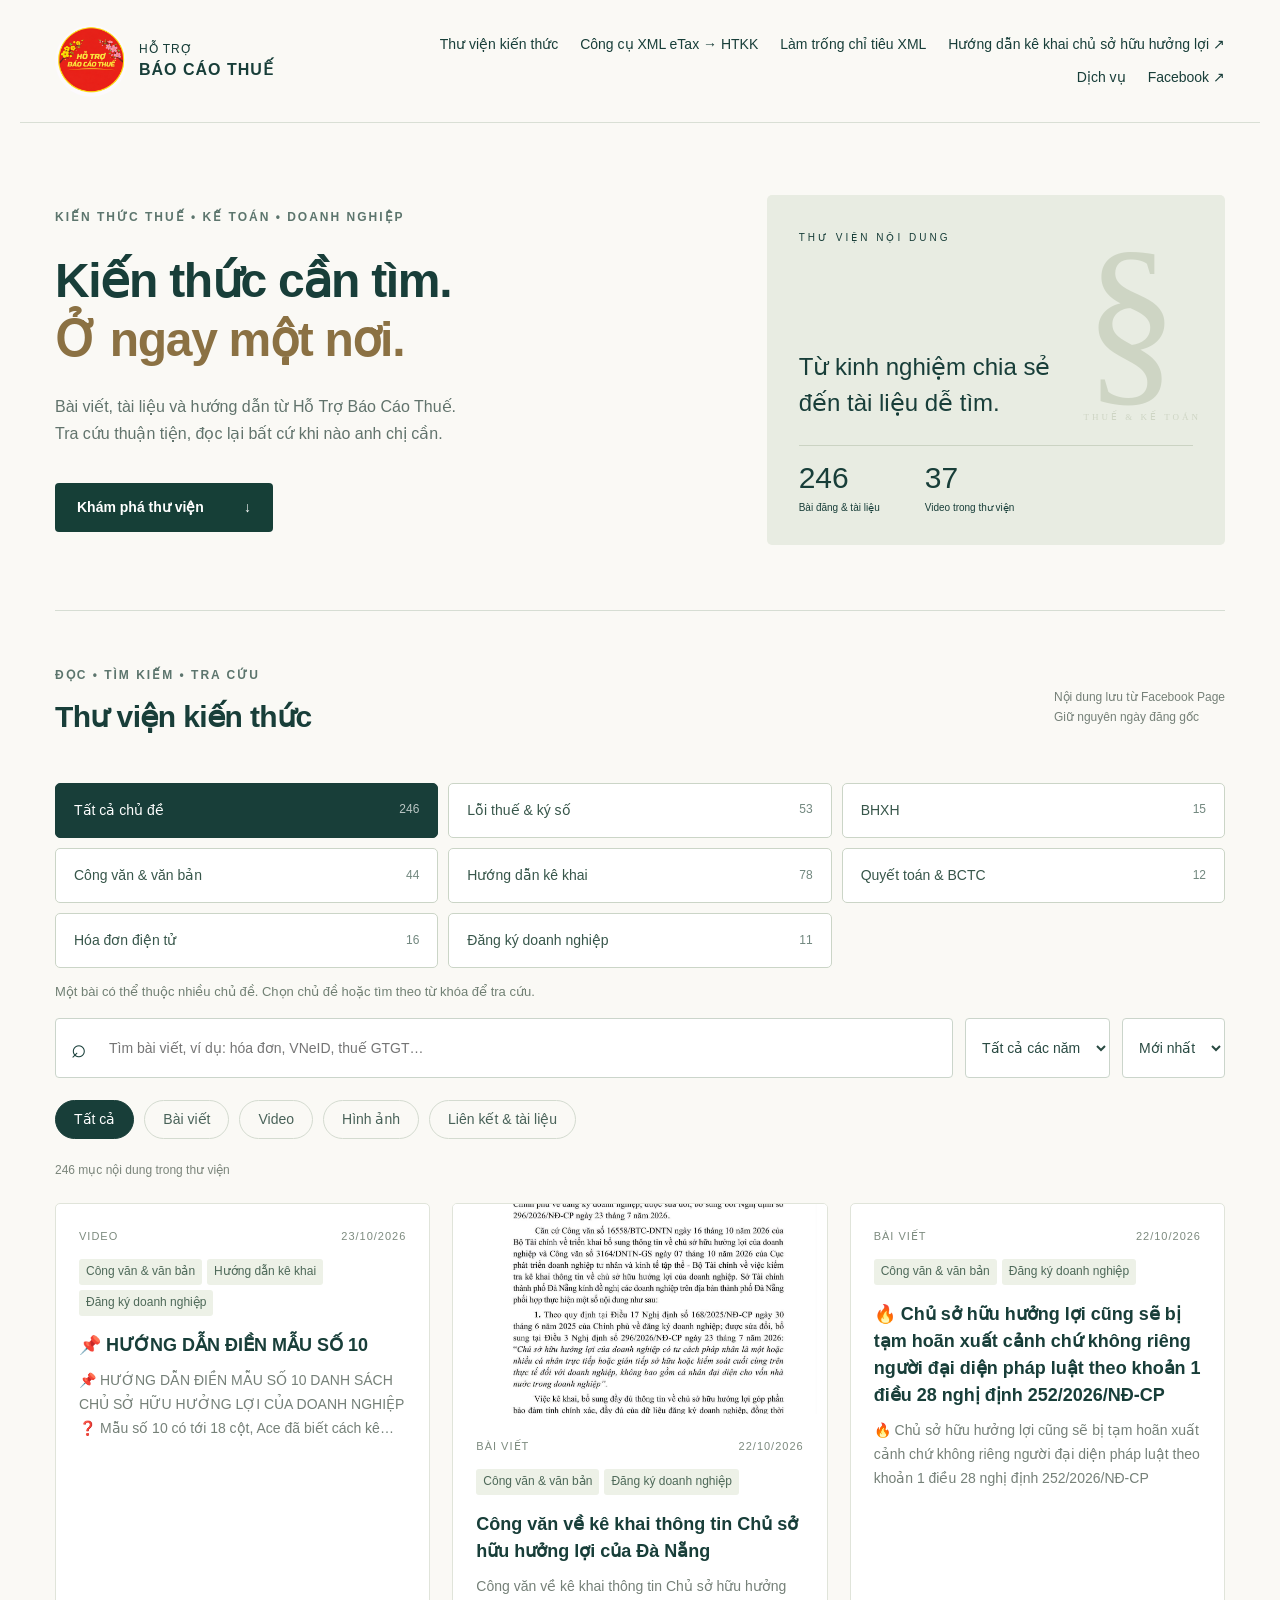
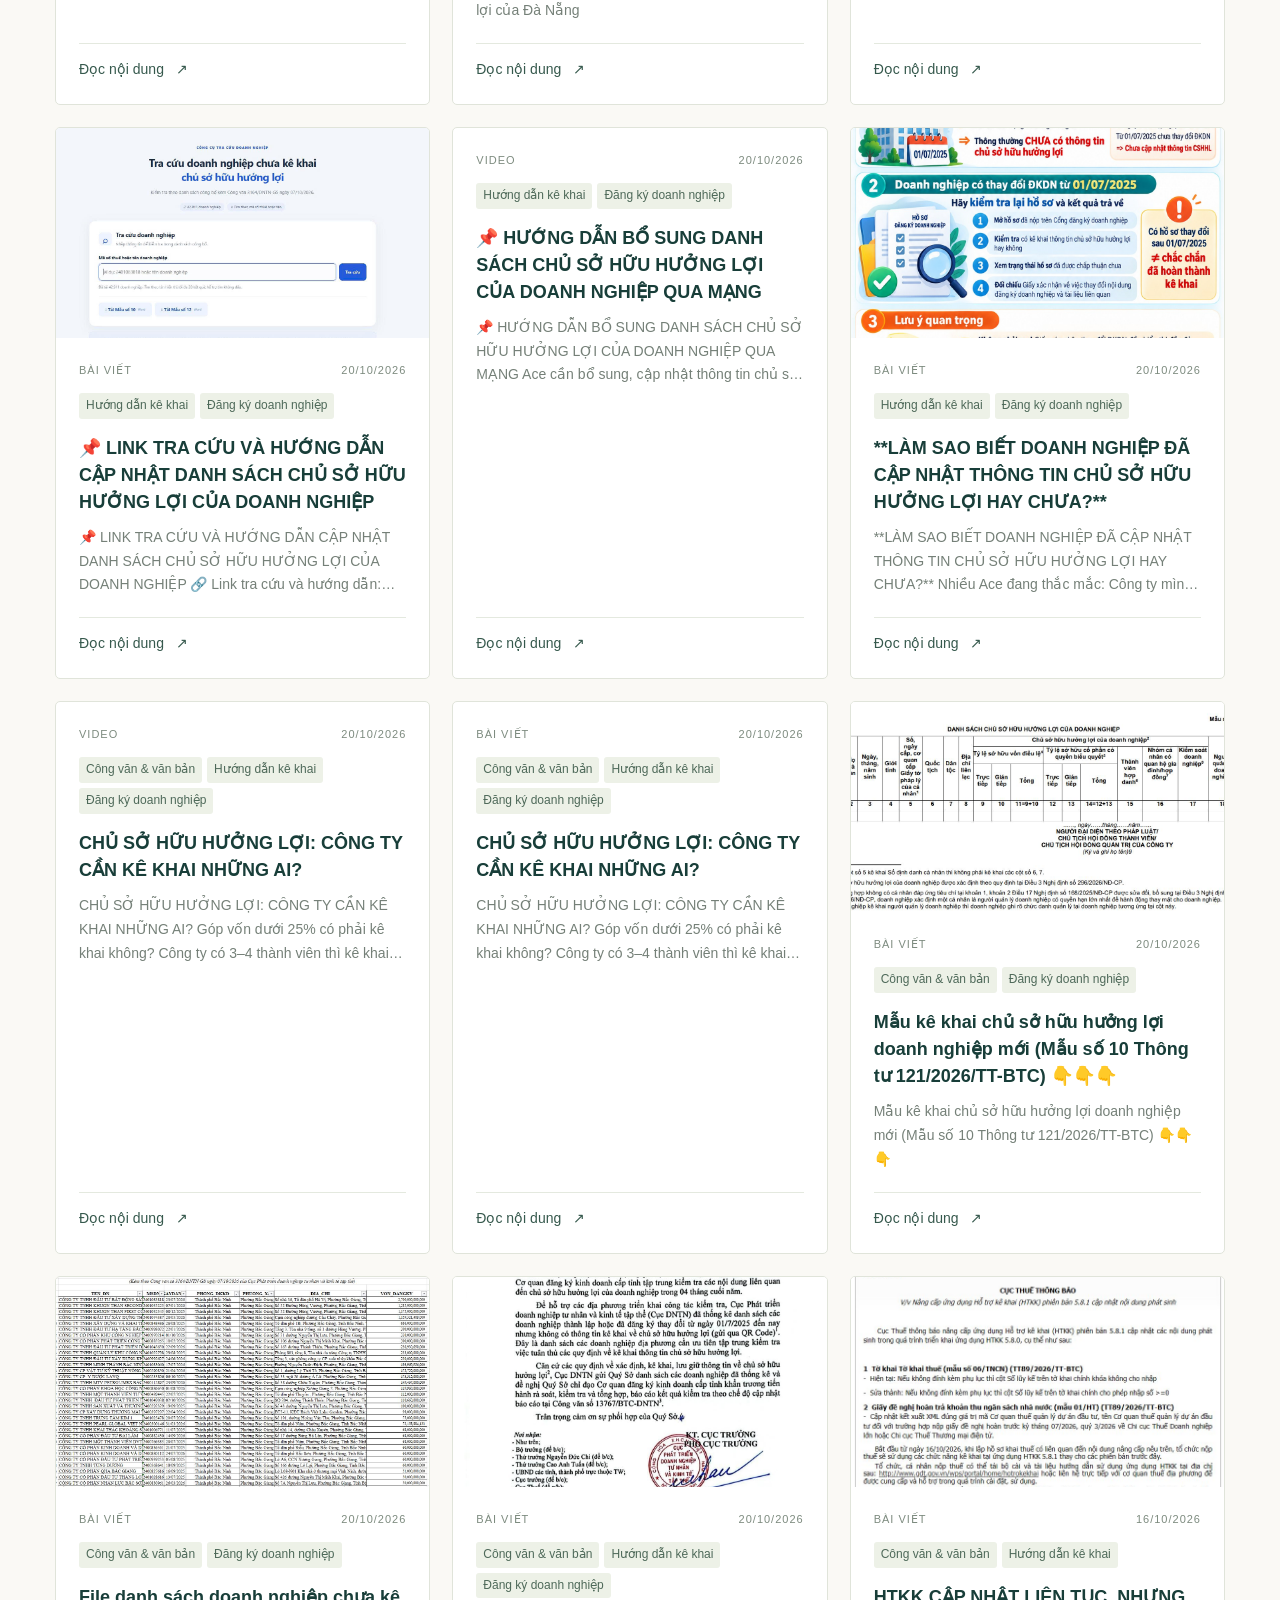
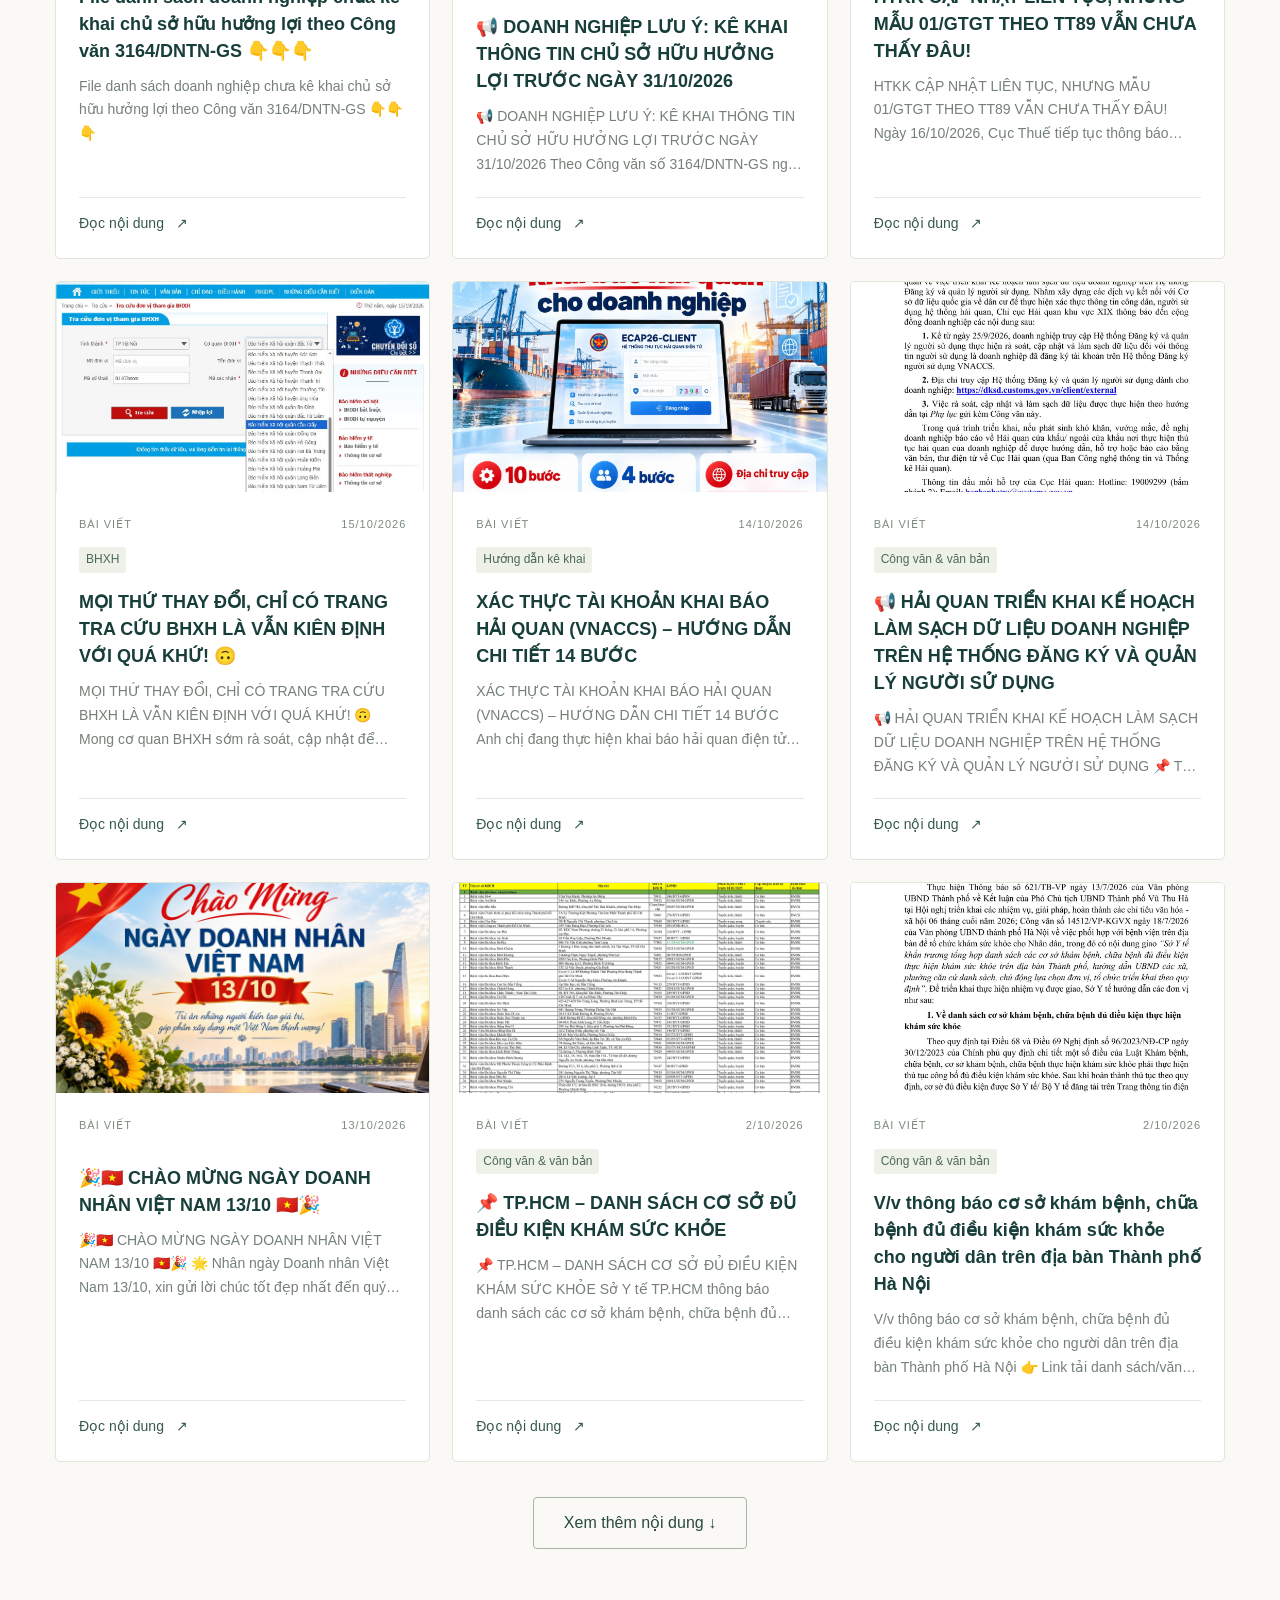
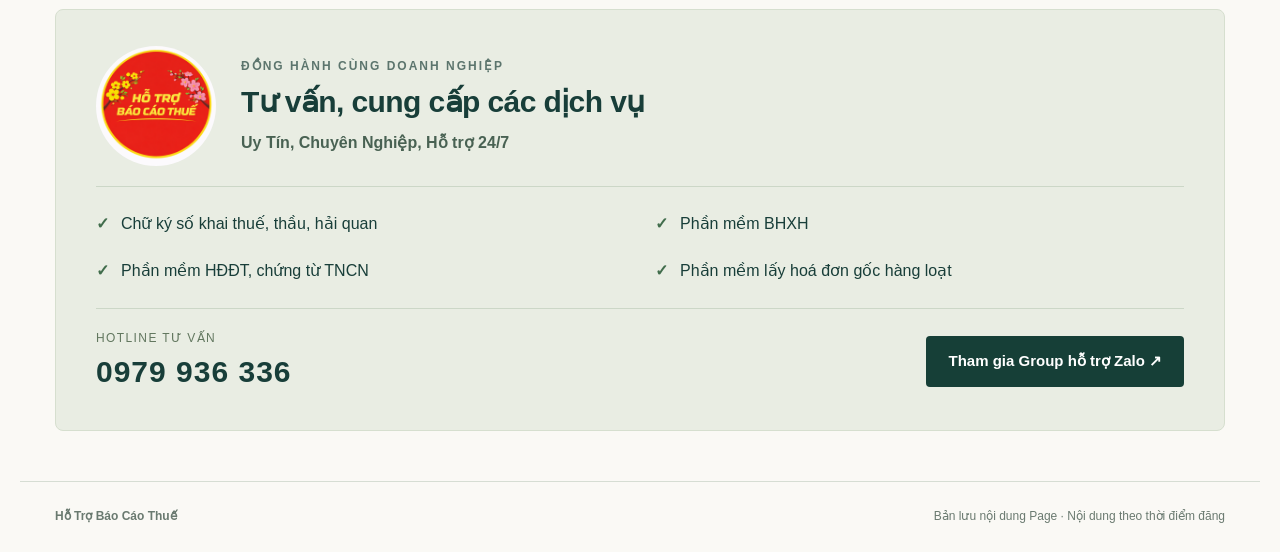
==== index.html @ df4336d3 "Link XML field clearing tool from the homepage" ====
<!doctype html><html lang="vi"><meta charset="utf-8"><meta name="viewport" content="width=device-width,initial-scale=1"><title>Hỗ Trợ Báo Cáo Thuế | Thư viện kiến thức</title><meta name="description" content="Tra cứu bài viết, tài liệu, hình ảnh và video từ Page Hỗ Trợ Báo Cáo Thuế."><link rel="stylesheet" href="style.css"><body>
<header><a class="brand" href="index.html"><img class="brand-logo" src="assets/logo.png" alt="Logo Hỗ Trợ Báo Cáo Thuế" width="72" height="72"><span>HỖ TRỢ<br><b>BÁO CÁO THUẾ</b></span></a><nav><a href="index.html#library">Thư viện kiến thức</a><a href="xml-etax-htkk.html">Công cụ XML eTax → HTKK</a><a href="lam-trong-chi-tieu-xml.html">Làm trống chỉ tiêu XML</a><a href="https://tra-cuu-cshhl-0979936336.mellow-duck-3403.chatgpt.site/" target="_blank" rel="noopener">Hướng dẫn kê khai chủ sở hữu hưởng lợi ↗</a><a href="index.html#services">Dịch vụ</a><a href="https://www.facebook.com/hotrobaocaothue/" target="_blank" rel="noopener">Facebook ↗</a></nav></header>
<main><section class="hero"><div><p class="eyebrow">KIẾN THỨC THUẾ • KẾ TOÁN • DOANH NGHIỆP</p><h1>Kiến thức cần tìm.<br><em>Ở ngay một nơi.</em></h1><p class="intro">Bài viết, tài liệu và hướng dẫn từ Hỗ Trợ Báo Cáo Thuế.<br>Tra cứu thuận tiện, đọc lại bất cứ khi nào anh chị cần.</p><a class="cta" href="#library">Khám phá thư viện <span>↓</span></a></div><aside><span class="issue">THƯ VIỆN NỘI DUNG</span><div class="graphic">§<span>THUẾ & KẾ TOÁN</span></div><p>Từ kinh nghiệm chia sẻ<br>đến tài liệu dễ tìm.</p><div class="numbers"><span><b>246</b>Bài đăng & tài liệu</span><span><b>37</b>Video trong thư viện</span></div></aside></section><section id="library"><div class="section-head"><div><p class="eyebrow">ĐỌC • TÌM KIẾM • TRA CỨU</p><h2>Thư viện kiến thức</h2></div><p>Nội dung lưu từ Facebook Page<br>Giữ nguyên ngày đăng gốc</p></div><div id="topics" class="topic-grid" aria-label="Chọn chủ đề"></div><p class="topic-note">Một bài có thể thuộc nhiều chủ đề. Chọn chủ đề hoặc tìm theo từ khóa để tra cứu.</p><div class="tools"><label class="search"><span>⌕</span><input id="search" type="search" placeholder="Tìm bài viết, ví dụ: hóa đơn, VNeID, thuế GTGT…" aria-label="Tìm nội dung"></label><select id="year" aria-label="Năm đăng"><option value="">Tất cả các năm</option></select><select id="sort" aria-label="Sắp xếp"><option value="new">Mới nhất</option><option value="old">Cũ nhất</option></select></div><div class="filters" aria-label="Loại nội dung"><button class="active" data-type="all">Tất cả</button><button data-type="text">Bài viết</button><button data-type="video">Video</button><button data-type="photo">Hình ảnh</button><button data-type="link">Liên kết & tài liệu</button></div><p id="count" role="status"></p><div id="grid" class="grid"></div><button id="more" class="more">Xem thêm nội dung ↓</button></section>
<section id="services" class="services"><div class="service-heading"><img src="assets/logo.png" alt="Hỗ Trợ Báo Cáo Thuế" width="120" height="120"><div><p class="eyebrow">ĐỒNG HÀNH CÙNG DOANH NGHIỆP</p><h2>Tư vấn, cung cấp các dịch vụ</h2><p class="service-promise">Uy Tín, Chuyên Nghiệp, Hỗ trợ 24/7</p></div></div><ul class="service-list"><li><span aria-hidden="true">✓</span> Chữ ký số khai thuế, thầu, hải quan</li><li><span aria-hidden="true">✓</span> Phần mềm BHXH</li><li><span aria-hidden="true">✓</span> Phần mềm HĐĐT, chứng từ TNCN</li><li><span aria-hidden="true">✓</span> Phần mềm lấy hoá đơn gốc hàng loạt</li></ul><div class="service-contact"><a class="hotline" href="tel:0979936336"><span>HOTLINE TƯ VẤN</span><strong>0979 936 336</strong></a><a class="cta" href="https://zalo.me/g/uya1kcroeg3fdyks1zea" target="_blank" rel="noopener">Tham gia Group hỗ trợ Zalo ↗</a></div></section></main><footer><b>Hỗ Trợ Báo Cáo Thuế</b><span>Bản lưu nội dung Page · Nội dung theo thời điểm đăng</span></footer>
<dialog id="detail"><button id="close" aria-label="Đóng bài viết">✕</button><div id="article"></div></dialog><script src="data.js?v=20261024-no-blank"></script><script src="app.js"></script><style>header{gap:24px}header nav{flex-wrap:wrap;justify-content:flex-end;gap:12px 22px;max-width:800px}header nav a{font-size:14px;line-height:1.5}header nav a:hover{text-decoration:underline}header .brand{flex-shrink:0}@media(max-width:700px){header{flex-direction:column;align-items:flex-start}header nav{justify-content:flex-start;gap:10px 18px}header nav a:first-child{display:block}}</style></body></html>
---- style.css ----
*{box-sizing:border-box}html{scroll-behavior:smooth}body{margin:0;background:#faf9f5;color:#183e39;font:16px/1.65 'Segoe UI',Arial,sans-serif}a{color:inherit;text-decoration:none}header,main,footer{max-width:1240px;margin:auto}header{display:flex;justify-content:space-between;align-items:center;padding:25px 35px;border-bottom:1px solid #d9dfd5}.brand{display:flex;align-items:center;gap:12px;font-size:11px;line-height:1.5;letter-spacing:1px}.brand b{font-size:15px}.logo{display:grid;place-items:center;background:#163f37;color:#e3bf72;font:38px Georgia;width:48px;height:50px;border-radius:3px}nav{display:flex;gap:30px;font-size:14px}main{padding:0 35px}.hero{display:grid;grid-template-columns:1.4fr 1fr;gap:70px;padding:72px 0 65px}.eyebrow{font-size:11px;font-weight:700;letter-spacing:2px;color:#5c756d}h1{font:64px/1.12 Georgia,serif;letter-spacing:-2px;margin:25px 0}h1 em{color:#8b7143;font-weight:400}.intro{color:#61736c;font-size:16px}.cta{display:inline-flex;align-items:center;gap:40px;background:#163f37;color:white;padding:13px 22px;border-radius:4px;font-weight:600;font-size:14px;margin-top:20px}.hero aside{background:#e8ece2;border-radius:5px;padding:28px 32px;position:relative;overflow:hidden}.issue{font-size:10px;letter-spacing:3px}.graphic{position:absolute;right:24px;top:27px;color:#ced5c4;font:190px Georgia;line-height:1}.graphic span{display:block;font:9px 'Segoe UI';letter-spacing:3px;text-align:center}.hero aside>p{position:relative;margin-top:100px;font:27px/1.4 Georgia}.numbers{display:flex;gap:45px;border-top:1px solid #cbd3c3;padding-top:15px;font-size:10px}.numbers b{display:block;font:30px Georgia;margin-bottom:5px}#library{border-top:1px solid #d6ddd3;padding:42px 0 60px;scroll-margin-top:20px}.section-head{display:flex;justify-content:space-between;align-items:center}.section-head>p{color:#758078;font-size:12px}h2{font:36px/1.25 Georgia;margin:10px 0 25px}.tools{display:flex;gap:12px;margin:15px 0 22px}.search{display:flex;align-items:center;gap:15px;background:white;border:1px solid #cbd5cb;border-radius:4px;padding:8px 15px;flex:1}.search span{font-size:26px}input{border:0;width:100%;font:14px 'Segoe UI';padding:7px;outline:none}select{border:1px solid #cbd5cb;background:white;padding:0 12px;color:#294a42;border-radius:4px}.filters{display:flex;gap:10px;flex-wrap:wrap}button{font:inherit;cursor:pointer}.filters button{background:transparent;border:1px solid #d4dbd0;border-radius:24px;padding:7px 18px;font-size:13px;color:#496259}.filters button.active{background:#183e39;color:white;border-color:#183e39}#count{font-size:12px;color:#7b857b;margin:22px 0}.grid{display:grid;grid-template-columns:repeat(3,1fr);gap:22px}.card{background:white;border:1px solid #e0e4da;border-radius:5px;overflow:hidden;display:flex;flex-direction:column}.card img{width:100%;height:210px;object-fit:cover;background:#edf0e7}.card-body{padding:23px;display:flex;flex-direction:column;flex:1}.meta{font-size:10px;color:#7d8b7f;display:flex;justify-content:space-between;gap:12px;text-transform:uppercase;letter-spacing:1px}.card h3{font:22px/1.4 Georgia;margin:16px 0 10px;overflow-wrap:anywhere}.card p{font-size:13px;color:#758078;margin:0 0 20px;display:-webkit-box;-webkit-line-clamp:3;-webkit-box-orient:vertical;overflow:hidden}.read{border:0;border-top:1px solid #e4e9df;background:white;text-align:left;padding:14px 0 0;color:#36594d;font-size:12px;margin-top:auto}.more{display:block;margin:35px auto 0;padding:12px 30px;border:1px solid #a9b6a7;background:transparent;border-radius:4px;color:#294b40}.contact{display:flex;align-items:center;justify-content:space-between;background:#e9ede3;padding:35px;border-radius:5px;margin-bottom:50px;gap:20px}.contact h2{font-size:29px;margin-bottom:10px}.contact p{font-size:13px}.contact .cta{white-space:nowrap}footer{border-top:1px solid #d6ddd3;display:flex;justify-content:space-between;padding:25px 35px;color:#6a7a70;font-size:12px}dialog{border:0;border-radius:8px;max-width:850px;width:92%;max-height:90vh;padding:40px;color:#183e39}dialog::backdrop{background:#102b25b8}#close{position:sticky;top:0;float:right;border:0;background:#e9ede3;border-radius:50%;width:36px;height:36px}#article h2{font-size:28px;padding-right:30px;overflow-wrap:anywhere}#article .body{white-space:pre-wrap;overflow-wrap:anywhere}#article img,#article video{max-width:100%;display:block;margin:20px auto;max-height:65vh}#article a{display:block;color:#32684f;text-decoration:underline;overflow-wrap:anywhere;margin:12px 0}button:focus-visible,a:focus-visible,input:focus-visible,select:focus-visible{outline:3px solid #b49b60;outline-offset:3px}@media(max-width:800px){.hero{gap:25px}h1{font-size:46px}.grid{grid-template-columns:repeat(2,1fr)}nav{gap:15px}.contact{display:block}}@media(max-width:560px){header,main,footer{padding-left:20px;padding-right:20px}nav a:first-child{display:none}.hero{grid-template-columns:1fr;padding:40px 0;gap:20px}h1{font-size:44px}.hero aside{display:none}.section-head>p{display:none}.tools{flex-wrap:wrap}.search{flex-basis:100%}select{padding:10px;flex:1}.grid{grid-template-columns:1fr}.card img{height:240px}footer{display:block}footer span{display:block;margin-top:6px}h2{font-size:30px}dialog{padding:24px}}

.guide-section{border-top:1px solid #d6ddd3;padding:35px 0 45px;scroll-margin-top:20px}.guide-section .more{margin:0;font-size:13px}.guide-intro,.topic-note{color:#718074;font-size:13px}.guide-section ol{list-style:decimal-leading-zero;padding-left:38px;columns:2;column-gap:50px}.guide-section li{padding:14px 8px;break-inside:avoid;border-bottom:1px solid #dce2d5;font-size:14px}.guide-section li::marker{color:#8b7143;font-weight:600}.guide-section li a{display:flex;gap:20px;justify-content:space-between}.guide-section li a:hover span{text-decoration:underline}.topic-grid{display:grid;grid-template-columns:repeat(3,1fr);gap:10px;margin:20px 0 12px}.topic-grid button{display:flex;align-items:center;justify-content:space-between;gap:10px;text-align:left;border:1px solid #cbd5c7;background:#fff;padding:15px 18px;border-radius:5px;color:#37564a;font-size:14px}.topic-grid button b{font-weight:400;font-size:12px;opacity:.7}.topic-grid button.selected{background:#183e39;color:#fff;border-color:#183e39}.topic-tags{display:flex;flex-wrap:wrap;gap:5px;margin-top:14px}.topic-tags span{font-size:10px;background:#edf1e7;border-radius:3px;color:#4e6959;padding:3px 7px}#copy-status{font-size:13px;color:#36594d}#copy-status textarea{width:100%;height:220px}@media(max-width:700px){.guide-section ol{columns:1}.guide-section .section-head{display:block}.topic-grid{grid-template-columns:repeat(2,1fr)}.topic-grid button{padding:12px;font-size:12px}nav a:first-child{display:none}}

/* Shared typography and service information */
:root{--site-font:"Segoe UI",Arial,sans-serif}body,input,select,button{font-family:var(--site-font)}h1,h2,h3,h1 em,.hero aside>p,.numbers b,#article h2{font-family:var(--site-font);font-style:normal}h1{font-size:48px;line-height:1.22;font-weight:700;letter-spacing:-1.3px}h1 em{font-weight:700}h2{font-size:30px;line-height:1.35;font-weight:650;letter-spacing:-.6px}.card h3{font-family:var(--site-font);font-size:18px;line-height:1.5;font-weight:650;letter-spacing:0}.card p{font-size:14px;line-height:1.7}.hero aside>p{font-size:24px;line-height:1.5}.intro{font-size:16px}.brand-logo{width:72px;height:72px;object-fit:contain;border-radius:50%;flex-shrink:0}.brand{font-size:12px}.brand b{font-size:16px}.filters button,.topic-grid button,select,.read{font-size:14px}.meta{font-size:11px}.topic-tags span{font-size:12px}.eyebrow{font-size:12px;line-height:1.7}#article h2{font-size:26px;font-weight:650}#article .body{font-size:16px;line-height:1.8}.services{background:#e9ede3;border:1px solid #d6dfcf;padding:36px 40px;border-radius:8px;margin:0 0 50px;scroll-margin-top:24px}.service-heading{display:flex;align-items:center;gap:25px}.service-heading img{width:120px;height:120px;object-fit:contain;border-radius:50%;flex-shrink:0}.service-heading h2{margin:6px 0 8px}.service-promise{color:#496253;font-size:16px;font-weight:600;margin:0}.service-heading .eyebrow{margin:0}.service-list{list-style:none;padding:24px 0;margin:20px 0;display:grid;grid-template-columns:1fr 1fr;gap:20px 30px;border-top:1px solid #ccd7c7;border-bottom:1px solid #ccd7c7}.service-list li{display:flex;align-items:baseline;gap:12px;font-size:16px}.service-list li span{color:#416d4c;font-weight:700}.service-contact{display:flex;justify-content:space-between;align-items:center;gap:20px}.service-contact .cta{margin:0;font-size:15px}.hotline span{display:block;font-size:12px;letter-spacing:1.4px;color:#62775f}.hotline strong{font-size:30px;letter-spacing:1px;line-height:1.5}.hotline:hover strong{text-decoration:underline}@media(max-width:800px){h1{font-size:40px}.services{padding:28px}.service-heading{gap:18px}.service-heading img{width:90px;height:90px}}@media(max-width:560px){h1{font-size:36px}h2{font-size:26px}.card h3{font-size:18px}.brand-logo{width:60px;height:60px}.brand b{font-size:14px}.services{padding:24px 20px}.service-heading{align-items:flex-start}.service-heading img{width:64px;height:64px}.service-heading h2{font-size:23px}.service-promise{font-size:14px}.service-list{grid-template-columns:1fr;gap:14px}.service-contact{align-items:flex-start;flex-direction:column}.service-contact .cta{font-size:14px}.topic-grid button{font-size:14px}}
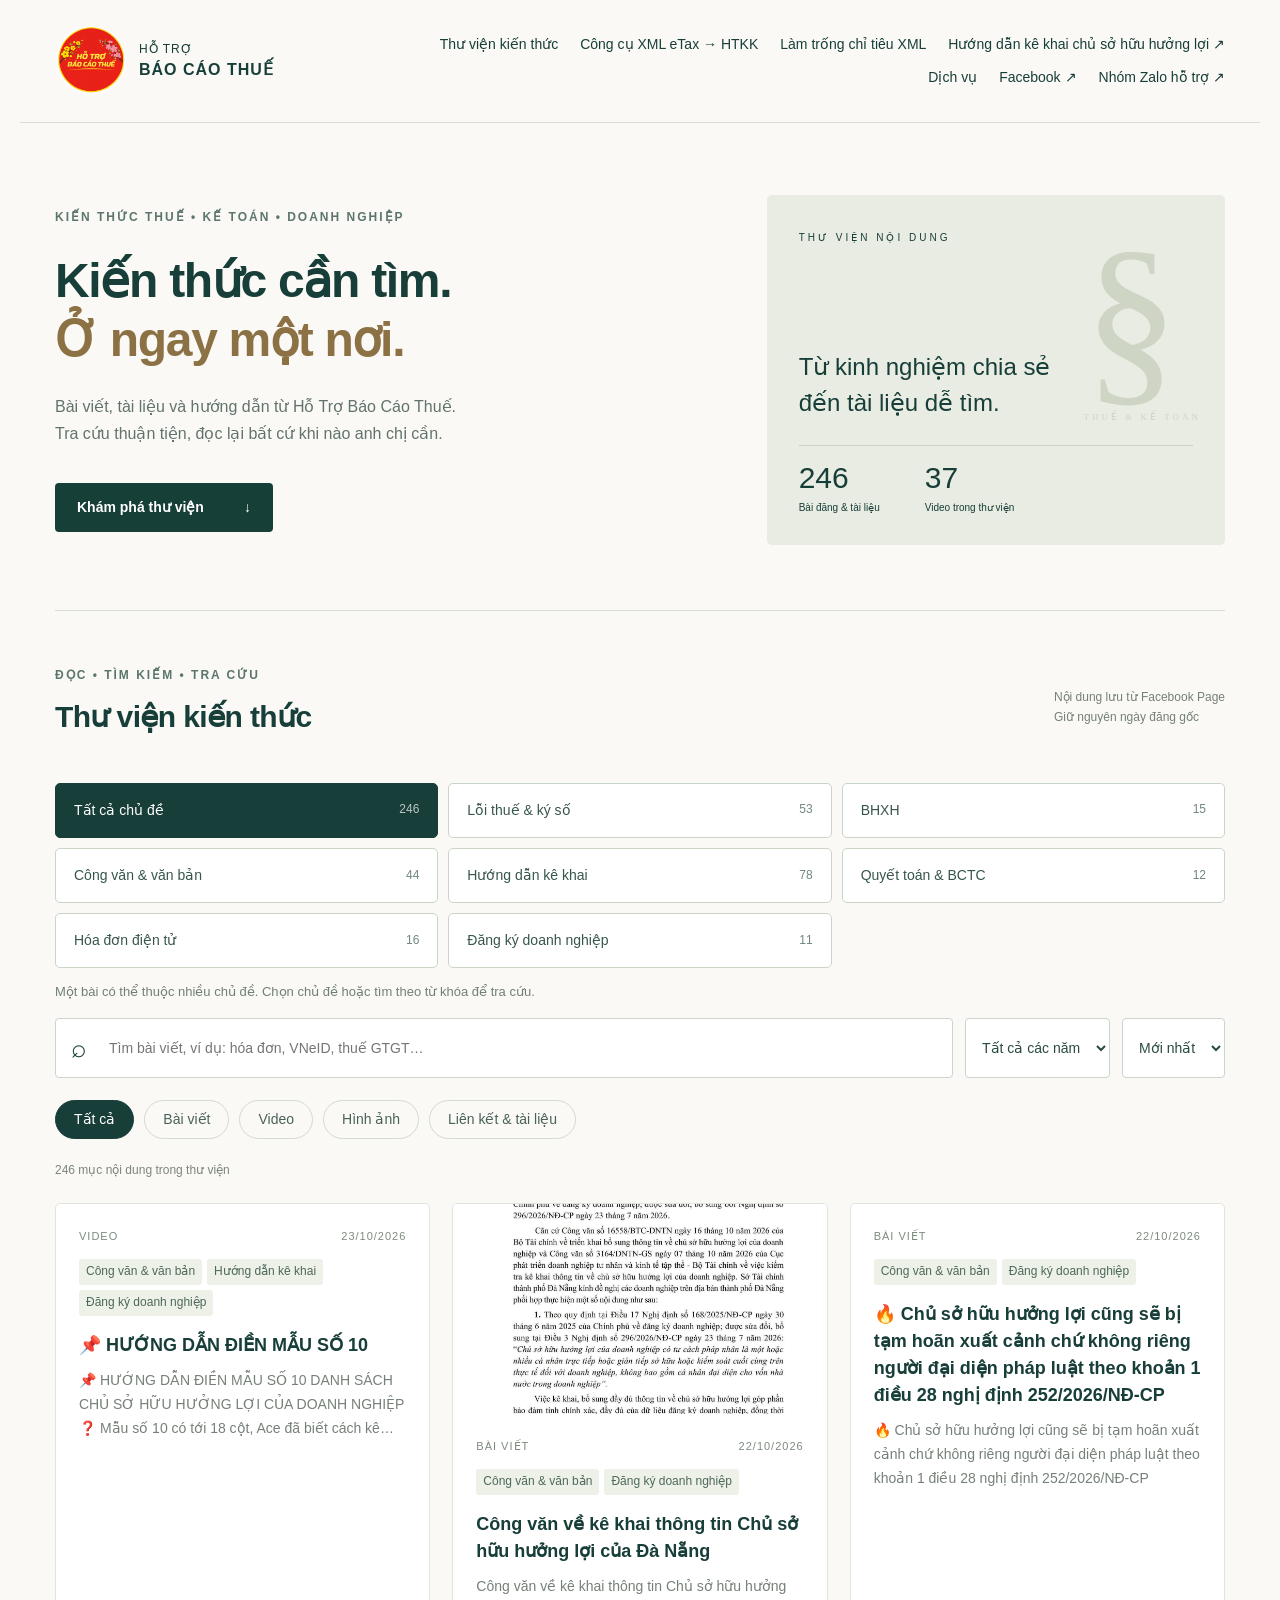
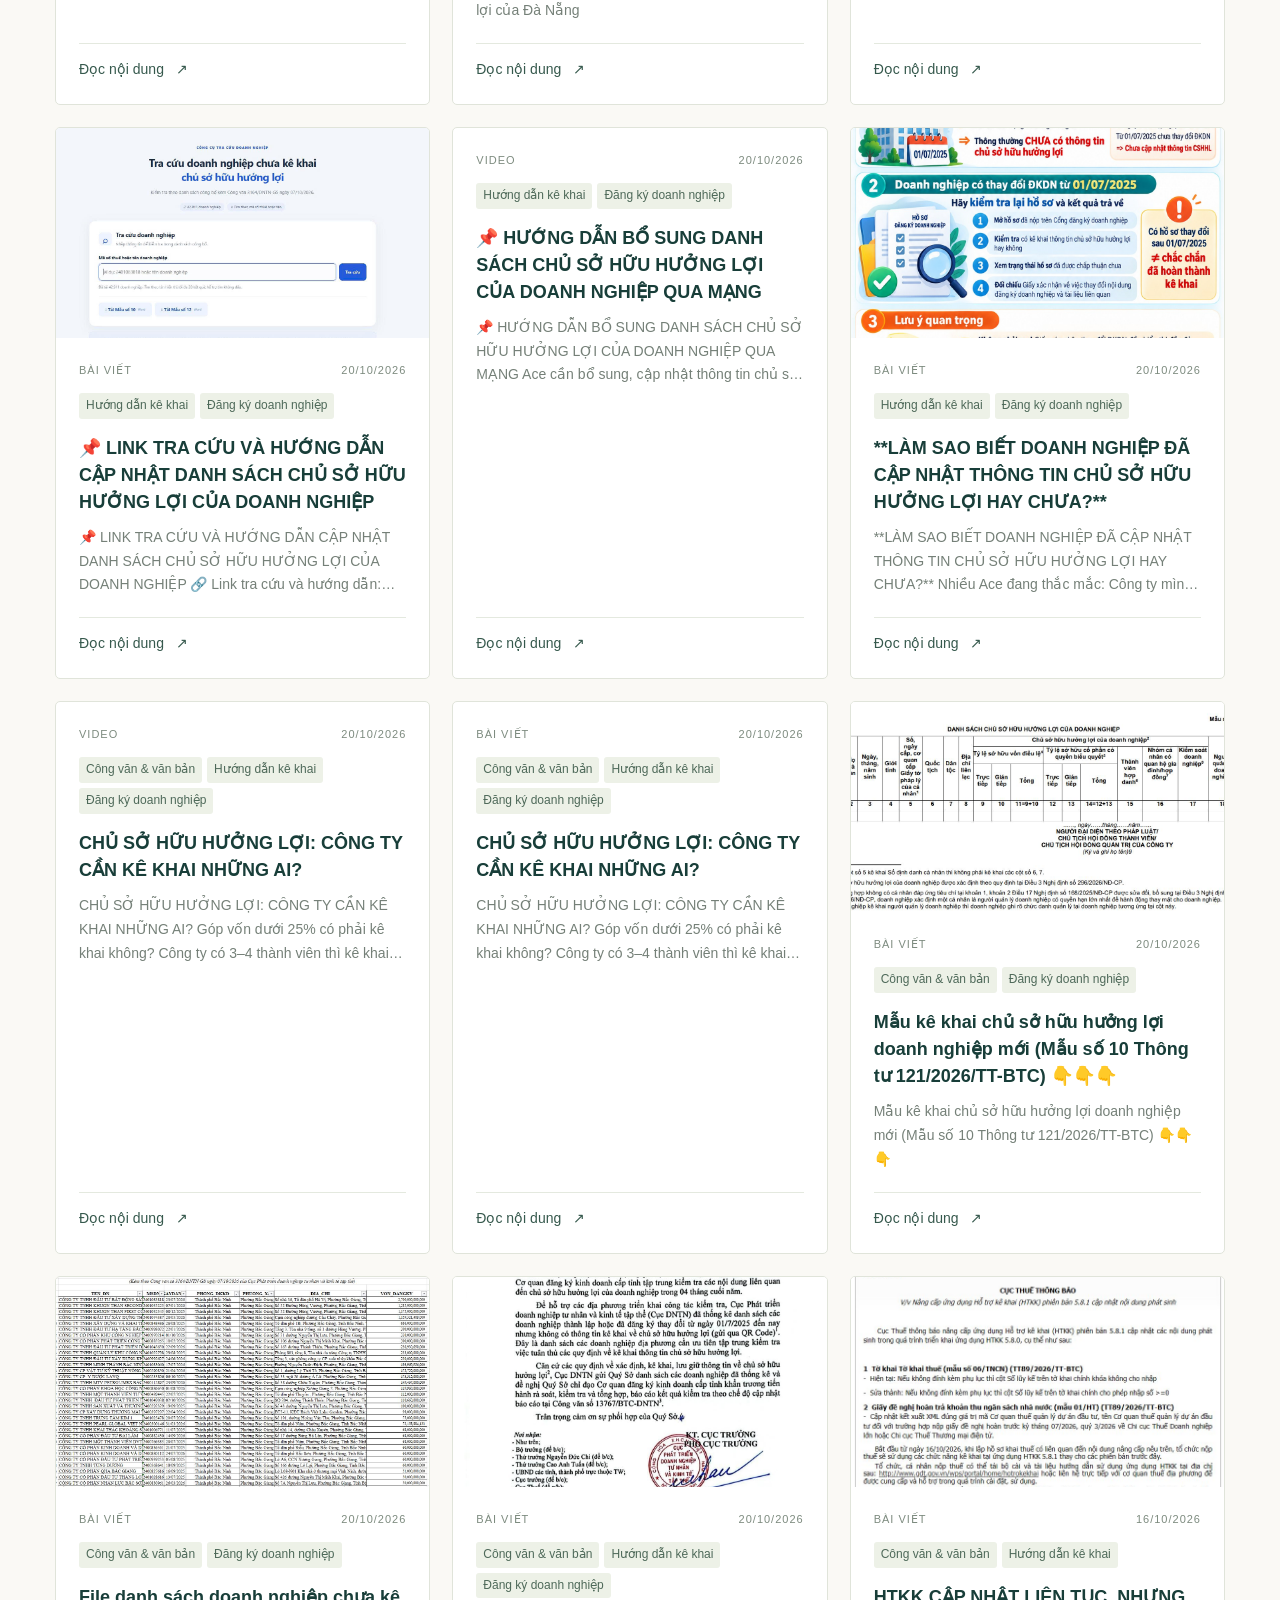
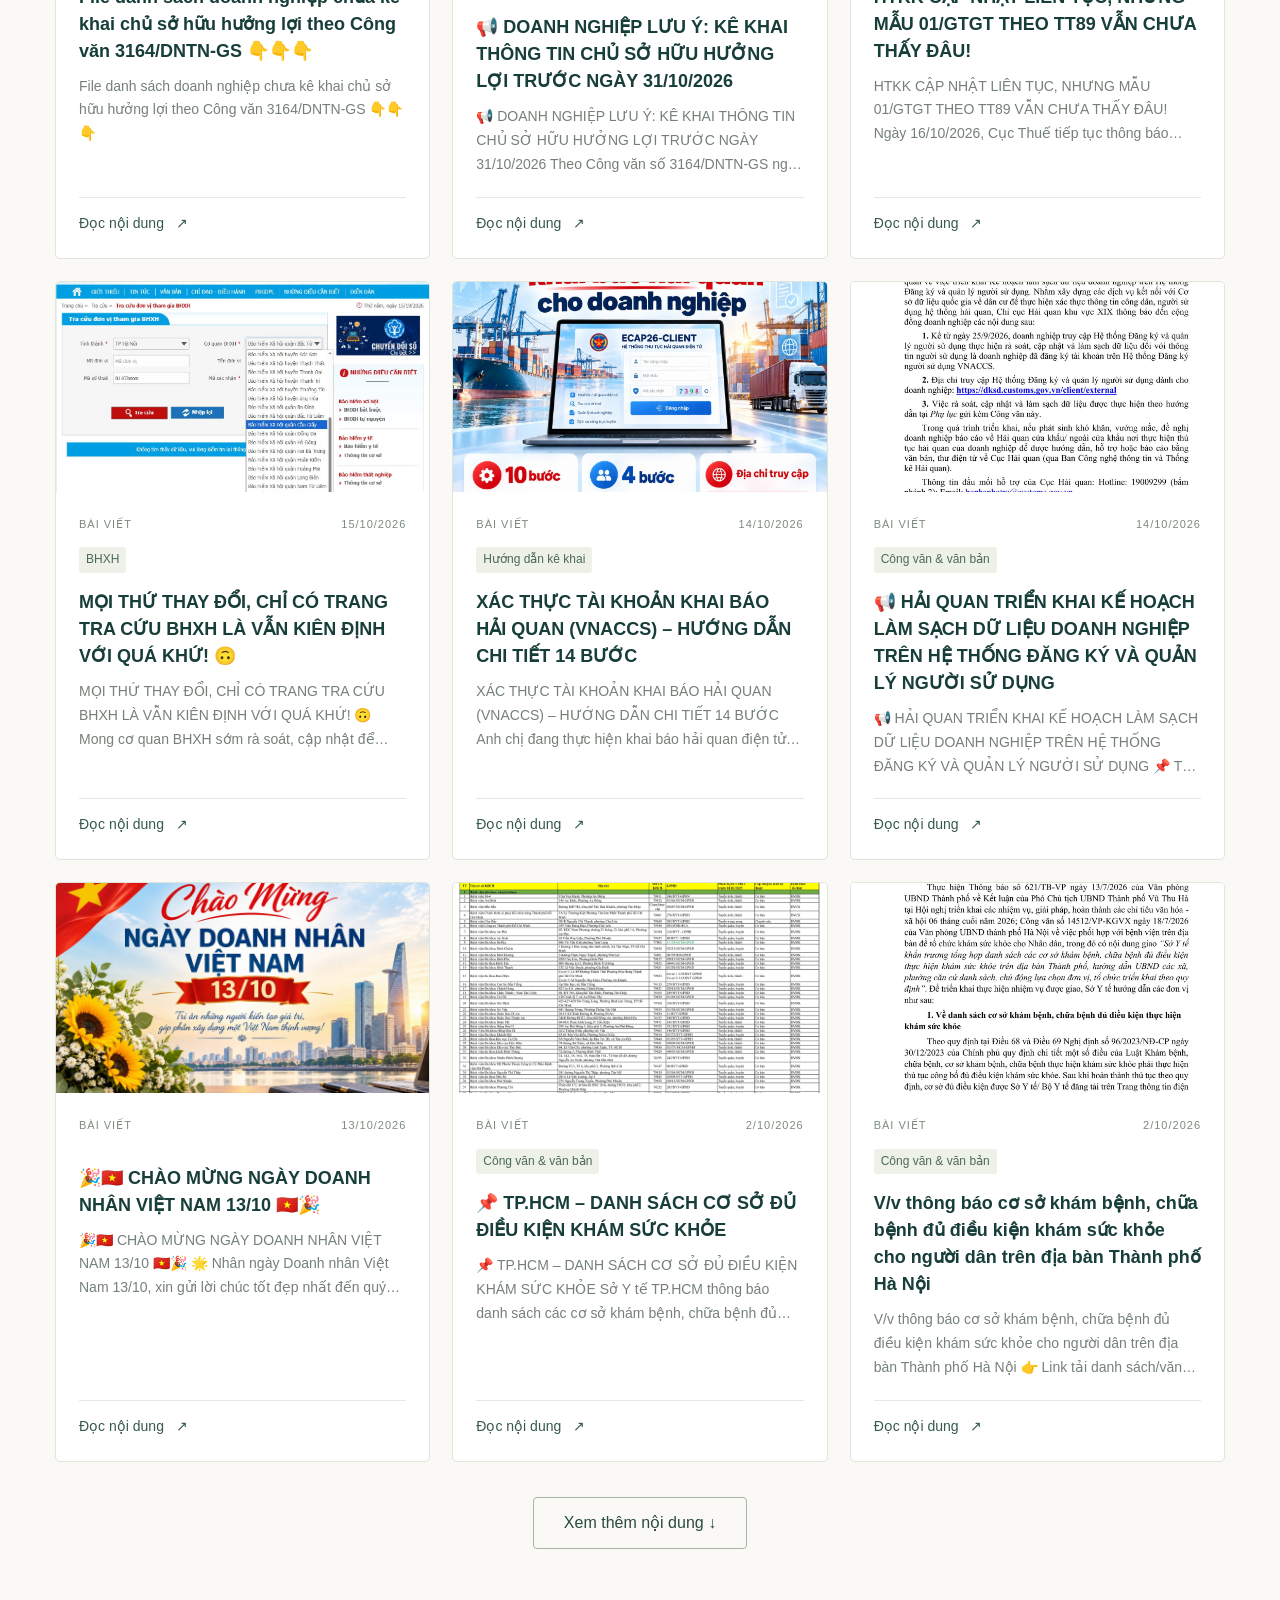
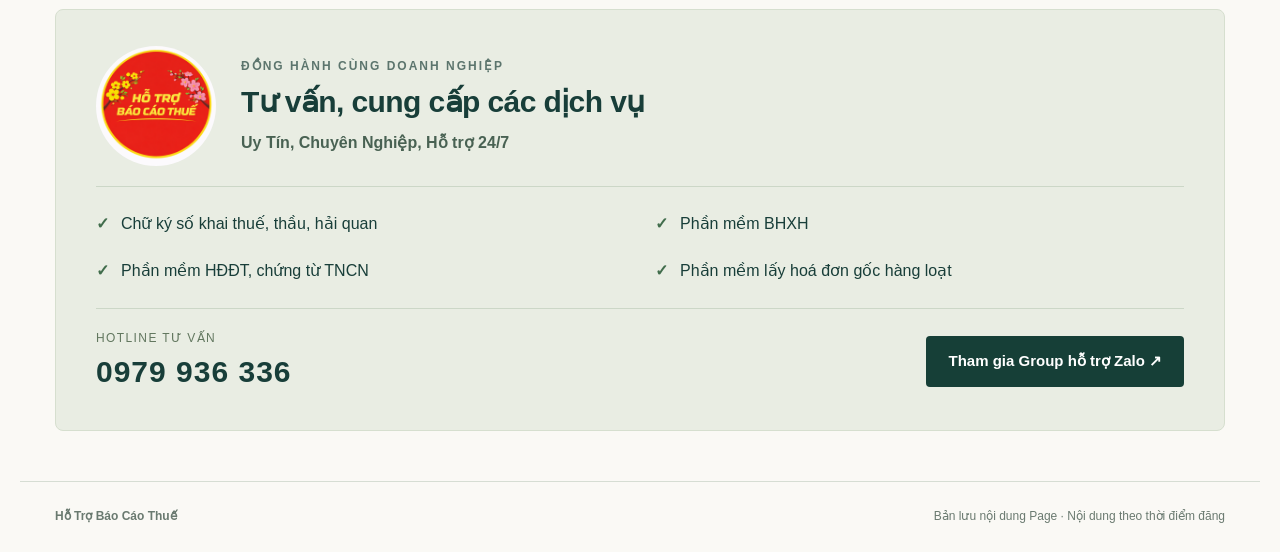
==== commit d02669ae: "Update the homepage Zalo support group link" ====
--- a/index.html
+++ b/index.html
@@ -1,5 +1,5 @@
 <!doctype html><html lang="vi"><meta charset="utf-8"><meta name="viewport" content="width=device-width,initial-scale=1"><title>Hỗ Trợ Báo Cáo Thuế | Thư viện kiến thức</title><meta name="description" content="Tra cứu bài viết, tài liệu, hình ảnh và video từ Page Hỗ Trợ Báo Cáo Thuế."><link rel="stylesheet" href="style.css"><body>
-<header><a class="brand" href="index.html"><img class="brand-logo" src="assets/logo.png" alt="Logo Hỗ Trợ Báo Cáo Thuế" width="72" height="72"><span>HỖ TRỢ<br><b>BÁO CÁO THUẾ</b></span></a><nav><a href="index.html#library">Thư viện kiến thức</a><a href="xml-etax-htkk.html">Công cụ XML eTax → HTKK</a><a href="lam-trong-chi-tieu-xml.html">Làm trống chỉ tiêu XML</a><a href="https://tra-cuu-cshhl-0979936336.mellow-duck-3403.chatgpt.site/" target="_blank" rel="noopener">Hướng dẫn kê khai chủ sở hữu hưởng lợi ↗</a><a href="index.html#services">Dịch vụ</a><a href="https://www.facebook.com/hotrobaocaothue/" target="_blank" rel="noopener">Facebook ↗</a></nav></header>
+<header><a class="brand" href="index.html"><img class="brand-logo" src="assets/logo.png" alt="Logo Hỗ Trợ Báo Cáo Thuế" width="72" height="72"><span>HỖ TRỢ<br><b>BÁO CÁO THUẾ</b></span></a><nav><a href="index.html#library">Thư viện kiến thức</a><a href="xml-etax-htkk.html">Công cụ XML eTax → HTKK</a><a href="lam-trong-chi-tieu-xml.html">Làm trống chỉ tiêu XML</a><a href="https://tra-cuu-cshhl-0979936336.mellow-duck-3403.chatgpt.site/" target="_blank" rel="noopener">Hướng dẫn kê khai chủ sở hữu hưởng lợi ↗</a><a href="index.html#services">Dịch vụ</a><a href="https://www.facebook.com/hotrobaocaothue/" target="_blank" rel="noopener">Facebook ↗</a><a href="https://zalo.me/g/i14chdfycnaoaeculynd" target="_blank" rel="noopener">Nhóm Zalo hỗ trợ ↗</a></nav></header>
 <main><section class="hero"><div><p class="eyebrow">KIẾN THỨC THUẾ • KẾ TOÁN • DOANH NGHIỆP</p><h1>Kiến thức cần tìm.<br><em>Ở ngay một nơi.</em></h1><p class="intro">Bài viết, tài liệu và hướng dẫn từ Hỗ Trợ Báo Cáo Thuế.<br>Tra cứu thuận tiện, đọc lại bất cứ khi nào anh chị cần.</p><a class="cta" href="#library">Khám phá thư viện <span>↓</span></a></div><aside><span class="issue">THƯ VIỆN NỘI DUNG</span><div class="graphic">§<span>THUẾ & KẾ TOÁN</span></div><p>Từ kinh nghiệm chia sẻ<br>đến tài liệu dễ tìm.</p><div class="numbers"><span><b>246</b>Bài đăng & tài liệu</span><span><b>37</b>Video trong thư viện</span></div></aside></section><section id="library"><div class="section-head"><div><p class="eyebrow">ĐỌC • TÌM KIẾM • TRA CỨU</p><h2>Thư viện kiến thức</h2></div><p>Nội dung lưu từ Facebook Page<br>Giữ nguyên ngày đăng gốc</p></div><div id="topics" class="topic-grid" aria-label="Chọn chủ đề"></div><p class="topic-note">Một bài có thể thuộc nhiều chủ đề. Chọn chủ đề hoặc tìm theo từ khóa để tra cứu.</p><div class="tools"><label class="search"><span>⌕</span><input id="search" type="search" placeholder="Tìm bài viết, ví dụ: hóa đơn, VNeID, thuế GTGT…" aria-label="Tìm nội dung"></label><select id="year" aria-label="Năm đăng"><option value="">Tất cả các năm</option></select><select id="sort" aria-label="Sắp xếp"><option value="new">Mới nhất</option><option value="old">Cũ nhất</option></select></div><div class="filters" aria-label="Loại nội dung"><button class="active" data-type="all">Tất cả</button><button data-type="text">Bài viết</button><button data-type="video">Video</button><button data-type="photo">Hình ảnh</button><button data-type="link">Liên kết & tài liệu</button></div><p id="count" role="status"></p><div id="grid" class="grid"></div><button id="more" class="more">Xem thêm nội dung ↓</button></section>
-<section id="services" class="services"><div class="service-heading"><img src="assets/logo.png" alt="Hỗ Trợ Báo Cáo Thuế" width="120" height="120"><div><p class="eyebrow">ĐỒNG HÀNH CÙNG DOANH NGHIỆP</p><h2>Tư vấn, cung cấp các dịch vụ</h2><p class="service-promise">Uy Tín, Chuyên Nghiệp, Hỗ trợ 24/7</p></div></div><ul class="service-list"><li><span aria-hidden="true">✓</span> Chữ ký số khai thuế, thầu, hải quan</li><li><span aria-hidden="true">✓</span> Phần mềm BHXH</li><li><span aria-hidden="true">✓</span> Phần mềm HĐĐT, chứng từ TNCN</li><li><span aria-hidden="true">✓</span> Phần mềm lấy hoá đơn gốc hàng loạt</li></ul><div class="service-contact"><a class="hotline" href="tel:0979936336"><span>HOTLINE TƯ VẤN</span><strong>0979 936 336</strong></a><a class="cta" href="https://zalo.me/g/uya1kcroeg3fdyks1zea" target="_blank" rel="noopener">Tham gia Group hỗ trợ Zalo ↗</a></div></section></main><footer><b>Hỗ Trợ Báo Cáo Thuế</b><span>Bản lưu nội dung Page · Nội dung theo thời điểm đăng</span></footer>
-<dialog id="detail"><button id="close" aria-label="Đóng bài viết">✕</button><div id="article"></div></dialog><script src="data.js?v=20261024-no-blank"></script><script src="app.js"></script><style>header{gap:24px}header nav{flex-wrap:wrap;justify-content:flex-end;gap:12px 22px;max-width:800px}header nav a{font-size:14px;line-height:1.5}header nav a:hover{text-decoration:underline}header .brand{flex-shrink:0}@media(max-width:700px){header{flex-direction:column;align-items:flex-start}header nav{justify-content:flex-start;gap:10px 18px}header nav a:first-child{display:block}}</style></body></html>
+<section id="services" class="services"><div class="service-heading"><img src="assets/logo.png" alt="Hỗ Trợ Báo Cáo Thuế" width="120" height="120"><div><p class="eyebrow">ĐỒNG HÀNH CÙNG DOANH NGHIỆP</p><h2>Tư vấn, cung cấp các dịch vụ</h2><p class="service-promise">Uy Tín, Chuyên Nghiệp, Hỗ trợ 24/7</p></div></div><ul class="service-list"><li><span aria-hidden="true">✓</span> Chữ ký số khai thuế, thầu, hải quan</li><li><span aria-hidden="true">✓</span> Phần mềm BHXH</li><li><span aria-hidden="true">✓</span> Phần mềm HĐĐT, chứng từ TNCN</li><li><span aria-hidden="true">✓</span> Phần mềm lấy hoá đơn gốc hàng loạt</li></ul><div class="service-contact"><a class="hotline" href="tel:0979936336"><span>HOTLINE TƯ VẤN</span><strong>0979 936 336</strong></a><a class="cta" href="https://zalo.me/g/i14chdfycnaoaeculynd" target="_blank" rel="noopener">Tham gia Group hỗ trợ Zalo ↗</a></div></section></main><footer><b>Hỗ Trợ Báo Cáo Thuế</b><span>Bản lưu nội dung Page · Nội dung theo thời điểm đăng</span></footer>
+<dialog id="detail"><button id="close" aria-label="Đóng bài viết">✕</button><div id="article"></div></dialog><script src="data.js?v=zalo-i14chd"></script><script src="app.js"></script><style>header{gap:24px}header nav{flex-wrap:wrap;justify-content:flex-end;gap:12px 22px;max-width:800px}header nav a{font-size:14px;line-height:1.5}header nav a:hover{text-decoration:underline}header .brand{flex-shrink:0}@media(max-width:700px){header{flex-direction:column;align-items:flex-start}header nav{justify-content:flex-start;gap:10px 18px}header nav a:first-child{display:block}}</style></body></html>
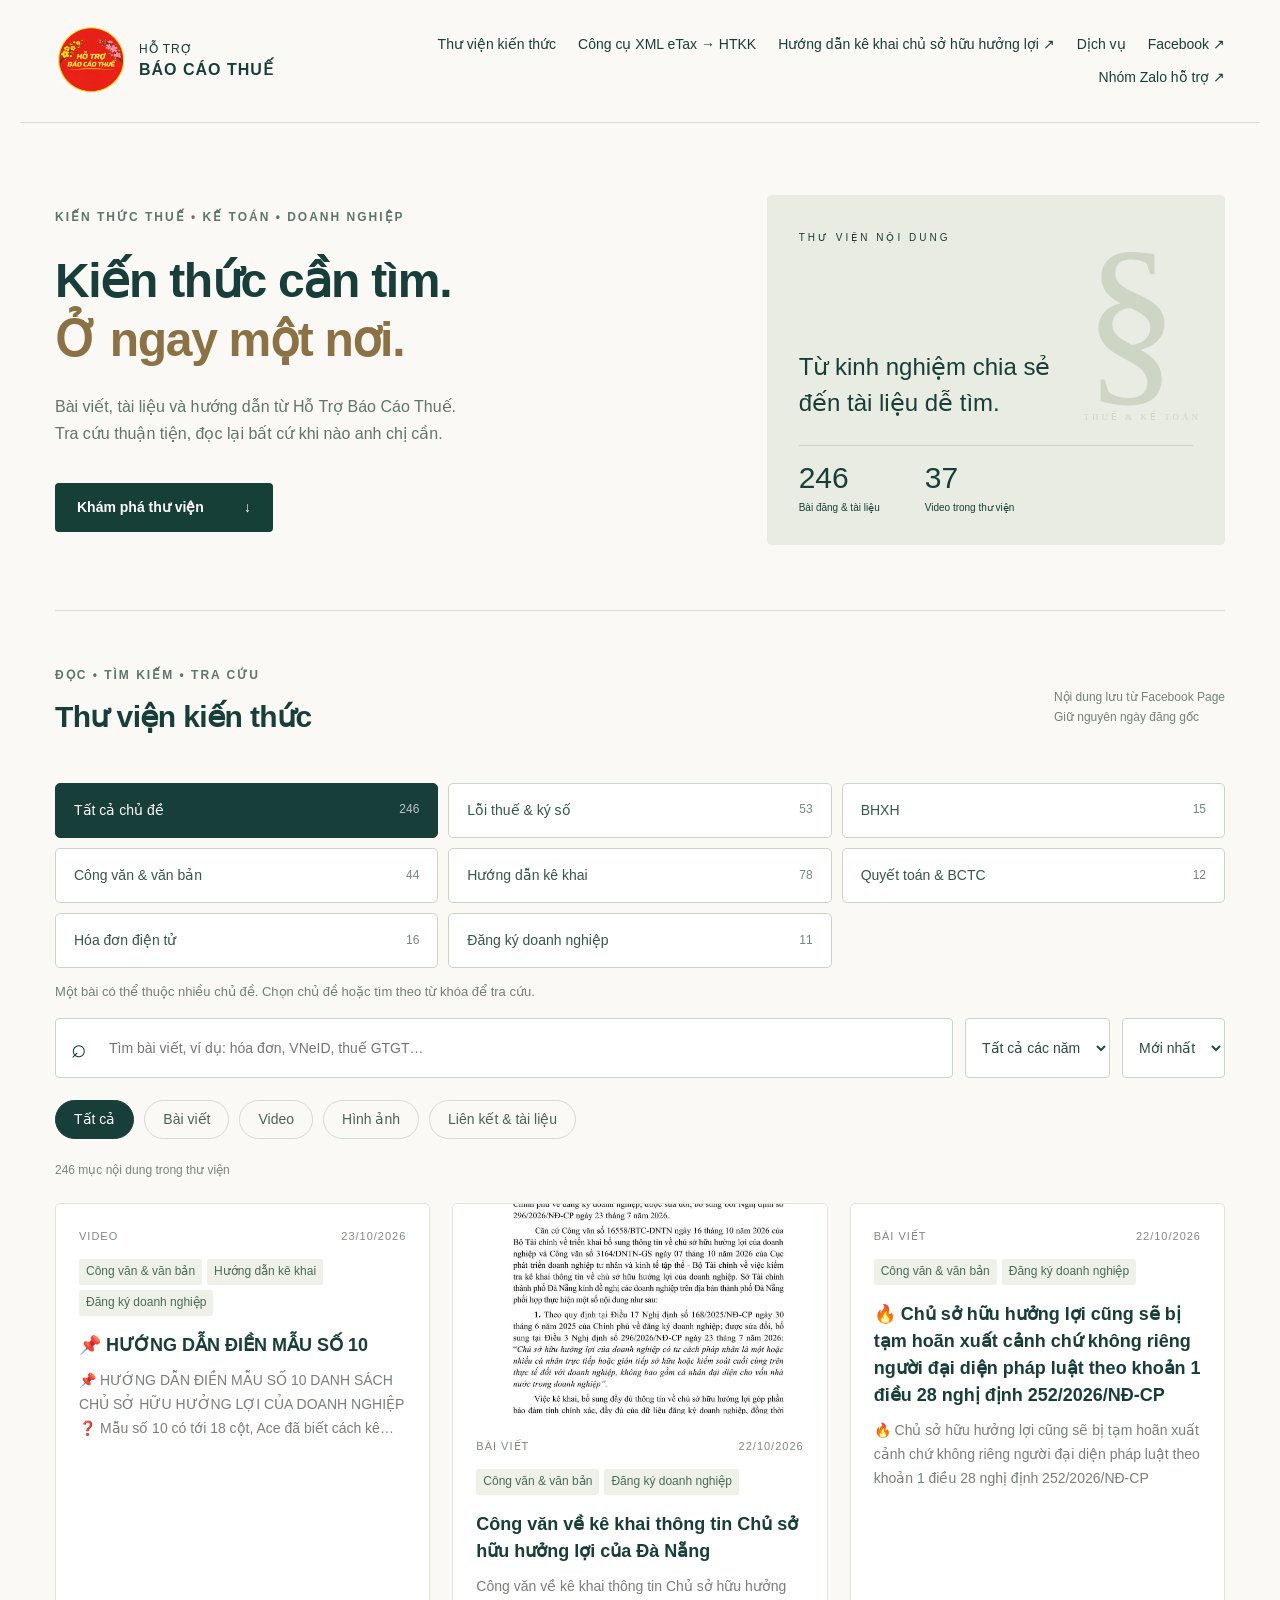
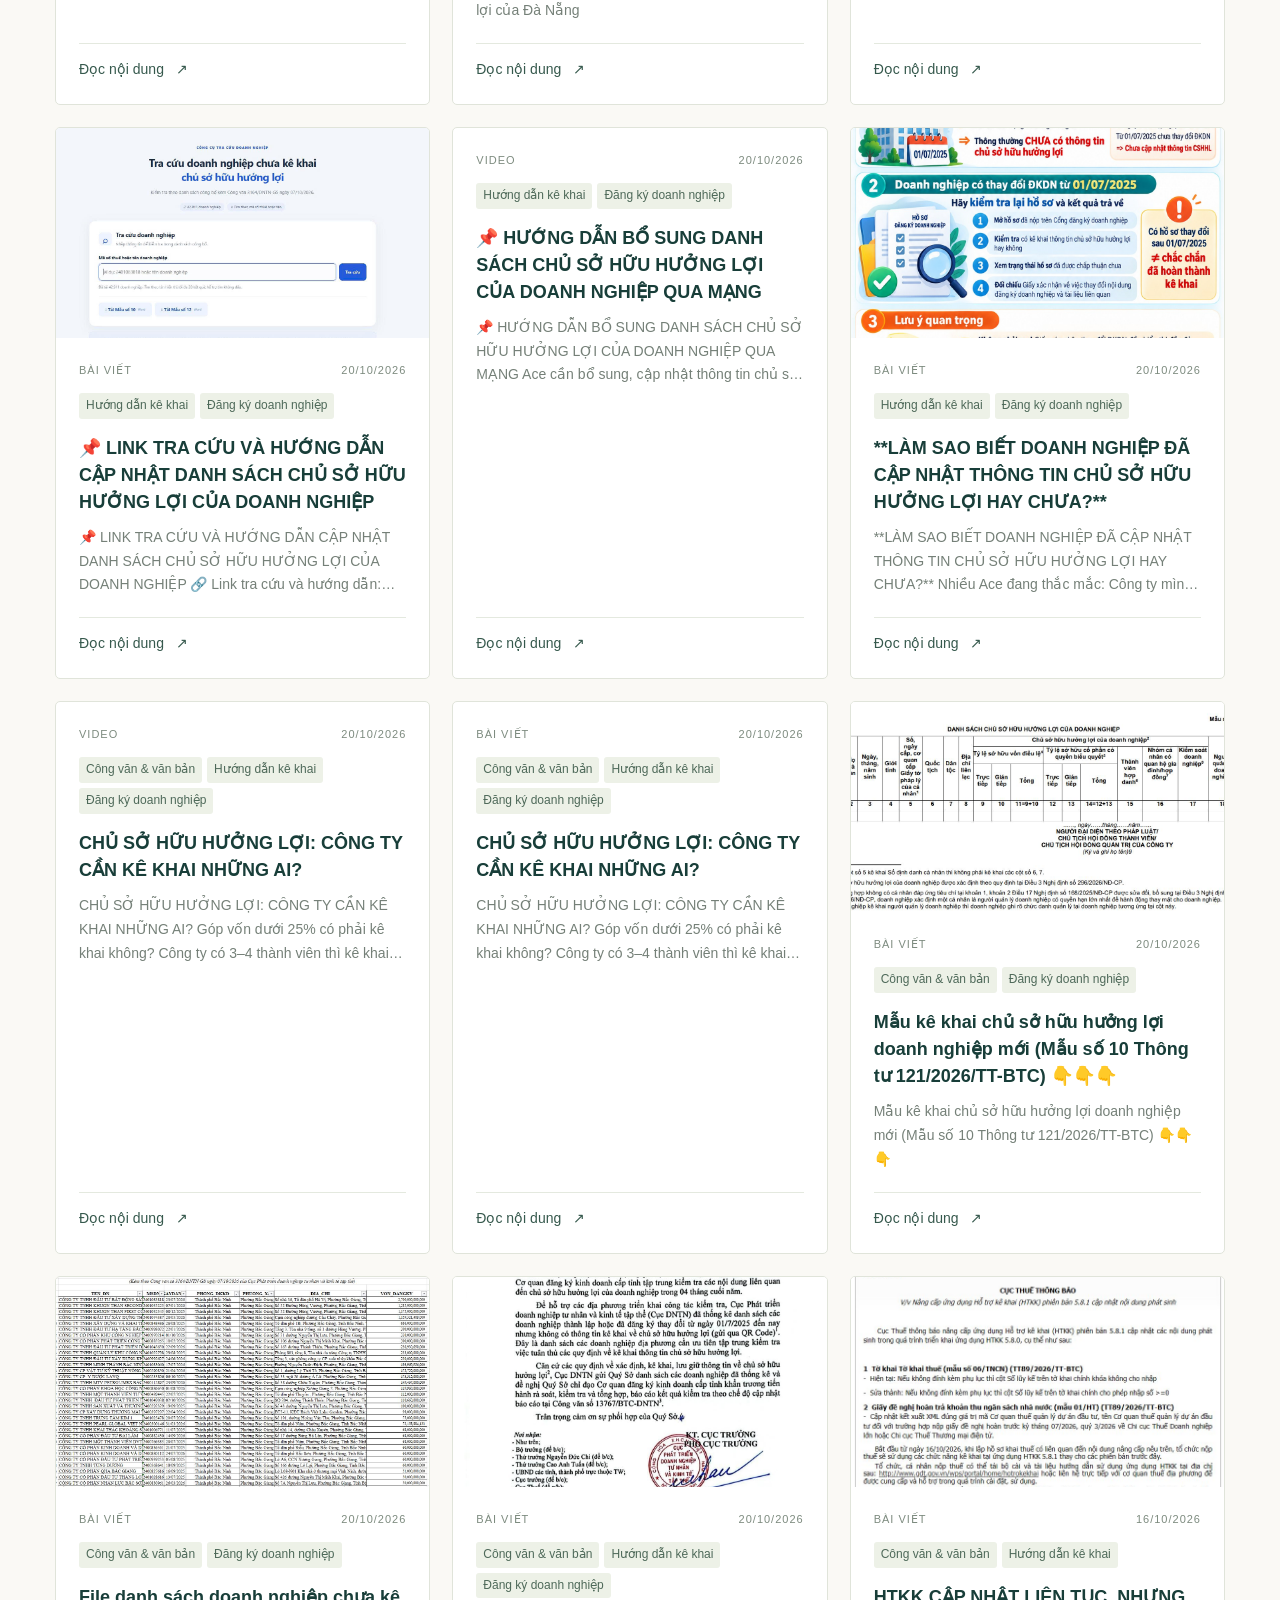
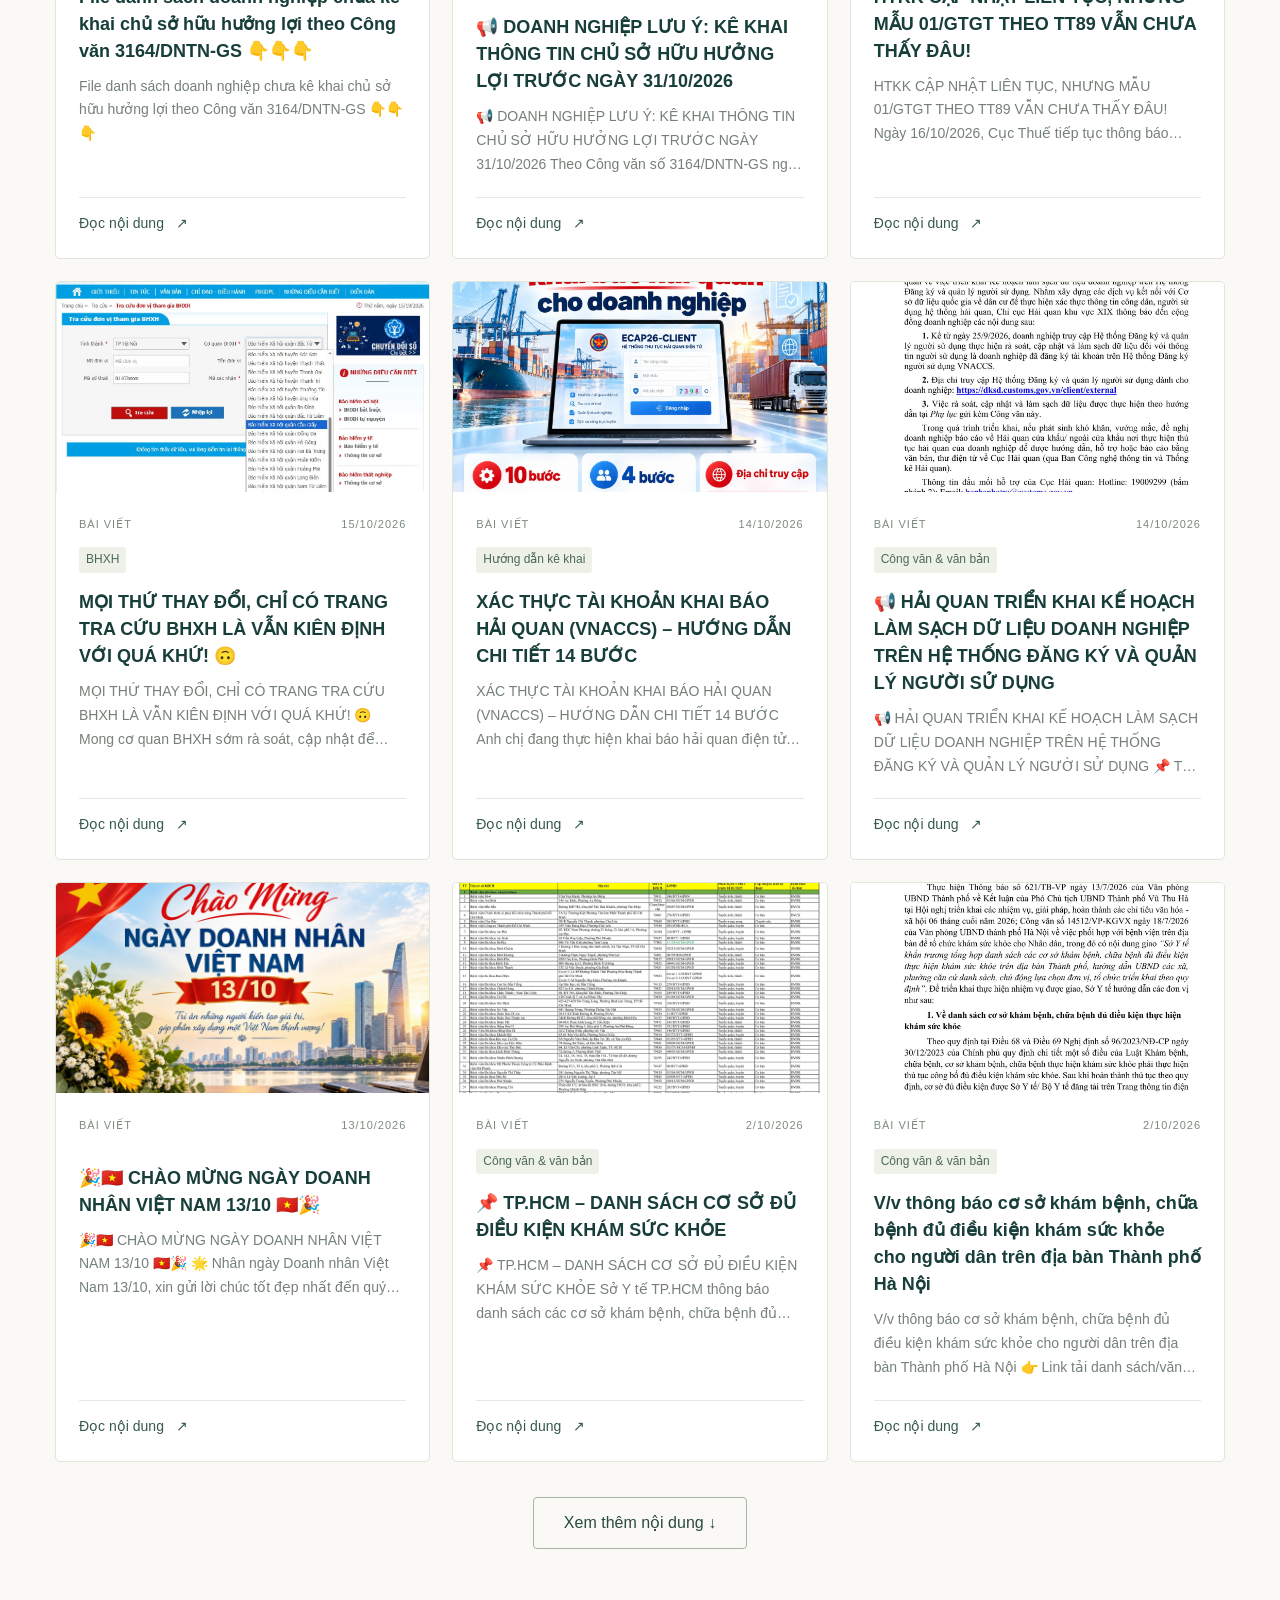
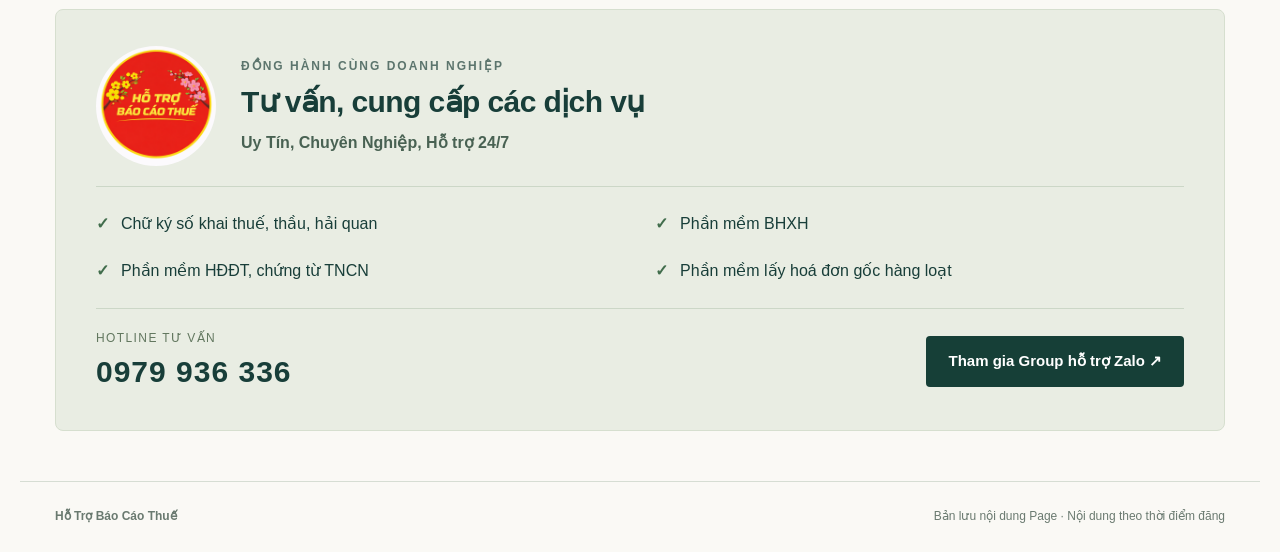
==== commit 2abf09e5: "Remove the XML field tool tab from the homepage" ====
--- a/index.html
+++ b/index.html
@@ -1,5 +1,5 @@
 <!doctype html><html lang="vi"><meta charset="utf-8"><meta name="viewport" content="width=device-width,initial-scale=1"><title>Hỗ Trợ Báo Cáo Thuế | Thư viện kiến thức</title><meta name="description" content="Tra cứu bài viết, tài liệu, hình ảnh và video từ Page Hỗ Trợ Báo Cáo Thuế."><link rel="stylesheet" href="style.css"><body>
-<header><a class="brand" href="index.html"><img class="brand-logo" src="assets/logo.png" alt="Logo Hỗ Trợ Báo Cáo Thuế" width="72" height="72"><span>HỖ TRỢ<br><b>BÁO CÁO THUẾ</b></span></a><nav><a href="index.html#library">Thư viện kiến thức</a><a href="xml-etax-htkk.html">Công cụ XML eTax → HTKK</a><a href="lam-trong-chi-tieu-xml.html">Làm trống chỉ tiêu XML</a><a href="https://tra-cuu-cshhl-0979936336.mellow-duck-3403.chatgpt.site/" target="_blank" rel="noopener">Hướng dẫn kê khai chủ sở hữu hưởng lợi ↗</a><a href="index.html#services">Dịch vụ</a><a href="https://www.facebook.com/hotrobaocaothue/" target="_blank" rel="noopener">Facebook ↗</a><a href="https://zalo.me/g/i14chdfycnaoaeculynd" target="_blank" rel="noopener">Nhóm Zalo hỗ trợ ↗</a></nav></header>
+<header><a class="brand" href="index.html"><img class="brand-logo" src="assets/logo.png" alt="Logo Hỗ Trợ Báo Cáo Thuế" width="72" height="72"><span>HỖ TRỢ<br><b>BÁO CÁO THUẾ</b></span></a><nav><a href="index.html#library">Thư viện kiến thức</a><a href="xml-etax-htkk.html">Công cụ XML eTax → HTKK</a><a href="https://tra-cuu-cshhl-0979936336.mellow-duck-3403.chatgpt.site/" target="_blank" rel="noopener">Hướng dẫn kê khai chủ sở hữu hưởng lợi ↗</a><a href="index.html#services">Dịch vụ</a><a href="https://www.facebook.com/hotrobaocaothue/" target="_blank" rel="noopener">Facebook ↗</a><a href="https://zalo.me/g/i14chdfycnaoaeculynd" target="_blank" rel="noopener">Nhóm Zalo hỗ trợ ↗</a></nav></header>
 <main><section class="hero"><div><p class="eyebrow">KIẾN THỨC THUẾ • KẾ TOÁN • DOANH NGHIỆP</p><h1>Kiến thức cần tìm.<br><em>Ở ngay một nơi.</em></h1><p class="intro">Bài viết, tài liệu và hướng dẫn từ Hỗ Trợ Báo Cáo Thuế.<br>Tra cứu thuận tiện, đọc lại bất cứ khi nào anh chị cần.</p><a class="cta" href="#library">Khám phá thư viện <span>↓</span></a></div><aside><span class="issue">THƯ VIỆN NỘI DUNG</span><div class="graphic">§<span>THUẾ & KẾ TOÁN</span></div><p>Từ kinh nghiệm chia sẻ<br>đến tài liệu dễ tìm.</p><div class="numbers"><span><b>246</b>Bài đăng & tài liệu</span><span><b>37</b>Video trong thư viện</span></div></aside></section><section id="library"><div class="section-head"><div><p class="eyebrow">ĐỌC • TÌM KIẾM • TRA CỨU</p><h2>Thư viện kiến thức</h2></div><p>Nội dung lưu từ Facebook Page<br>Giữ nguyên ngày đăng gốc</p></div><div id="topics" class="topic-grid" aria-label="Chọn chủ đề"></div><p class="topic-note">Một bài có thể thuộc nhiều chủ đề. Chọn chủ đề hoặc tìm theo từ khóa để tra cứu.</p><div class="tools"><label class="search"><span>⌕</span><input id="search" type="search" placeholder="Tìm bài viết, ví dụ: hóa đơn, VNeID, thuế GTGT…" aria-label="Tìm nội dung"></label><select id="year" aria-label="Năm đăng"><option value="">Tất cả các năm</option></select><select id="sort" aria-label="Sắp xếp"><option value="new">Mới nhất</option><option value="old">Cũ nhất</option></select></div><div class="filters" aria-label="Loại nội dung"><button class="active" data-type="all">Tất cả</button><button data-type="text">Bài viết</button><button data-type="video">Video</button><button data-type="photo">Hình ảnh</button><button data-type="link">Liên kết & tài liệu</button></div><p id="count" role="status"></p><div id="grid" class="grid"></div><button id="more" class="more">Xem thêm nội dung ↓</button></section>
 <section id="services" class="services"><div class="service-heading"><img src="assets/logo.png" alt="Hỗ Trợ Báo Cáo Thuế" width="120" height="120"><div><p class="eyebrow">ĐỒNG HÀNH CÙNG DOANH NGHIỆP</p><h2>Tư vấn, cung cấp các dịch vụ</h2><p class="service-promise">Uy Tín, Chuyên Nghiệp, Hỗ trợ 24/7</p></div></div><ul class="service-list"><li><span aria-hidden="true">✓</span> Chữ ký số khai thuế, thầu, hải quan</li><li><span aria-hidden="true">✓</span> Phần mềm BHXH</li><li><span aria-hidden="true">✓</span> Phần mềm HĐĐT, chứng từ TNCN</li><li><span aria-hidden="true">✓</span> Phần mềm lấy hoá đơn gốc hàng loạt</li></ul><div class="service-contact"><a class="hotline" href="tel:0979936336"><span>HOTLINE TƯ VẤN</span><strong>0979 936 336</strong></a><a class="cta" href="https://zalo.me/g/i14chdfycnaoaeculynd" target="_blank" rel="noopener">Tham gia Group hỗ trợ Zalo ↗</a></div></section></main><footer><b>Hỗ Trợ Báo Cáo Thuế</b><span>Bản lưu nội dung Page · Nội dung theo thời điểm đăng</span></footer>
 <dialog id="detail"><button id="close" aria-label="Đóng bài viết">✕</button><div id="article"></div></dialog><script src="data.js?v=zalo-i14chd"></script><script src="app.js"></script><style>header{gap:24px}header nav{flex-wrap:wrap;justify-content:flex-end;gap:12px 22px;max-width:800px}header nav a{font-size:14px;line-height:1.5}header nav a:hover{text-decoration:underline}header .brand{flex-shrink:0}@media(max-width:700px){header{flex-direction:column;align-items:flex-start}header nav{justify-content:flex-start;gap:10px 18px}header nav a:first-child{display:block}}</style></body></html>
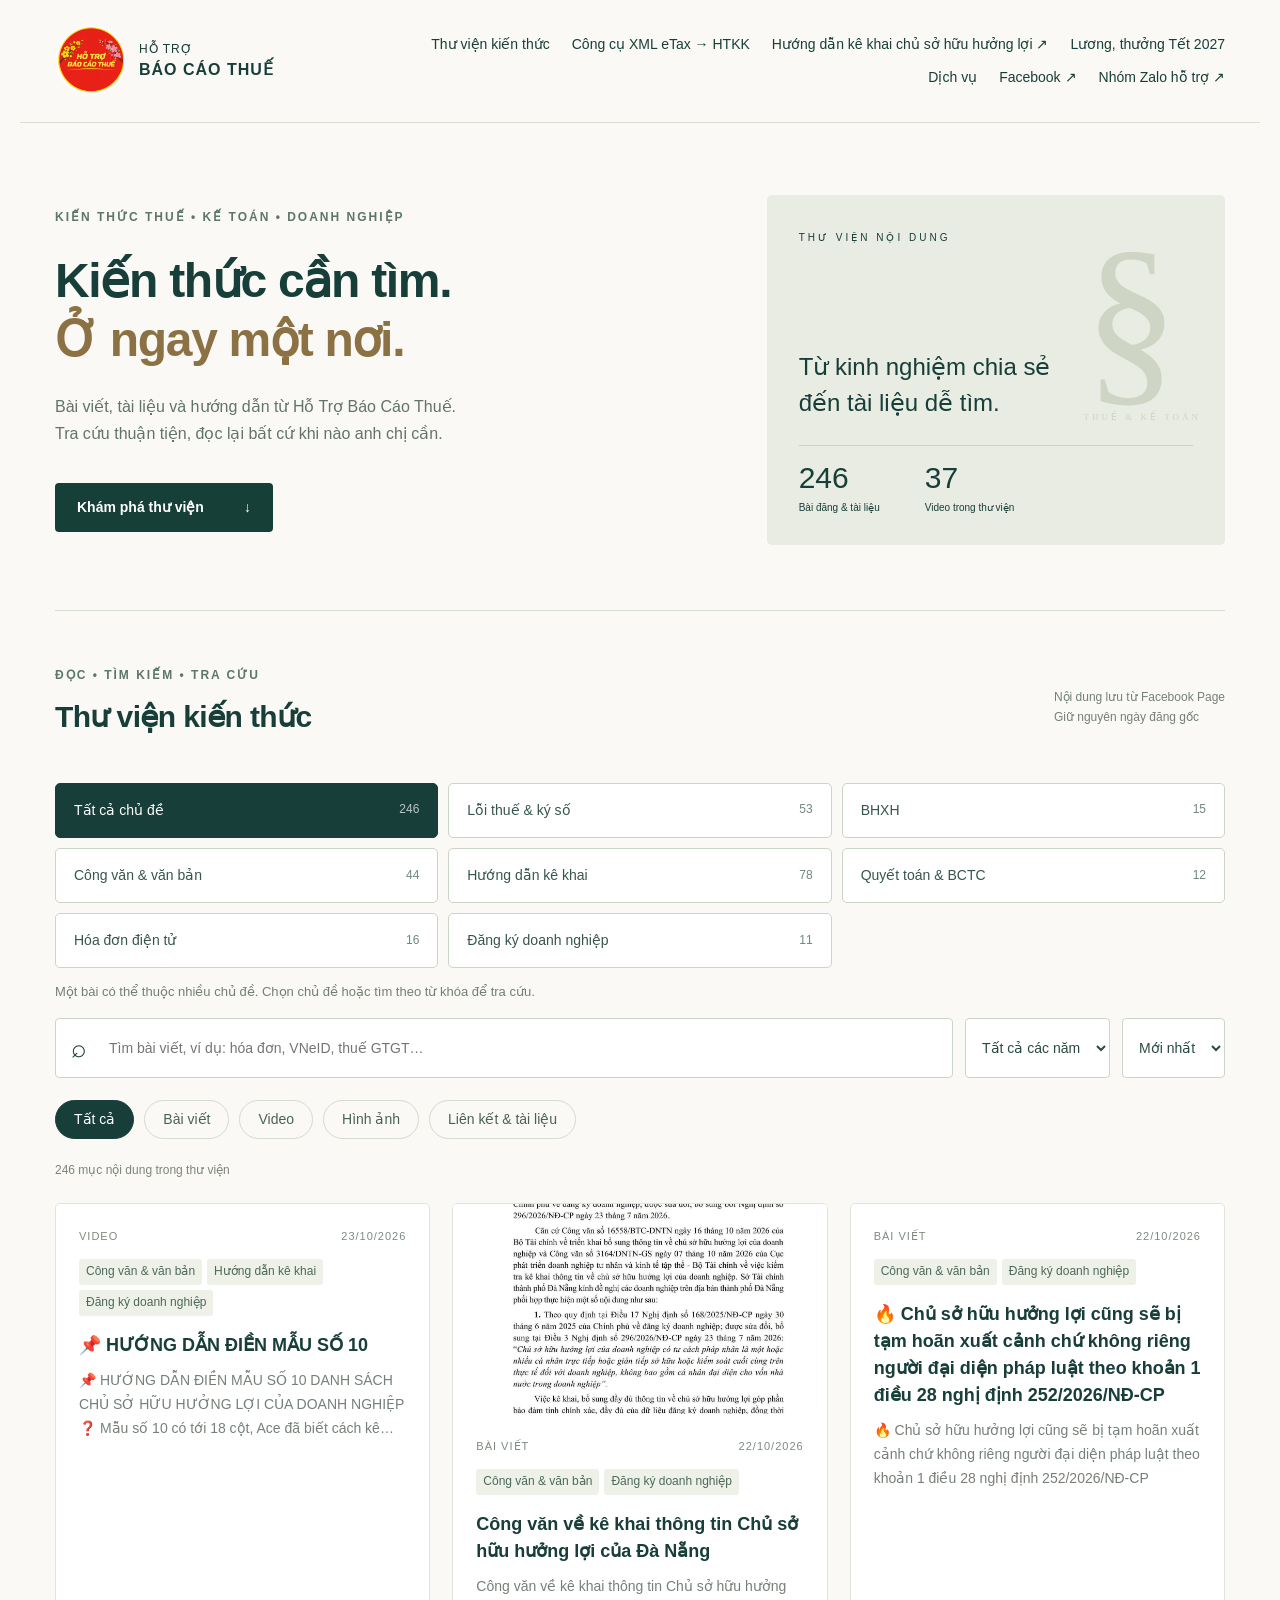
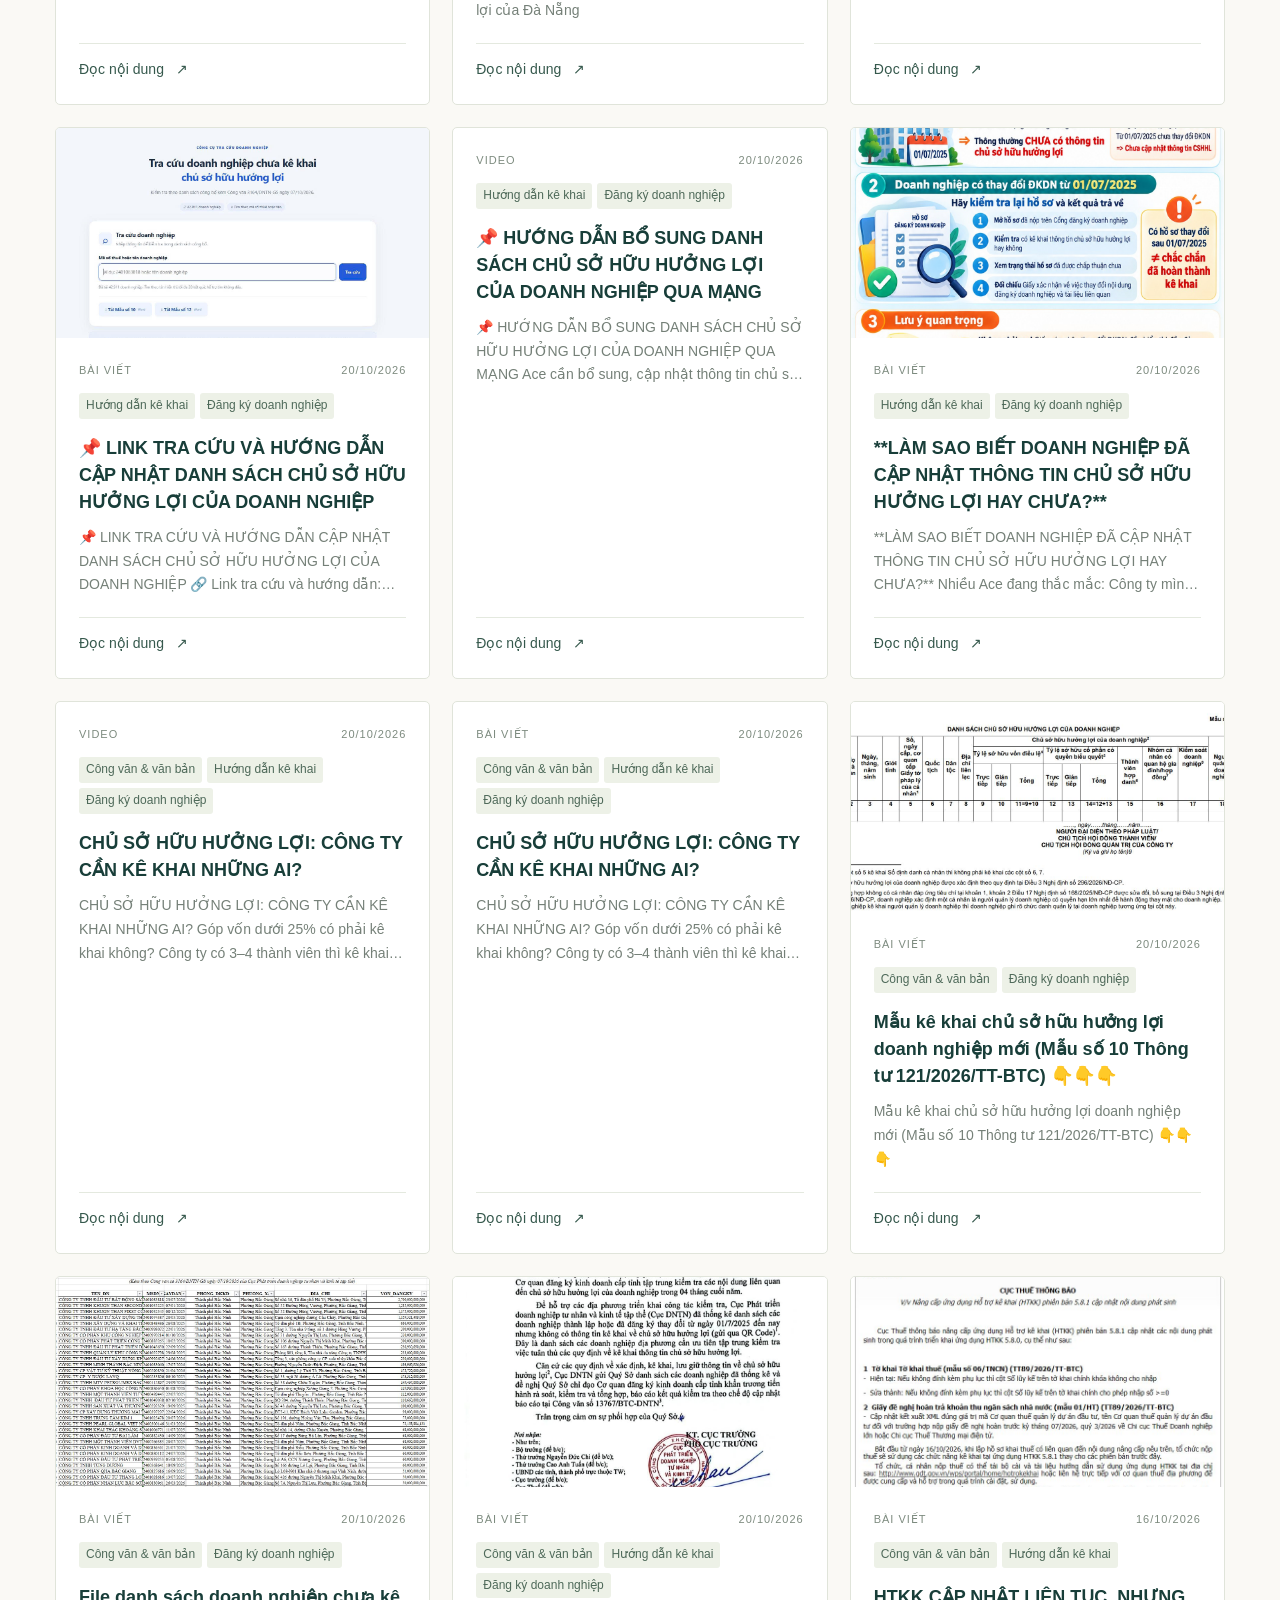
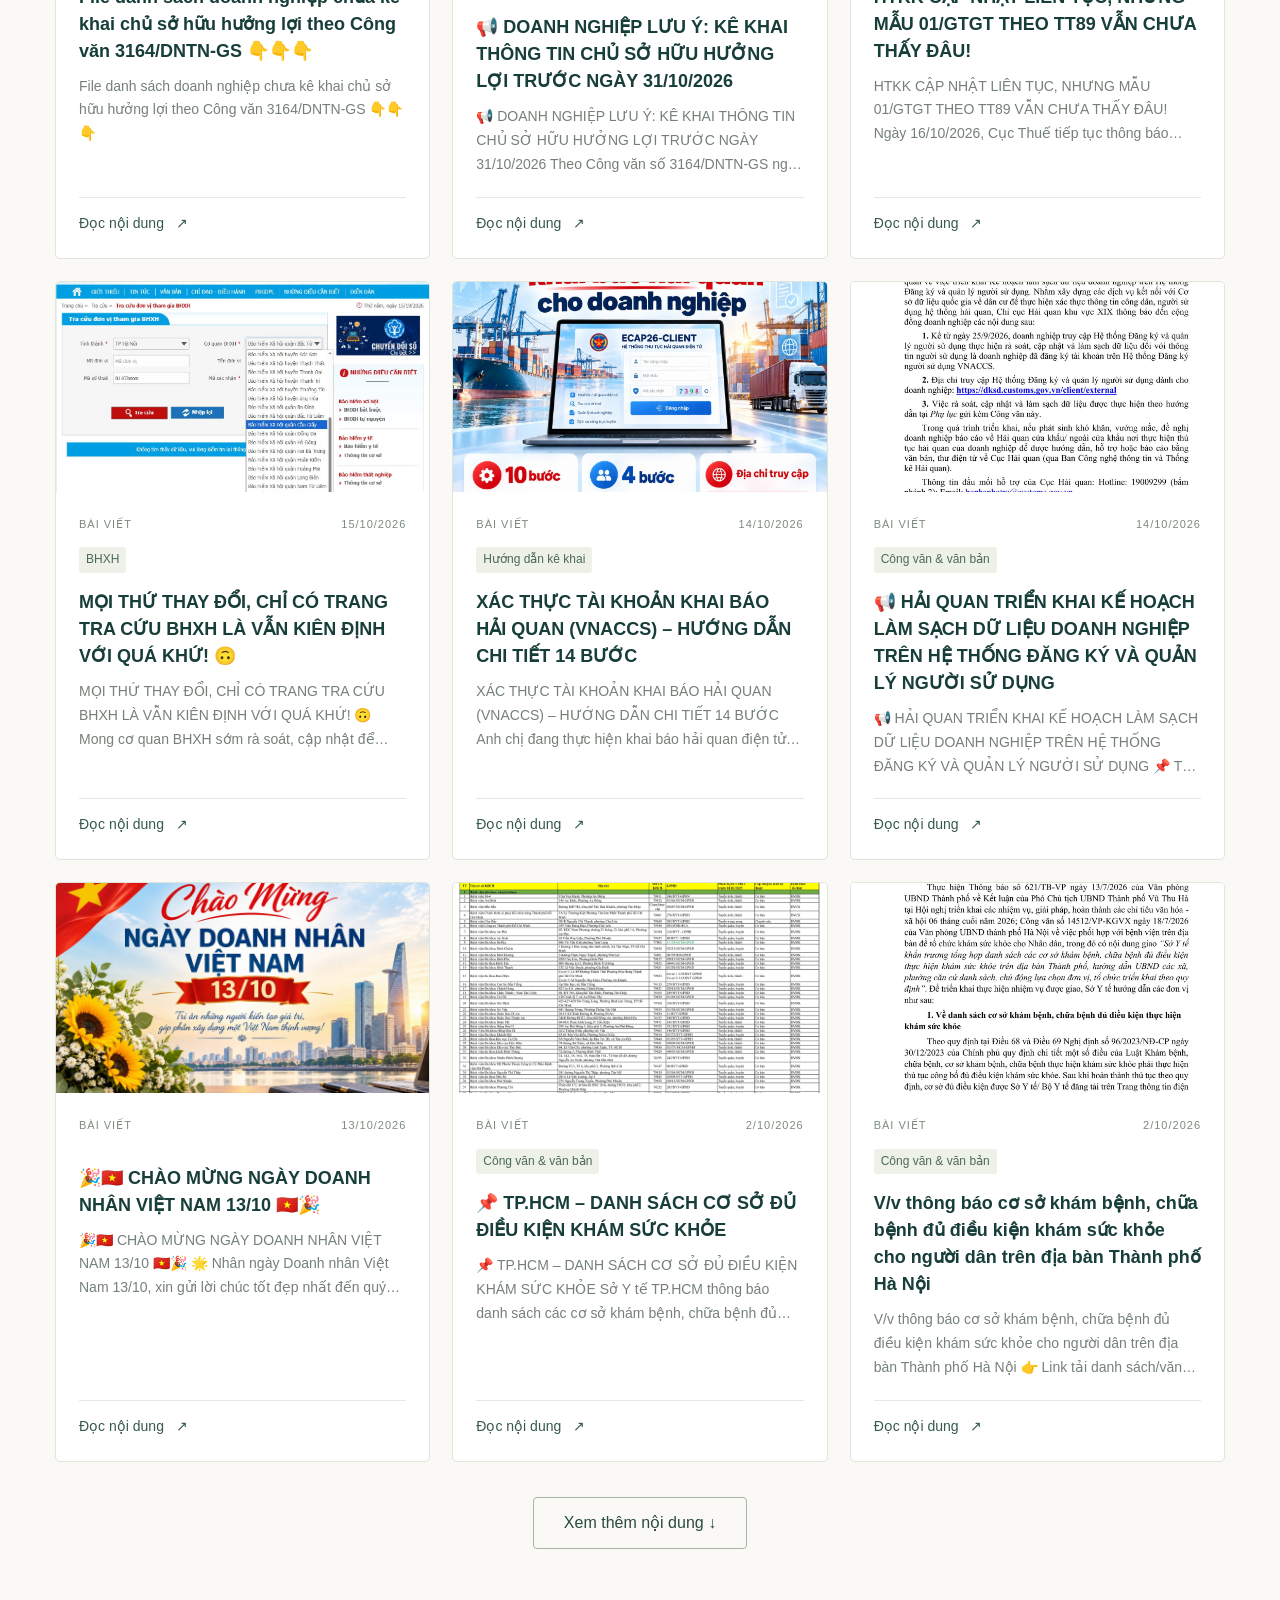
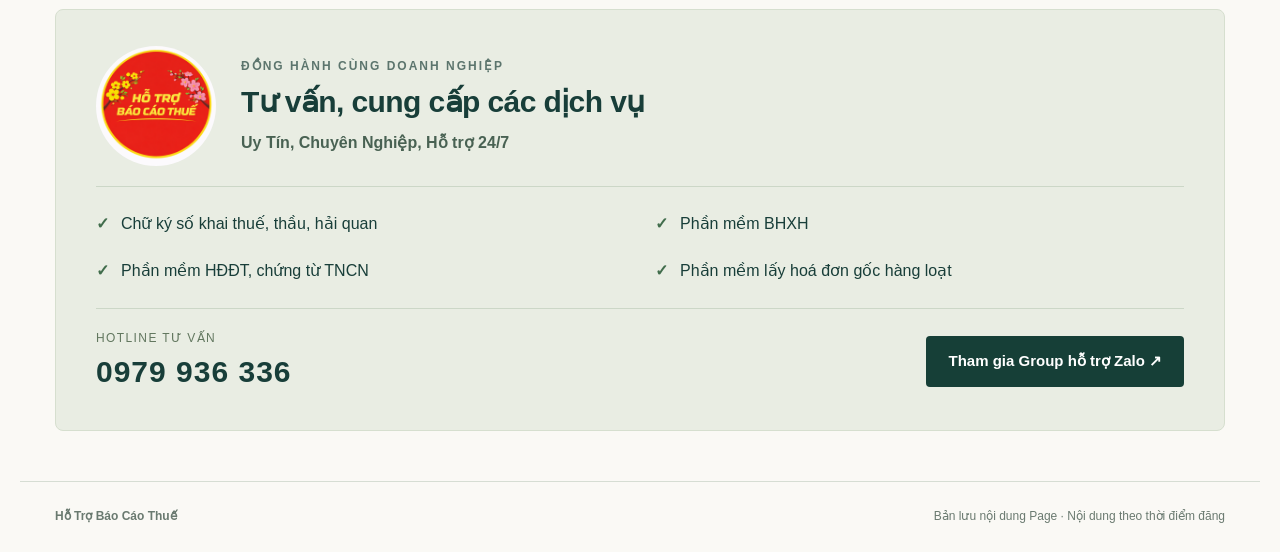
==== commit 0cda455a: "Add Tet 2027 wage and bonus reporting lookup" ====
--- a/index.html
+++ b/index.html
@@ -1,5 +1,5 @@
-<!doctype html><html lang="vi"><meta charset="utf-8"><meta name="viewport" content="width=device-width,initial-scale=1"><title>Hỗ Trợ Báo Cáo Thuế | Thư viện kiến thức</title><meta name="description" content="Tra cứu bài viết, tài liệu, hình ảnh và video từ Page Hỗ Trợ Báo Cáo Thuế."><link rel="stylesheet" href="style.css"><body>
-<header><a class="brand" href="index.html"><img class="brand-logo" src="assets/logo.png" alt="Logo Hỗ Trợ Báo Cáo Thuế" width="72" height="72"><span>HỖ TRỢ<br><b>BÁO CÁO THUẾ</b></span></a><nav><a href="index.html#library">Thư viện kiến thức</a><a href="xml-etax-htkk.html">Công cụ XML eTax → HTKK</a><a href="https://tra-cuu-cshhl-0979936336.mellow-duck-3403.chatgpt.site/" target="_blank" rel="noopener">Hướng dẫn kê khai chủ sở hữu hưởng lợi ↗</a><a href="index.html#services">Dịch vụ</a><a href="https://www.facebook.com/hotrobaocaothue/" target="_blank" rel="noopener">Facebook ↗</a><a href="https://zalo.me/g/i14chdfycnaoaeculynd" target="_blank" rel="noopener">Nhóm Zalo hỗ trợ ↗</a></nav></header>
-<main><section class="hero"><div><p class="eyebrow">KIẾN THỨC THUẾ • KẾ TOÁN • DOANH NGHIỆP</p><h1>Kiến thức cần tìm.<br><em>Ở ngay một nơi.</em></h1><p class="intro">Bài viết, tài liệu và hướng dẫn từ Hỗ Trợ Báo Cáo Thuế.<br>Tra cứu thuận tiện, đọc lại bất cứ khi nào anh chị cần.</p><a class="cta" href="#library">Khám phá thư viện <span>↓</span></a></div><aside><span class="issue">THƯ VIỆN NỘI DUNG</span><div class="graphic">§<span>THUẾ & KẾ TOÁN</span></div><p>Từ kinh nghiệm chia sẻ<br>đến tài liệu dễ tìm.</p><div class="numbers"><span><b>246</b>Bài đăng & tài liệu</span><span><b>37</b>Video trong thư viện</span></div></aside></section><section id="library"><div class="section-head"><div><p class="eyebrow">ĐỌC • TÌM KIẾM • TRA CỨU</p><h2>Thư viện kiến thức</h2></div><p>Nội dung lưu từ Facebook Page<br>Giữ nguyên ngày đăng gốc</p></div><div id="topics" class="topic-grid" aria-label="Chọn chủ đề"></div><p class="topic-note">Một bài có thể thuộc nhiều chủ đề. Chọn chủ đề hoặc tìm theo từ khóa để tra cứu.</p><div class="tools"><label class="search"><span>⌕</span><input id="search" type="search" placeholder="Tìm bài viết, ví dụ: hóa đơn, VNeID, thuế GTGT…" aria-label="Tìm nội dung"></label><select id="year" aria-label="Năm đăng"><option value="">Tất cả các năm</option></select><select id="sort" aria-label="Sắp xếp"><option value="new">Mới nhất</option><option value="old">Cũ nhất</option></select></div><div class="filters" aria-label="Loại nội dung"><button class="active" data-type="all">Tất cả</button><button data-type="text">Bài viết</button><button data-type="video">Video</button><button data-type="photo">Hình ảnh</button><button data-type="link">Liên kết & tài liệu</button></div><p id="count" role="status"></p><div id="grid" class="grid"></div><button id="more" class="more">Xem thêm nội dung ↓</button></section>
-<section id="services" class="services"><div class="service-heading"><img src="assets/logo.png" alt="Hỗ Trợ Báo Cáo Thuế" width="120" height="120"><div><p class="eyebrow">ĐỒNG HÀNH CÙNG DOANH NGHIỆP</p><h2>Tư vấn, cung cấp các dịch vụ</h2><p class="service-promise">Uy Tín, Chuyên Nghiệp, Hỗ trợ 24/7</p></div></div><ul class="service-list"><li><span aria-hidden="true">✓</span> Chữ ký số khai thuế, thầu, hải quan</li><li><span aria-hidden="true">✓</span> Phần mềm BHXH</li><li><span aria-hidden="true">✓</span> Phần mềm HĐĐT, chứng từ TNCN</li><li><span aria-hidden="true">✓</span> Phần mềm lấy hoá đơn gốc hàng loạt</li></ul><div class="service-contact"><a class="hotline" href="tel:0979936336"><span>HOTLINE TƯ VẤN</span><strong>0979 936 336</strong></a><a class="cta" href="https://zalo.me/g/i14chdfycnaoaeculynd" target="_blank" rel="noopener">Tham gia Group hỗ trợ Zalo ↗</a></div></section></main><footer><b>Hỗ Trợ Báo Cáo Thuế</b><span>Bản lưu nội dung Page · Nội dung theo thời điểm đăng</span></footer>
-<dialog id="detail"><button id="close" aria-label="Đóng bài viết">✕</button><div id="article"></div></dialog><script src="data.js?v=zalo-i14chd"></script><script src="app.js"></script><style>header{gap:24px}header nav{flex-wrap:wrap;justify-content:flex-end;gap:12px 22px;max-width:800px}header nav a{font-size:14px;line-height:1.5}header nav a:hover{text-decoration:underline}header .brand{flex-shrink:0}@media(max-width:700px){header{flex-direction:column;align-items:flex-start}header nav{justify-content:flex-start;gap:10px 18px}header nav a:first-child{display:block}}</style></body></html>
+<!doctype html><html lang="vi"><meta charset="utf-8"><meta name="viewport" content="width=device-width,initial-scale=1"><title>Hỗ Trợ Báo Cáo Thuế | Thư viện kiến thức</title><meta name="description" content="Tra cứu bài viết, tài liệu, hình ảnh và video từ Page Hỗ Trợ Báo Cáo Thuế."><link rel="stylesheet" href="style.css"><body>
+<header><a class="brand" href="index.html"><img class="brand-logo" src="assets/logo.png" alt="Logo Hỗ Trợ Báo Cáo Thuế" width="72" height="72"><span>HỖ TRỢ<br><b>BÁO CÁO THUẾ</b></span></a><nav><a href="index.html#library">Thư viện kiến thức</a><a href="xml-etax-htkk.html">Công cụ XML eTax → HTKK</a><a href="https://tra-cuu-cshhl-0979936336.mellow-duck-3403.chatgpt.site/" target="_blank" rel="noopener">Hướng dẫn kê khai chủ sở hữu hưởng lợi ↗</a><a href="bao-cao-luong-thuong-tet-2027.html">Lương, thưởng Tết 2027</a><a href="index.html#services">Dịch vụ</a><a href="https://www.facebook.com/hotrobaocaothue/" target="_blank" rel="noopener">Facebook ↗</a><a href="https://zalo.me/g/i14chdfycnaoaeculynd" target="_blank" rel="noopener">Nhóm Zalo hỗ trợ ↗</a></nav></header>
+<main><section class="hero"><div><p class="eyebrow">KIẾN THỨC THUẾ • KẾ TOÁN • DOANH NGHIỆP</p><h1>Kiến thức cần tìm.<br><em>Ở ngay một nơi.</em></h1><p class="intro">Bài viết, tài liệu và hướng dẫn từ Hỗ Trợ Báo Cáo Thuế.<br>Tra cứu thuận tiện, đọc lại bất cứ khi nào anh chị cần.</p><a class="cta" href="#library">Khám phá thư viện <span>↓</span></a></div><aside><span class="issue">THƯ VIỆN NỘI DUNG</span><div class="graphic">§<span>THUẾ & KẾ TOÁN</span></div><p>Từ kinh nghiệm chia sẻ<br>đến tài liệu dễ tìm.</p><div class="numbers"><span><b>246</b>Bài đăng & tài liệu</span><span><b>37</b>Video trong thư viện</span></div></aside></section><section id="library"><div class="section-head"><div><p class="eyebrow">ĐỌC • TÌM KIẾM • TRA CỨU</p><h2>Thư viện kiến thức</h2></div><p>Nội dung lưu từ Facebook Page<br>Giữ nguyên ngày đăng gốc</p></div><div id="topics" class="topic-grid" aria-label="Chọn chủ đề"></div><p class="topic-note">Một bài có thể thuộc nhiều chủ đề. Chọn chủ đề hoặc tìm theo từ khóa để tra cứu.</p><div class="tools"><label class="search"><span>⌕</span><input id="search" type="search" placeholder="Tìm bài viết, ví dụ: hóa đơn, VNeID, thuế GTGT…" aria-label="Tìm nội dung"></label><select id="year" aria-label="Năm đăng"><option value="">Tất cả các năm</option></select><select id="sort" aria-label="Sắp xếp"><option value="new">Mới nhất</option><option value="old">Cũ nhất</option></select></div><div class="filters" aria-label="Loại nội dung"><button class="active" data-type="all">Tất cả</button><button data-type="text">Bài viết</button><button data-type="video">Video</button><button data-type="photo">Hình ảnh</button><button data-type="link">Liên kết & tài liệu</button></div><p id="count" role="status"></p><div id="grid" class="grid"></div><button id="more" class="more">Xem thêm nội dung ↓</button></section>
+<section id="services" class="services"><div class="service-heading"><img src="assets/logo.png" alt="Hỗ Trợ Báo Cáo Thuế" width="120" height="120"><div><p class="eyebrow">ĐỒNG HÀNH CÙNG DOANH NGHIỆP</p><h2>Tư vấn, cung cấp các dịch vụ</h2><p class="service-promise">Uy Tín, Chuyên Nghiệp, Hỗ trợ 24/7</p></div></div><ul class="service-list"><li><span aria-hidden="true">✓</span> Chữ ký số khai thuế, thầu, hải quan</li><li><span aria-hidden="true">✓</span> Phần mềm BHXH</li><li><span aria-hidden="true">✓</span> Phần mềm HĐĐT, chứng từ TNCN</li><li><span aria-hidden="true">✓</span> Phần mềm lấy hoá đơn gốc hàng loạt</li></ul><div class="service-contact"><a class="hotline" href="tel:0979936336"><span>HOTLINE TƯ VẤN</span><strong>0979 936 336</strong></a><a class="cta" href="https://zalo.me/g/i14chdfycnaoaeculynd" target="_blank" rel="noopener">Tham gia Group hỗ trợ Zalo ↗</a></div></section></main><footer><b>Hỗ Trợ Báo Cáo Thuế</b><span>Bản lưu nội dung Page · Nội dung theo thời điểm đăng</span></footer>
+<dialog id="detail"><button id="close" aria-label="Đóng bài viết">✕</button><div id="article"></div></dialog><script src="data.js?v=zalo-i14chd"></script><script src="app.js"></script><style>header{gap:24px}header nav{flex-wrap:wrap;justify-content:flex-end;gap:12px 22px;max-width:800px}header nav a{font-size:14px;line-height:1.5}header nav a:hover{text-decoration:underline}header .brand{flex-shrink:0}@media(max-width:700px){header{flex-direction:column;align-items:flex-start}header nav{justify-content:flex-start;gap:10px 18px}header nav a:first-child{display:block}}</style></body></html>
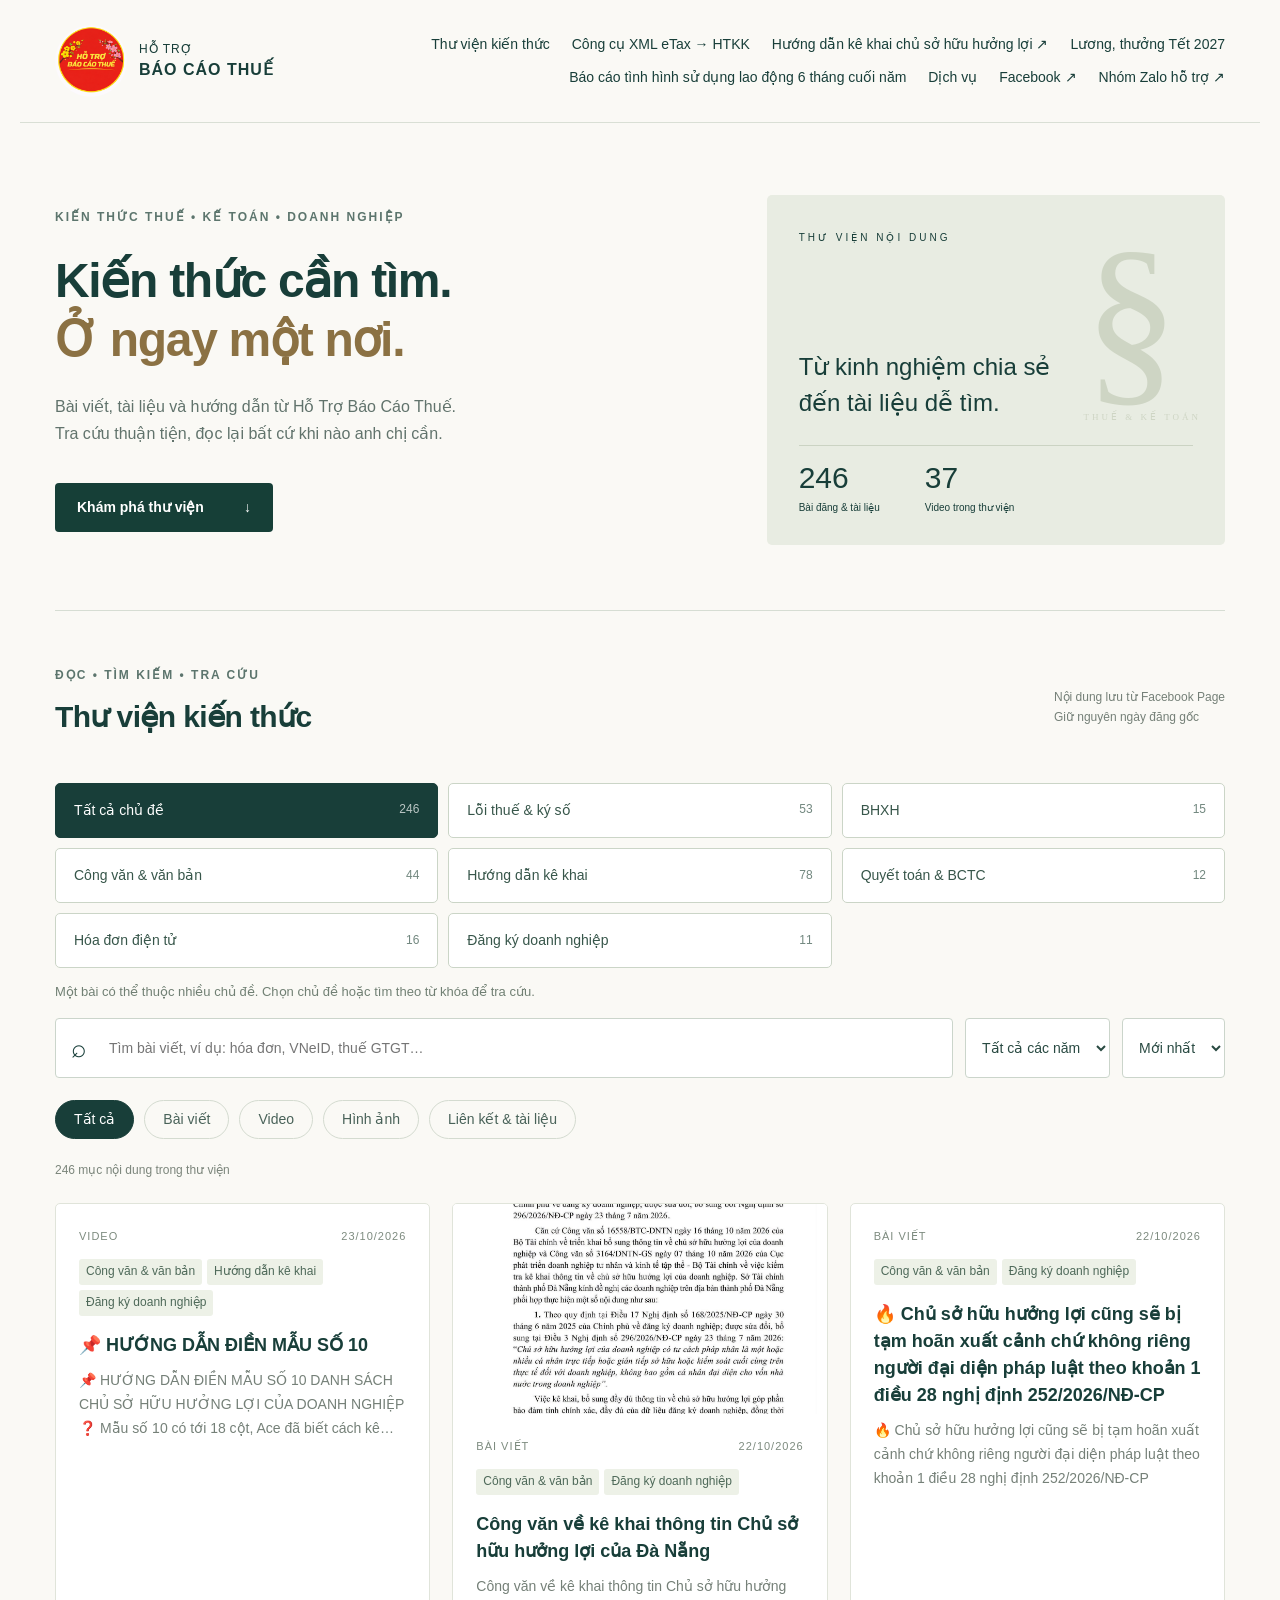
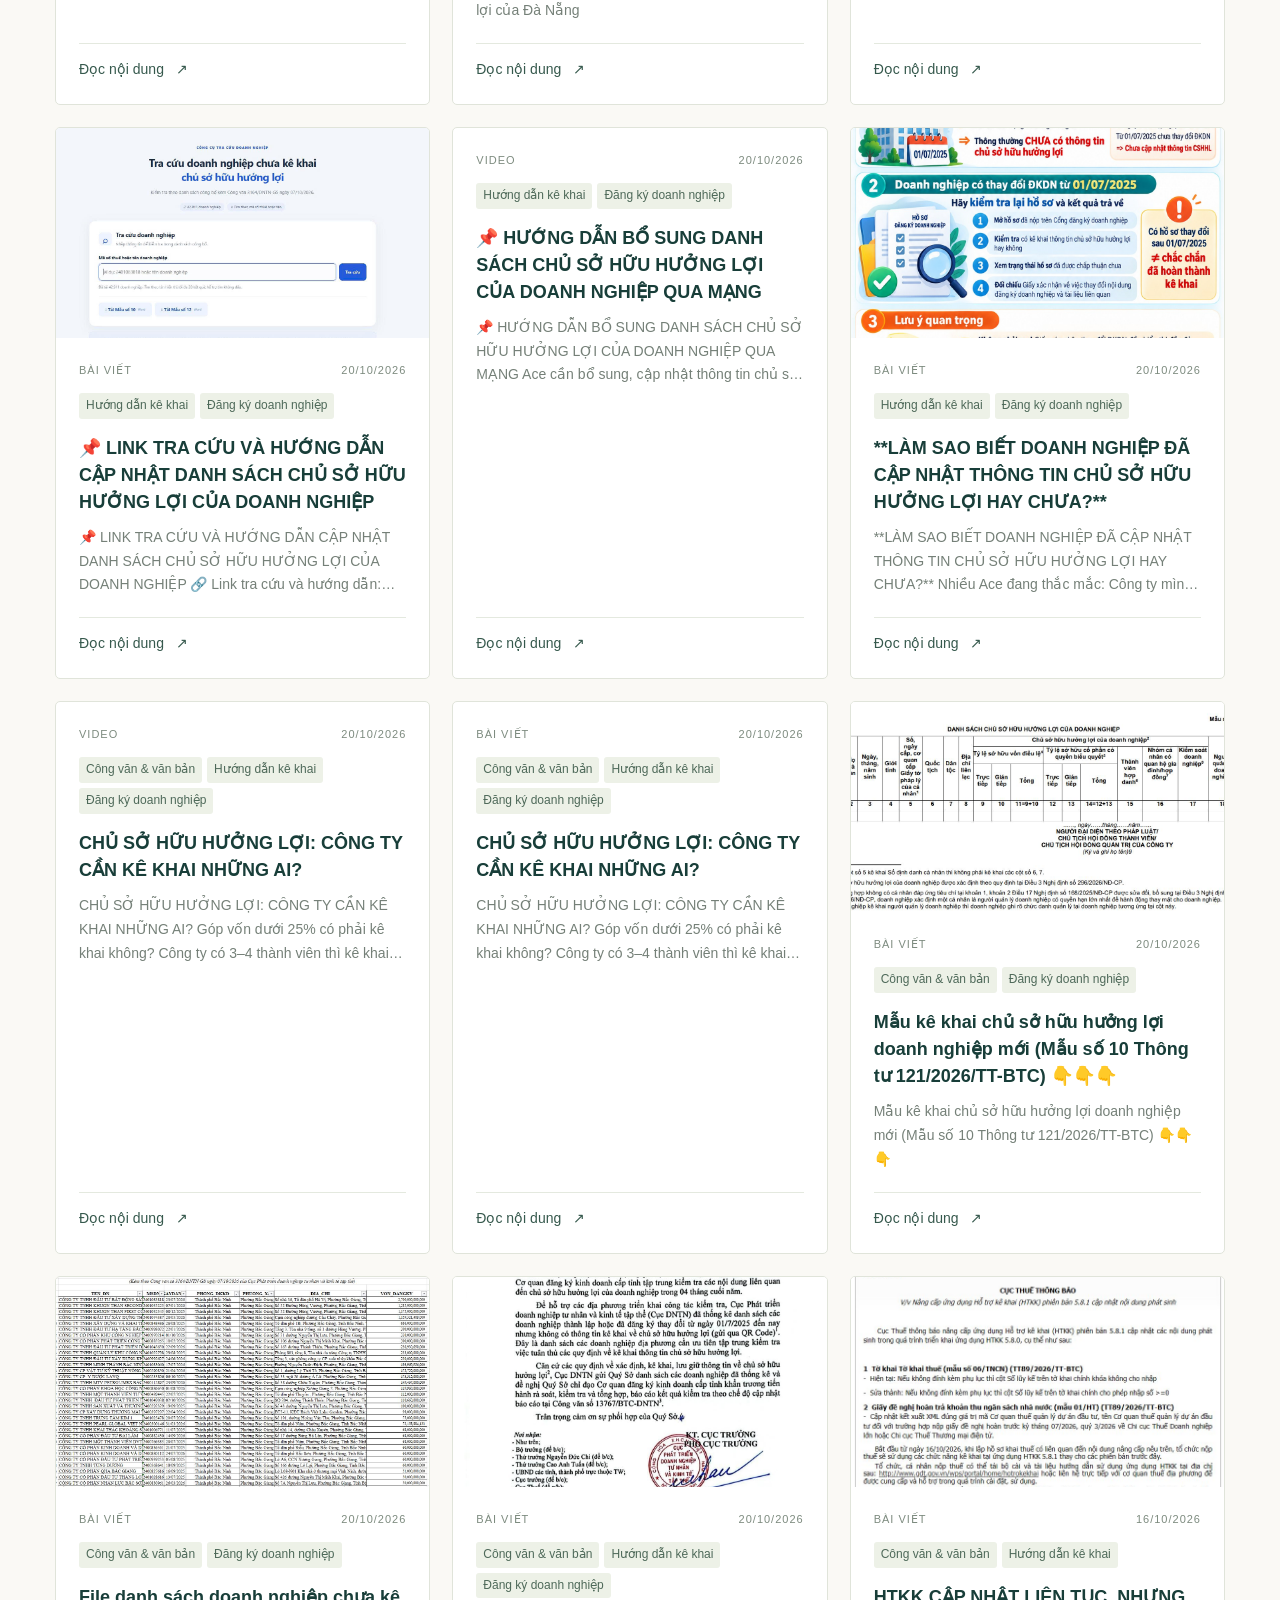
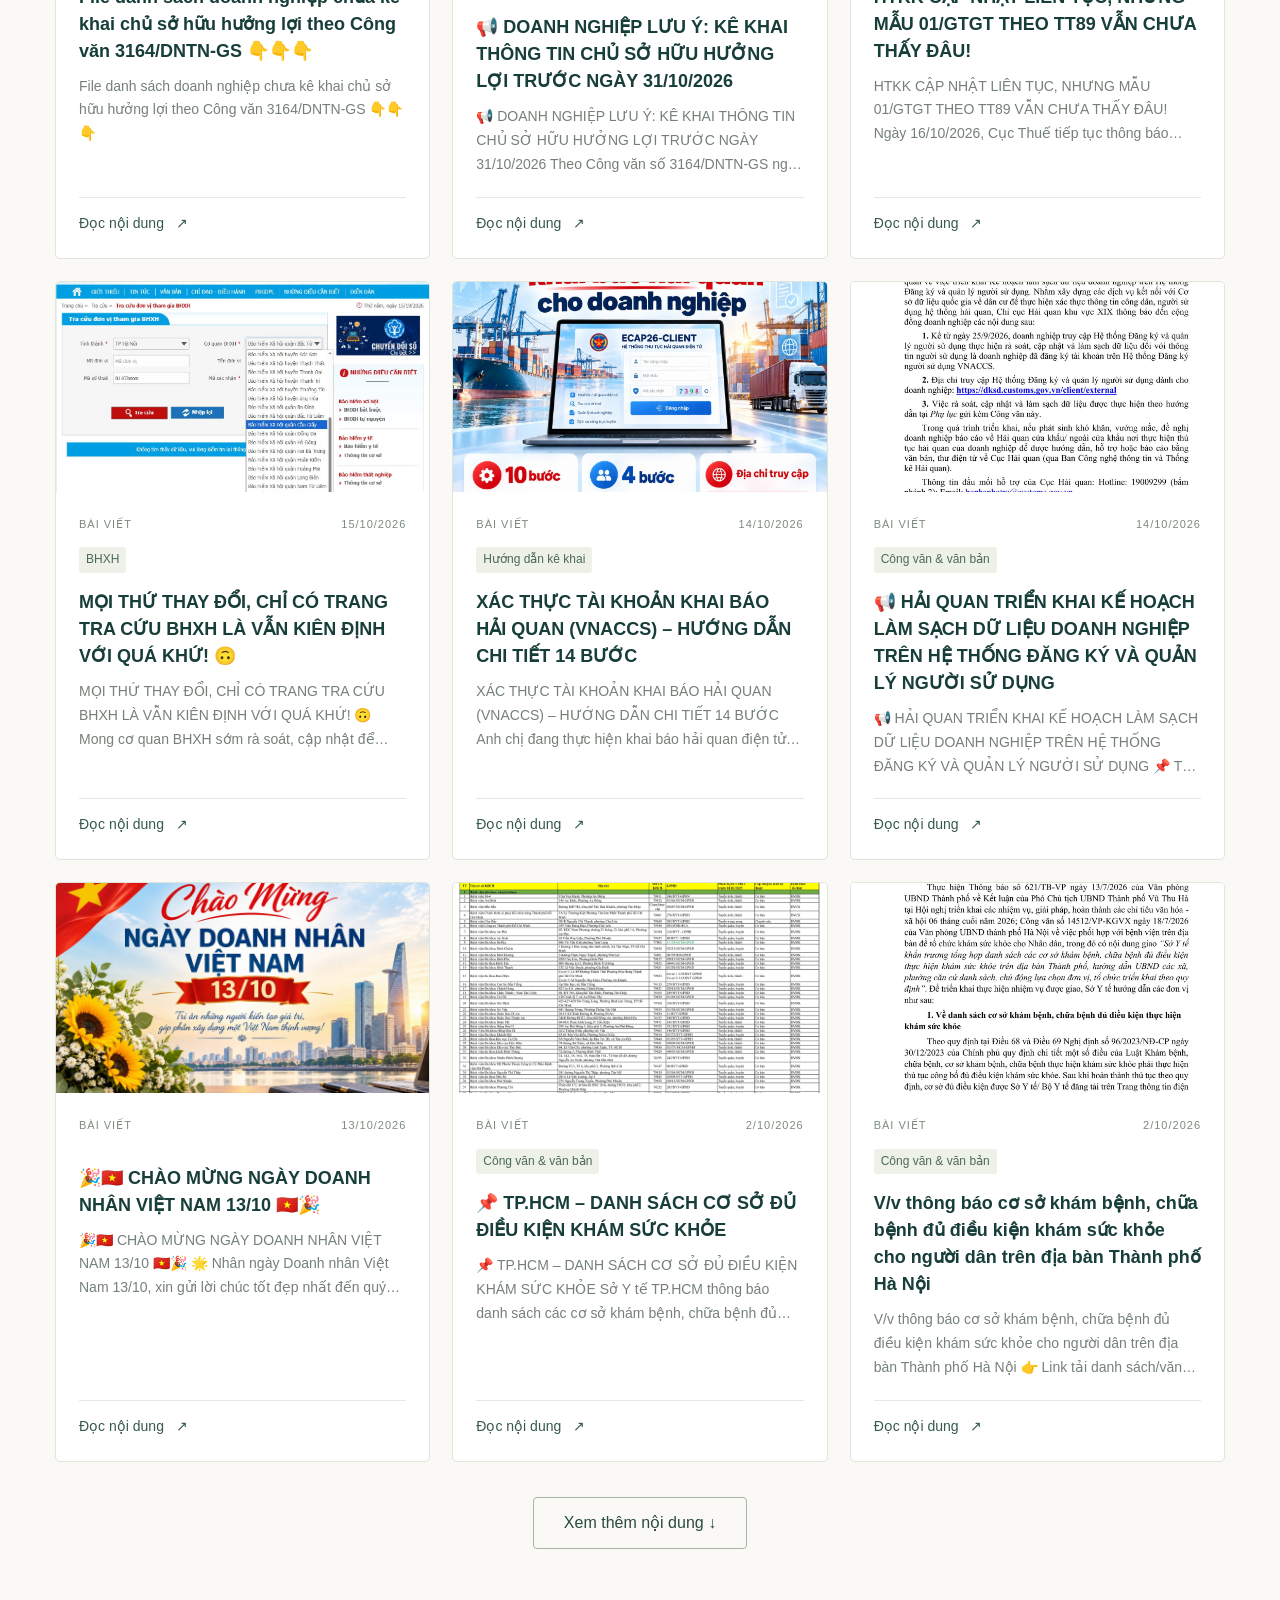
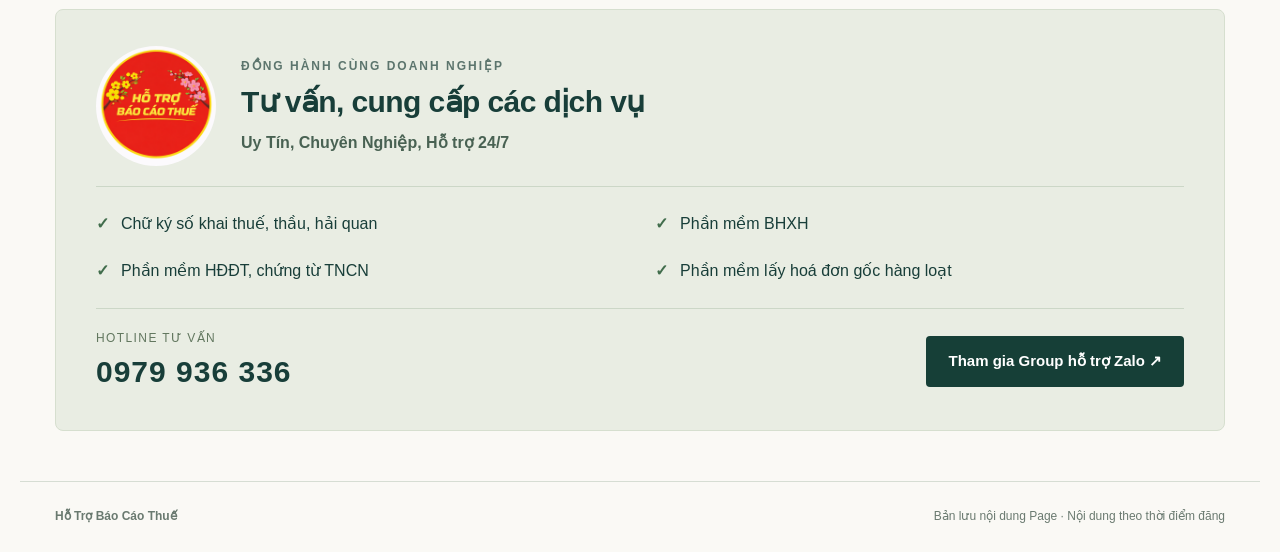
==== commit de51436b: "Add year-end labor reporting lookup and contact directory" ====
--- a/index.html
+++ b/index.html
@@ -1,5 +1,5 @@
 <!doctype html><html lang="vi"><meta charset="utf-8"><meta name="viewport" content="width=device-width,initial-scale=1"><title>Hỗ Trợ Báo Cáo Thuế | Thư viện kiến thức</title><meta name="description" content="Tra cứu bài viết, tài liệu, hình ảnh và video từ Page Hỗ Trợ Báo Cáo Thuế."><link rel="stylesheet" href="style.css"><body>
-<header><a class="brand" href="index.html"><img class="brand-logo" src="assets/logo.png" alt="Logo Hỗ Trợ Báo Cáo Thuế" width="72" height="72"><span>HỖ TRỢ<br><b>BÁO CÁO THUẾ</b></span></a><nav><a href="index.html#library">Thư viện kiến thức</a><a href="xml-etax-htkk.html">Công cụ XML eTax → HTKK</a><a href="https://tra-cuu-cshhl-0979936336.mellow-duck-3403.chatgpt.site/" target="_blank" rel="noopener">Hướng dẫn kê khai chủ sở hữu hưởng lợi ↗</a><a href="bao-cao-luong-thuong-tet-2027.html">Lương, thưởng Tết 2027</a><a href="index.html#services">Dịch vụ</a><a href="https://www.facebook.com/hotrobaocaothue/" target="_blank" rel="noopener">Facebook ↗</a><a href="https://zalo.me/g/i14chdfycnaoaeculynd" target="_blank" rel="noopener">Nhóm Zalo hỗ trợ ↗</a></nav></header>
+<header class="wide-nav"><a class="brand" href="index.html"><img class="brand-logo" src="assets/logo.png" alt="Logo Hỗ Trợ Báo Cáo Thuế" width="72" height="72"><span>HỖ TRỢ<br><b>BÁO CÁO THUẾ</b></span></a><nav><a href="index.html#library">Thư viện kiến thức</a><a href="xml-etax-htkk.html">Công cụ XML eTax → HTKK</a><a href="https://tra-cuu-cshhl-0979936336.mellow-duck-3403.chatgpt.site/" target="_blank" rel="noopener">Hướng dẫn kê khai chủ sở hữu hưởng lợi ↗</a><a href="bao-cao-luong-thuong-tet-2027.html">Lương, thưởng Tết 2027</a><a href="bao-cao-su-dung-lao-dong-cuoi-nam-2026.html">Báo cáo tình hình sử dụng lao động 6 tháng cuối năm</a><a href="index.html#services">Dịch vụ</a><a href="https://www.facebook.com/hotrobaocaothue/" target="_blank" rel="noopener">Facebook ↗</a><a href="https://zalo.me/g/i14chdfycnaoaeculynd" target="_blank" rel="noopener">Nhóm Zalo hỗ trợ ↗</a></nav></header>
 <main><section class="hero"><div><p class="eyebrow">KIẾN THỨC THUẾ • KẾ TOÁN • DOANH NGHIỆP</p><h1>Kiến thức cần tìm.<br><em>Ở ngay một nơi.</em></h1><p class="intro">Bài viết, tài liệu và hướng dẫn từ Hỗ Trợ Báo Cáo Thuế.<br>Tra cứu thuận tiện, đọc lại bất cứ khi nào anh chị cần.</p><a class="cta" href="#library">Khám phá thư viện <span>↓</span></a></div><aside><span class="issue">THƯ VIỆN NỘI DUNG</span><div class="graphic">§<span>THUẾ & KẾ TOÁN</span></div><p>Từ kinh nghiệm chia sẻ<br>đến tài liệu dễ tìm.</p><div class="numbers"><span><b>246</b>Bài đăng & tài liệu</span><span><b>37</b>Video trong thư viện</span></div></aside></section><section id="library"><div class="section-head"><div><p class="eyebrow">ĐỌC • TÌM KIẾM • TRA CỨU</p><h2>Thư viện kiến thức</h2></div><p>Nội dung lưu từ Facebook Page<br>Giữ nguyên ngày đăng gốc</p></div><div id="topics" class="topic-grid" aria-label="Chọn chủ đề"></div><p class="topic-note">Một bài có thể thuộc nhiều chủ đề. Chọn chủ đề hoặc tìm theo từ khóa để tra cứu.</p><div class="tools"><label class="search"><span>⌕</span><input id="search" type="search" placeholder="Tìm bài viết, ví dụ: hóa đơn, VNeID, thuế GTGT…" aria-label="Tìm nội dung"></label><select id="year" aria-label="Năm đăng"><option value="">Tất cả các năm</option></select><select id="sort" aria-label="Sắp xếp"><option value="new">Mới nhất</option><option value="old">Cũ nhất</option></select></div><div class="filters" aria-label="Loại nội dung"><button class="active" data-type="all">Tất cả</button><button data-type="text">Bài viết</button><button data-type="video">Video</button><button data-type="photo">Hình ảnh</button><button data-type="link">Liên kết & tài liệu</button></div><p id="count" role="status"></p><div id="grid" class="grid"></div><button id="more" class="more">Xem thêm nội dung ↓</button></section>
 <section id="services" class="services"><div class="service-heading"><img src="assets/logo.png" alt="Hỗ Trợ Báo Cáo Thuế" width="120" height="120"><div><p class="eyebrow">ĐỒNG HÀNH CÙNG DOANH NGHIỆP</p><h2>Tư vấn, cung cấp các dịch vụ</h2><p class="service-promise">Uy Tín, Chuyên Nghiệp, Hỗ trợ 24/7</p></div></div><ul class="service-list"><li><span aria-hidden="true">✓</span> Chữ ký số khai thuế, thầu, hải quan</li><li><span aria-hidden="true">✓</span> Phần mềm BHXH</li><li><span aria-hidden="true">✓</span> Phần mềm HĐĐT, chứng từ TNCN</li><li><span aria-hidden="true">✓</span> Phần mềm lấy hoá đơn gốc hàng loạt</li></ul><div class="service-contact"><a class="hotline" href="tel:0979936336"><span>HOTLINE TƯ VẤN</span><strong>0979 936 336</strong></a><a class="cta" href="https://zalo.me/g/i14chdfycnaoaeculynd" target="_blank" rel="noopener">Tham gia Group hỗ trợ Zalo ↗</a></div></section></main><footer><b>Hỗ Trợ Báo Cáo Thuế</b><span>Bản lưu nội dung Page · Nội dung theo thời điểm đăng</span></footer>
 <dialog id="detail"><button id="close" aria-label="Đóng bài viết">✕</button><div id="article"></div></dialog><script src="data.js?v=zalo-i14chd"></script><script src="app.js"></script><style>header{gap:24px}header nav{flex-wrap:wrap;justify-content:flex-end;gap:12px 22px;max-width:800px}header nav a{font-size:14px;line-height:1.5}header nav a:hover{text-decoration:underline}header .brand{flex-shrink:0}@media(max-width:700px){header{flex-direction:column;align-items:flex-start}header nav{justify-content:flex-start;gap:10px 18px}header nav a:first-child{display:block}}</style></body></html>
--- a/style.css
+++ b/style.css
@@ -2,5 +2,13 @@
 
 .guide-section{border-top:1px solid #d6ddd3;padding:35px 0 45px;scroll-margin-top:20px}.guide-section .more{margin:0;font-size:13px}.guide-intro,.topic-note{color:#718074;font-size:13px}.guide-section ol{list-style:decimal-leading-zero;padding-left:38px;columns:2;column-gap:50px}.guide-section li{padding:14px 8px;break-inside:avoid;border-bottom:1px solid #dce2d5;font-size:14px}.guide-section li::marker{color:#8b7143;font-weight:600}.guide-section li a{display:flex;gap:20px;justify-content:space-between}.guide-section li a:hover span{text-decoration:underline}.topic-grid{display:grid;grid-template-columns:repeat(3,1fr);gap:10px;margin:20px 0 12px}.topic-grid button{display:flex;align-items:center;justify-content:space-between;gap:10px;text-align:left;border:1px solid #cbd5c7;background:#fff;padding:15px 18px;border-radius:5px;color:#37564a;font-size:14px}.topic-grid button b{font-weight:400;font-size:12px;opacity:.7}.topic-grid button.selected{background:#183e39;color:#fff;border-color:#183e39}.topic-tags{display:flex;flex-wrap:wrap;gap:5px;margin-top:14px}.topic-tags span{font-size:10px;background:#edf1e7;border-radius:3px;color:#4e6959;padding:3px 7px}#copy-status{font-size:13px;color:#36594d}#copy-status textarea{width:100%;height:220px}@media(max-width:700px){.guide-section ol{columns:1}.guide-section .section-head{display:block}.topic-grid{grid-template-columns:repeat(2,1fr)}.topic-grid button{padding:12px;font-size:12px}nav a:first-child{display:none}}
 
+.wide-nav { gap: 24px; }
+.wide-nav .brand { flex-shrink: 0; }
+.wide-nav nav { flex-wrap: wrap; justify-content: flex-end; gap: 12px 22px; max-width: 800px; }
+@media (max-width: 700px) {
+  .wide-nav { flex-direction: column; align-items: flex-start; }
+  .wide-nav nav { justify-content: flex-start; gap: 10px 18px; }
+}
+
 /* Shared typography and service information */
 :root{--site-font:"Segoe UI",Arial,sans-serif}body,input,select,button{font-family:var(--site-font)}h1,h2,h3,h1 em,.hero aside>p,.numbers b,#article h2{font-family:var(--site-font);font-style:normal}h1{font-size:48px;line-height:1.22;font-weight:700;letter-spacing:-1.3px}h1 em{font-weight:700}h2{font-size:30px;line-height:1.35;font-weight:650;letter-spacing:-.6px}.card h3{font-family:var(--site-font);font-size:18px;line-height:1.5;font-weight:650;letter-spacing:0}.card p{font-size:14px;line-height:1.7}.hero aside>p{font-size:24px;line-height:1.5}.intro{font-size:16px}.brand-logo{width:72px;height:72px;object-fit:contain;border-radius:50%;flex-shrink:0}.brand{font-size:12px}.brand b{font-size:16px}.filters button,.topic-grid button,select,.read{font-size:14px}.meta{font-size:11px}.topic-tags span{font-size:12px}.eyebrow{font-size:12px;line-height:1.7}#article h2{font-size:26px;font-weight:650}#article .body{font-size:16px;line-height:1.8}.services{background:#e9ede3;border:1px solid #d6dfcf;padding:36px 40px;border-radius:8px;margin:0 0 50px;scroll-margin-top:24px}.service-heading{display:flex;align-items:center;gap:25px}.service-heading img{width:120px;height:120px;object-fit:contain;border-radius:50%;flex-shrink:0}.service-heading h2{margin:6px 0 8px}.service-promise{color:#496253;font-size:16px;font-weight:600;margin:0}.service-heading .eyebrow{margin:0}.service-list{list-style:none;padding:24px 0;margin:20px 0;display:grid;grid-template-columns:1fr 1fr;gap:20px 30px;border-top:1px solid #ccd7c7;border-bottom:1px solid #ccd7c7}.service-list li{display:flex;align-items:baseline;gap:12px;font-size:16px}.service-list li span{color:#416d4c;font-weight:700}.service-contact{display:flex;justify-content:space-between;align-items:center;gap:20px}.service-contact .cta{margin:0;font-size:15px}.hotline span{display:block;font-size:12px;letter-spacing:1.4px;color:#62775f}.hotline strong{font-size:30px;letter-spacing:1px;line-height:1.5}.hotline:hover strong{text-decoration:underline}@media(max-width:800px){h1{font-size:40px}.services{padding:28px}.service-heading{gap:18px}.service-heading img{width:90px;height:90px}}@media(max-width:560px){h1{font-size:36px}h2{font-size:26px}.card h3{font-size:18px}.brand-logo{width:60px;height:60px}.brand b{font-size:14px}.services{padding:24px 20px}.service-heading{align-items:flex-start}.service-heading img{width:64px;height:64px}.service-heading h2{font-size:23px}.service-promise{font-size:14px}.service-list{grid-template-columns:1fr;gap:14px}.service-contact{align-items:flex-start;flex-direction:column}.service-contact .cta{font-size:14px}.topic-grid button{font-size:14px}}
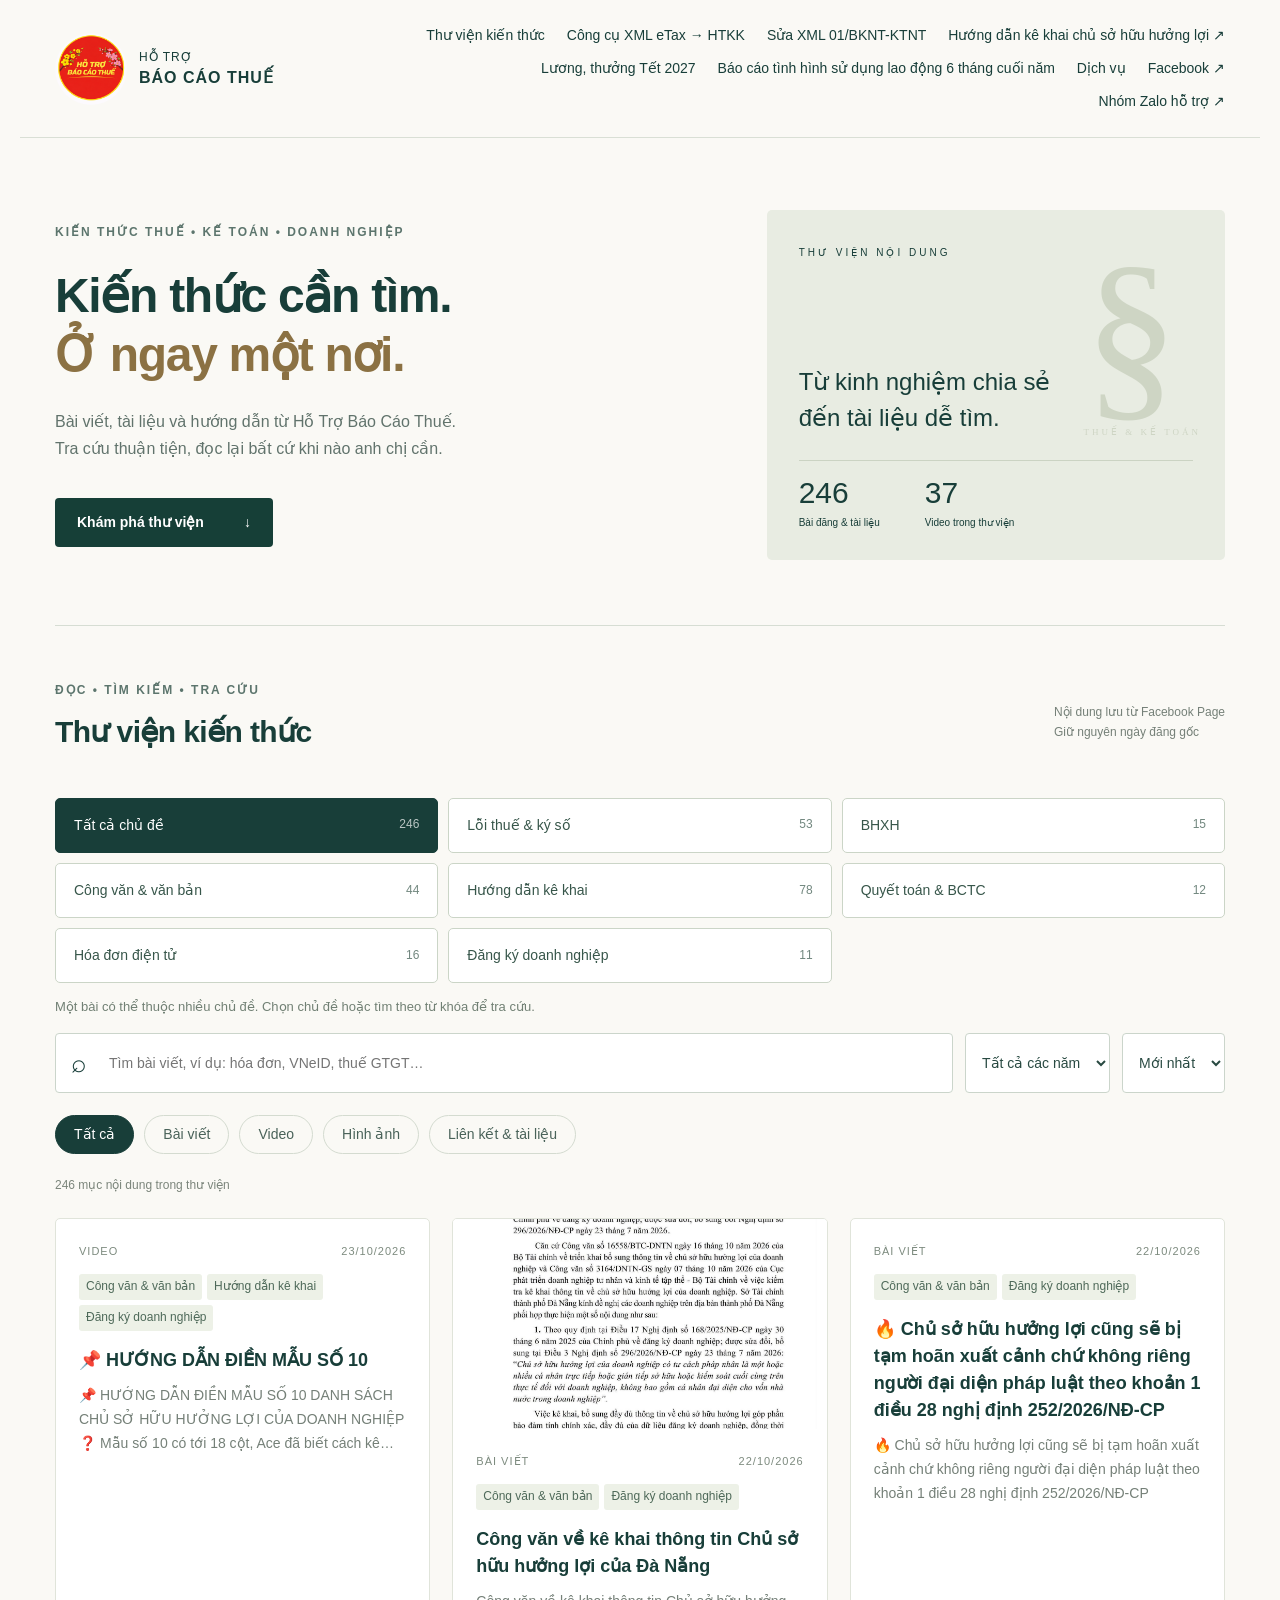
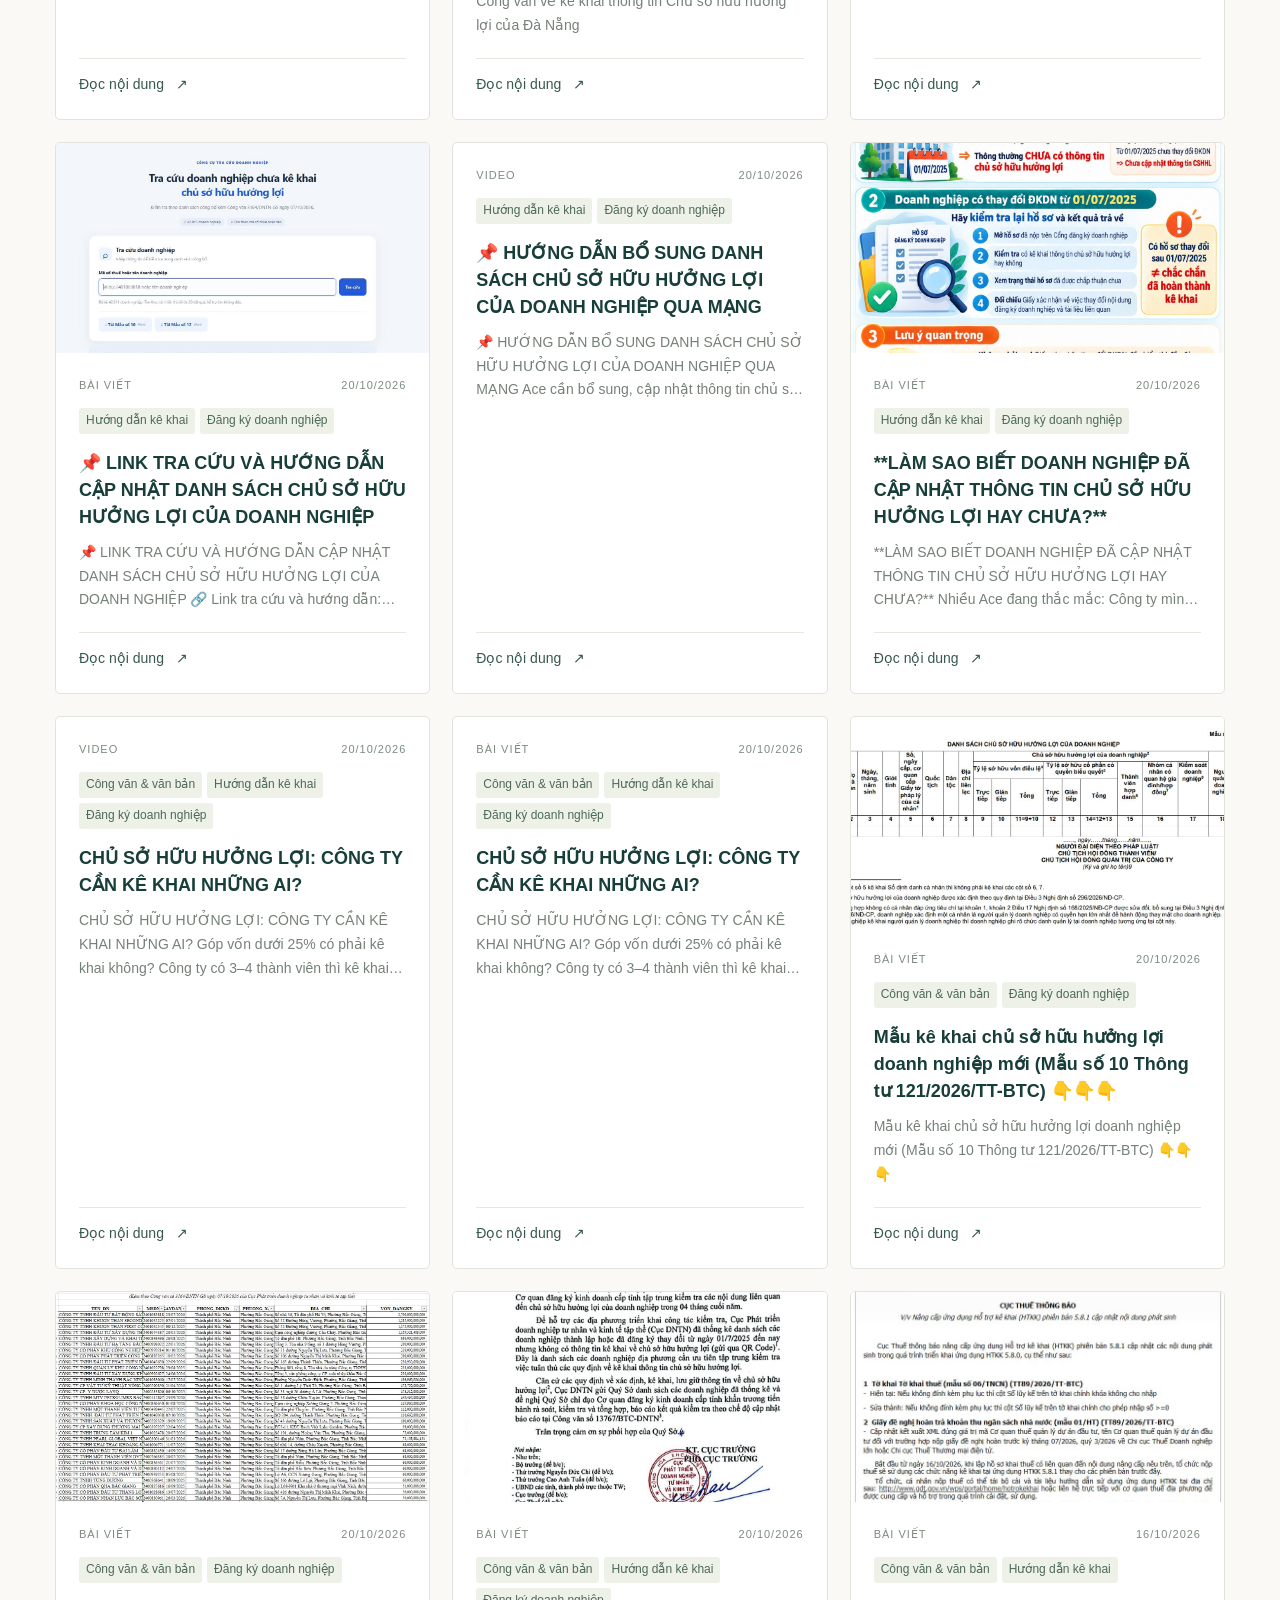
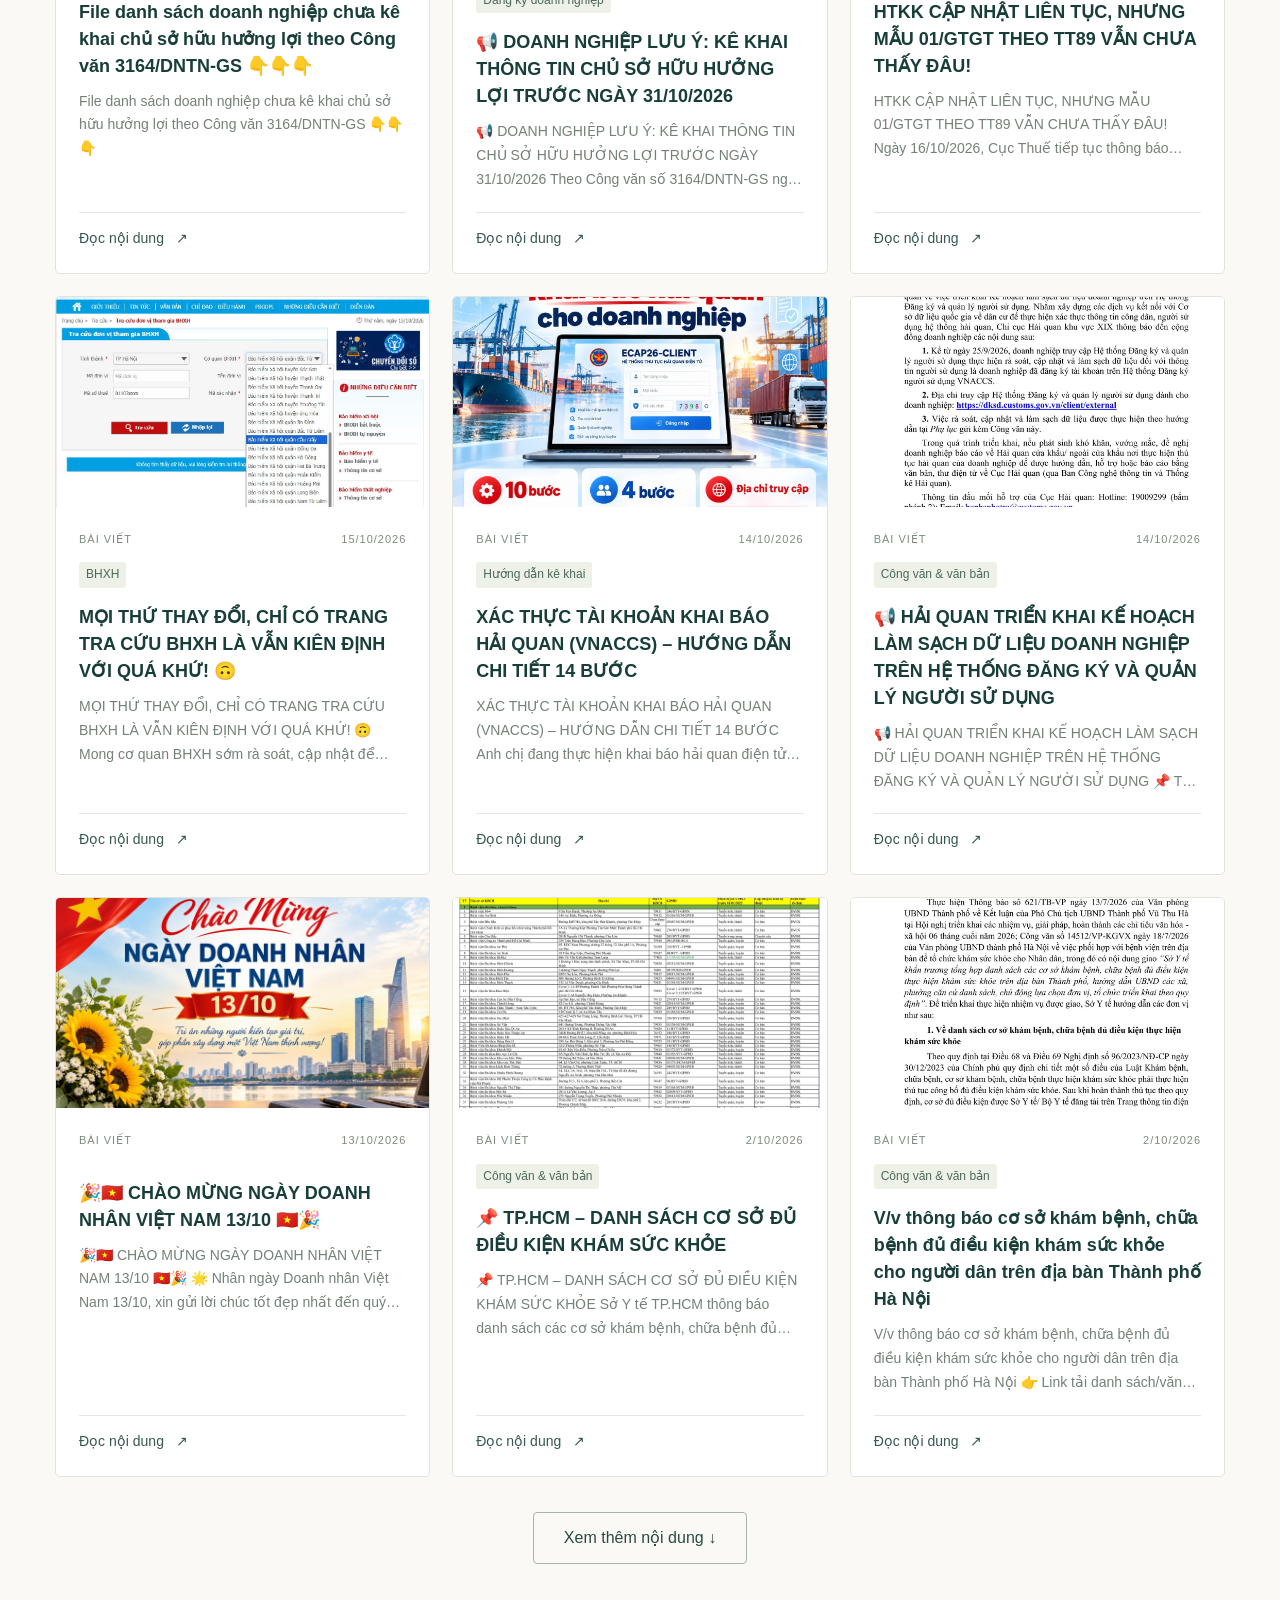
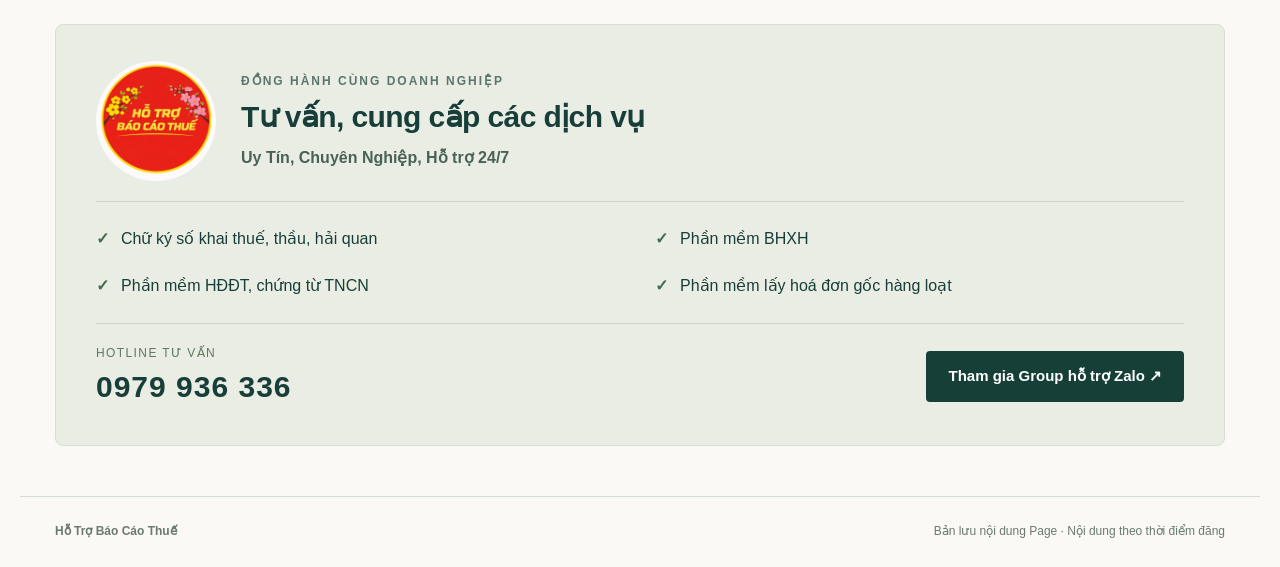
==== commit 83e29b10: "Add 01/BKNT-KTNT tax office XML repair tool" ====
--- a/index.html
+++ b/index.html
@@ -1,5 +1,5 @@
 <!doctype html><html lang="vi"><meta charset="utf-8"><meta name="viewport" content="width=device-width,initial-scale=1"><title>Hỗ Trợ Báo Cáo Thuế | Thư viện kiến thức</title><meta name="description" content="Tra cứu bài viết, tài liệu, hình ảnh và video từ Page Hỗ Trợ Báo Cáo Thuế."><link rel="stylesheet" href="style.css"><body>
-<header class="wide-nav"><a class="brand" href="index.html"><img class="brand-logo" src="assets/logo.png" alt="Logo Hỗ Trợ Báo Cáo Thuế" width="72" height="72"><span>HỖ TRỢ<br><b>BÁO CÁO THUẾ</b></span></a><nav><a href="index.html#library">Thư viện kiến thức</a><a href="xml-etax-htkk.html">Công cụ XML eTax → HTKK</a><a href="https://tra-cuu-cshhl-0979936336.mellow-duck-3403.chatgpt.site/" target="_blank" rel="noopener">Hướng dẫn kê khai chủ sở hữu hưởng lợi ↗</a><a href="bao-cao-luong-thuong-tet-2027.html">Lương, thưởng Tết 2027</a><a href="bao-cao-su-dung-lao-dong-cuoi-nam-2026.html">Báo cáo tình hình sử dụng lao động 6 tháng cuối năm</a><a href="index.html#services">Dịch vụ</a><a href="https://www.facebook.com/hotrobaocaothue/" target="_blank" rel="noopener">Facebook ↗</a><a href="https://zalo.me/g/i14chdfycnaoaeculynd" target="_blank" rel="noopener">Nhóm Zalo hỗ trợ ↗</a></nav></header>
+<header class="wide-nav"><a class="brand" href="index.html"><img class="brand-logo" src="assets/logo.png" alt="Logo Hỗ Trợ Báo Cáo Thuế" width="72" height="72"><span>HỖ TRỢ<br><b>BÁO CÁO THUẾ</b></span></a><nav><a href="index.html#library">Thư viện kiến thức</a><a href="xml-etax-htkk.html">Công cụ XML eTax → HTKK</a><a href="sua-xml-01-bknt-ktnt.html">Sửa XML 01/BKNT-KTNT</a><a href="https://tra-cuu-cshhl-0979936336.mellow-duck-3403.chatgpt.site/" target="_blank" rel="noopener">Hướng dẫn kê khai chủ sở hữu hưởng lợi ↗</a><a href="bao-cao-luong-thuong-tet-2027.html">Lương, thưởng Tết 2027</a><a href="bao-cao-su-dung-lao-dong-cuoi-nam-2026.html">Báo cáo tình hình sử dụng lao động 6 tháng cuối năm</a><a href="index.html#services">Dịch vụ</a><a href="https://www.facebook.com/hotrobaocaothue/" target="_blank" rel="noopener">Facebook ↗</a><a href="https://zalo.me/g/i14chdfycnaoaeculynd" target="_blank" rel="noopener">Nhóm Zalo hỗ trợ ↗</a></nav></header>
 <main><section class="hero"><div><p class="eyebrow">KIẾN THỨC THUẾ • KẾ TOÁN • DOANH NGHIỆP</p><h1>Kiến thức cần tìm.<br><em>Ở ngay một nơi.</em></h1><p class="intro">Bài viết, tài liệu và hướng dẫn từ Hỗ Trợ Báo Cáo Thuế.<br>Tra cứu thuận tiện, đọc lại bất cứ khi nào anh chị cần.</p><a class="cta" href="#library">Khám phá thư viện <span>↓</span></a></div><aside><span class="issue">THƯ VIỆN NỘI DUNG</span><div class="graphic">§<span>THUẾ & KẾ TOÁN</span></div><p>Từ kinh nghiệm chia sẻ<br>đến tài liệu dễ tìm.</p><div class="numbers"><span><b>246</b>Bài đăng & tài liệu</span><span><b>37</b>Video trong thư viện</span></div></aside></section><section id="library"><div class="section-head"><div><p class="eyebrow">ĐỌC • TÌM KIẾM • TRA CỨU</p><h2>Thư viện kiến thức</h2></div><p>Nội dung lưu từ Facebook Page<br>Giữ nguyên ngày đăng gốc</p></div><div id="topics" class="topic-grid" aria-label="Chọn chủ đề"></div><p class="topic-note">Một bài có thể thuộc nhiều chủ đề. Chọn chủ đề hoặc tìm theo từ khóa để tra cứu.</p><div class="tools"><label class="search"><span>⌕</span><input id="search" type="search" placeholder="Tìm bài viết, ví dụ: hóa đơn, VNeID, thuế GTGT…" aria-label="Tìm nội dung"></label><select id="year" aria-label="Năm đăng"><option value="">Tất cả các năm</option></select><select id="sort" aria-label="Sắp xếp"><option value="new">Mới nhất</option><option value="old">Cũ nhất</option></select></div><div class="filters" aria-label="Loại nội dung"><button class="active" data-type="all">Tất cả</button><button data-type="text">Bài viết</button><button data-type="video">Video</button><button data-type="photo">Hình ảnh</button><button data-type="link">Liên kết & tài liệu</button></div><p id="count" role="status"></p><div id="grid" class="grid"></div><button id="more" class="more">Xem thêm nội dung ↓</button></section>
 <section id="services" class="services"><div class="service-heading"><img src="assets/logo.png" alt="Hỗ Trợ Báo Cáo Thuế" width="120" height="120"><div><p class="eyebrow">ĐỒNG HÀNH CÙNG DOANH NGHIỆP</p><h2>Tư vấn, cung cấp các dịch vụ</h2><p class="service-promise">Uy Tín, Chuyên Nghiệp, Hỗ trợ 24/7</p></div></div><ul class="service-list"><li><span aria-hidden="true">✓</span> Chữ ký số khai thuế, thầu, hải quan</li><li><span aria-hidden="true">✓</span> Phần mềm BHXH</li><li><span aria-hidden="true">✓</span> Phần mềm HĐĐT, chứng từ TNCN</li><li><span aria-hidden="true">✓</span> Phần mềm lấy hoá đơn gốc hàng loạt</li></ul><div class="service-contact"><a class="hotline" href="tel:0979936336"><span>HOTLINE TƯ VẤN</span><strong>0979 936 336</strong></a><a class="cta" href="https://zalo.me/g/i14chdfycnaoaeculynd" target="_blank" rel="noopener">Tham gia Group hỗ trợ Zalo ↗</a></div></section></main><footer><b>Hỗ Trợ Báo Cáo Thuế</b><span>Bản lưu nội dung Page · Nội dung theo thời điểm đăng</span></footer>
 <dialog id="detail"><button id="close" aria-label="Đóng bài viết">✕</button><div id="article"></div></dialog><script src="data.js?v=zalo-i14chd"></script><script src="app.js"></script><style>header{gap:24px}header nav{flex-wrap:wrap;justify-content:flex-end;gap:12px 22px;max-width:800px}header nav a{font-size:14px;line-height:1.5}header nav a:hover{text-decoration:underline}header .brand{flex-shrink:0}@media(max-width:700px){header{flex-direction:column;align-items:flex-start}header nav{justify-content:flex-start;gap:10px 18px}header nav a:first-child{display:block}}</style></body></html>
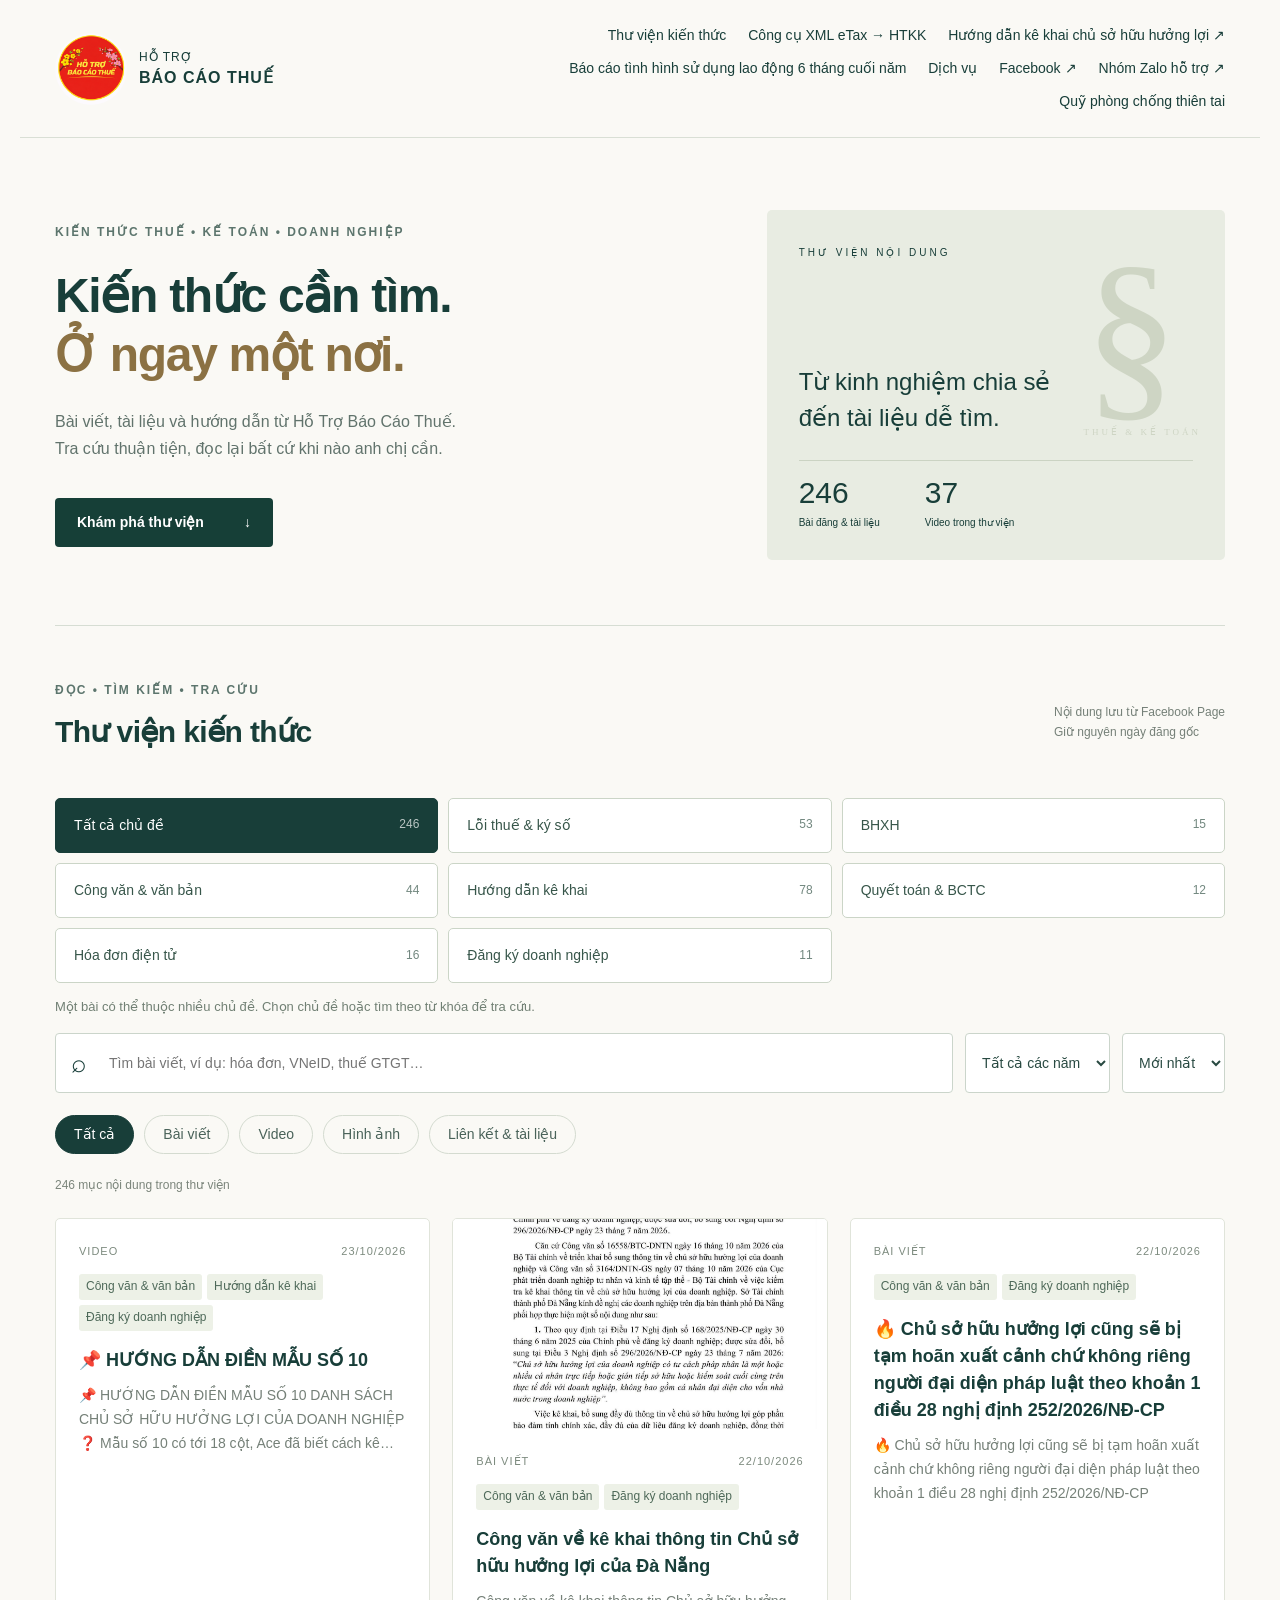
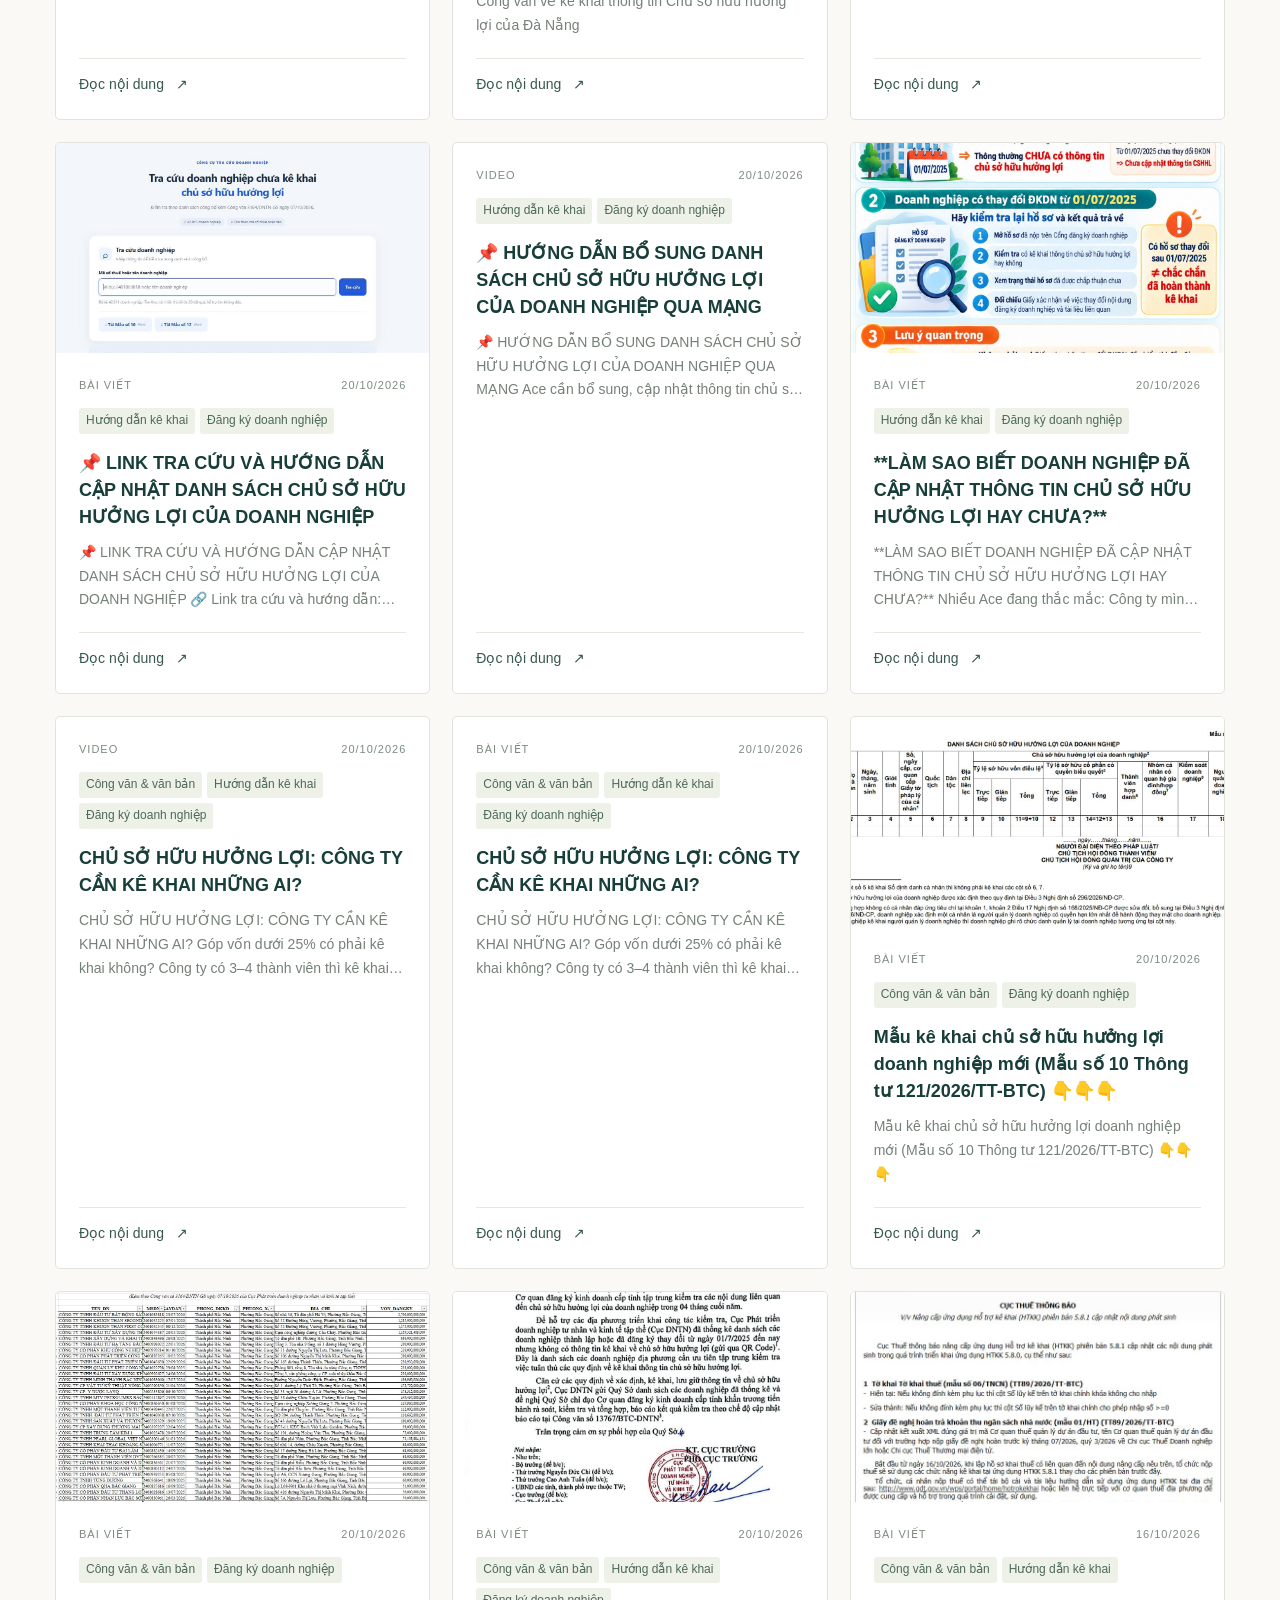
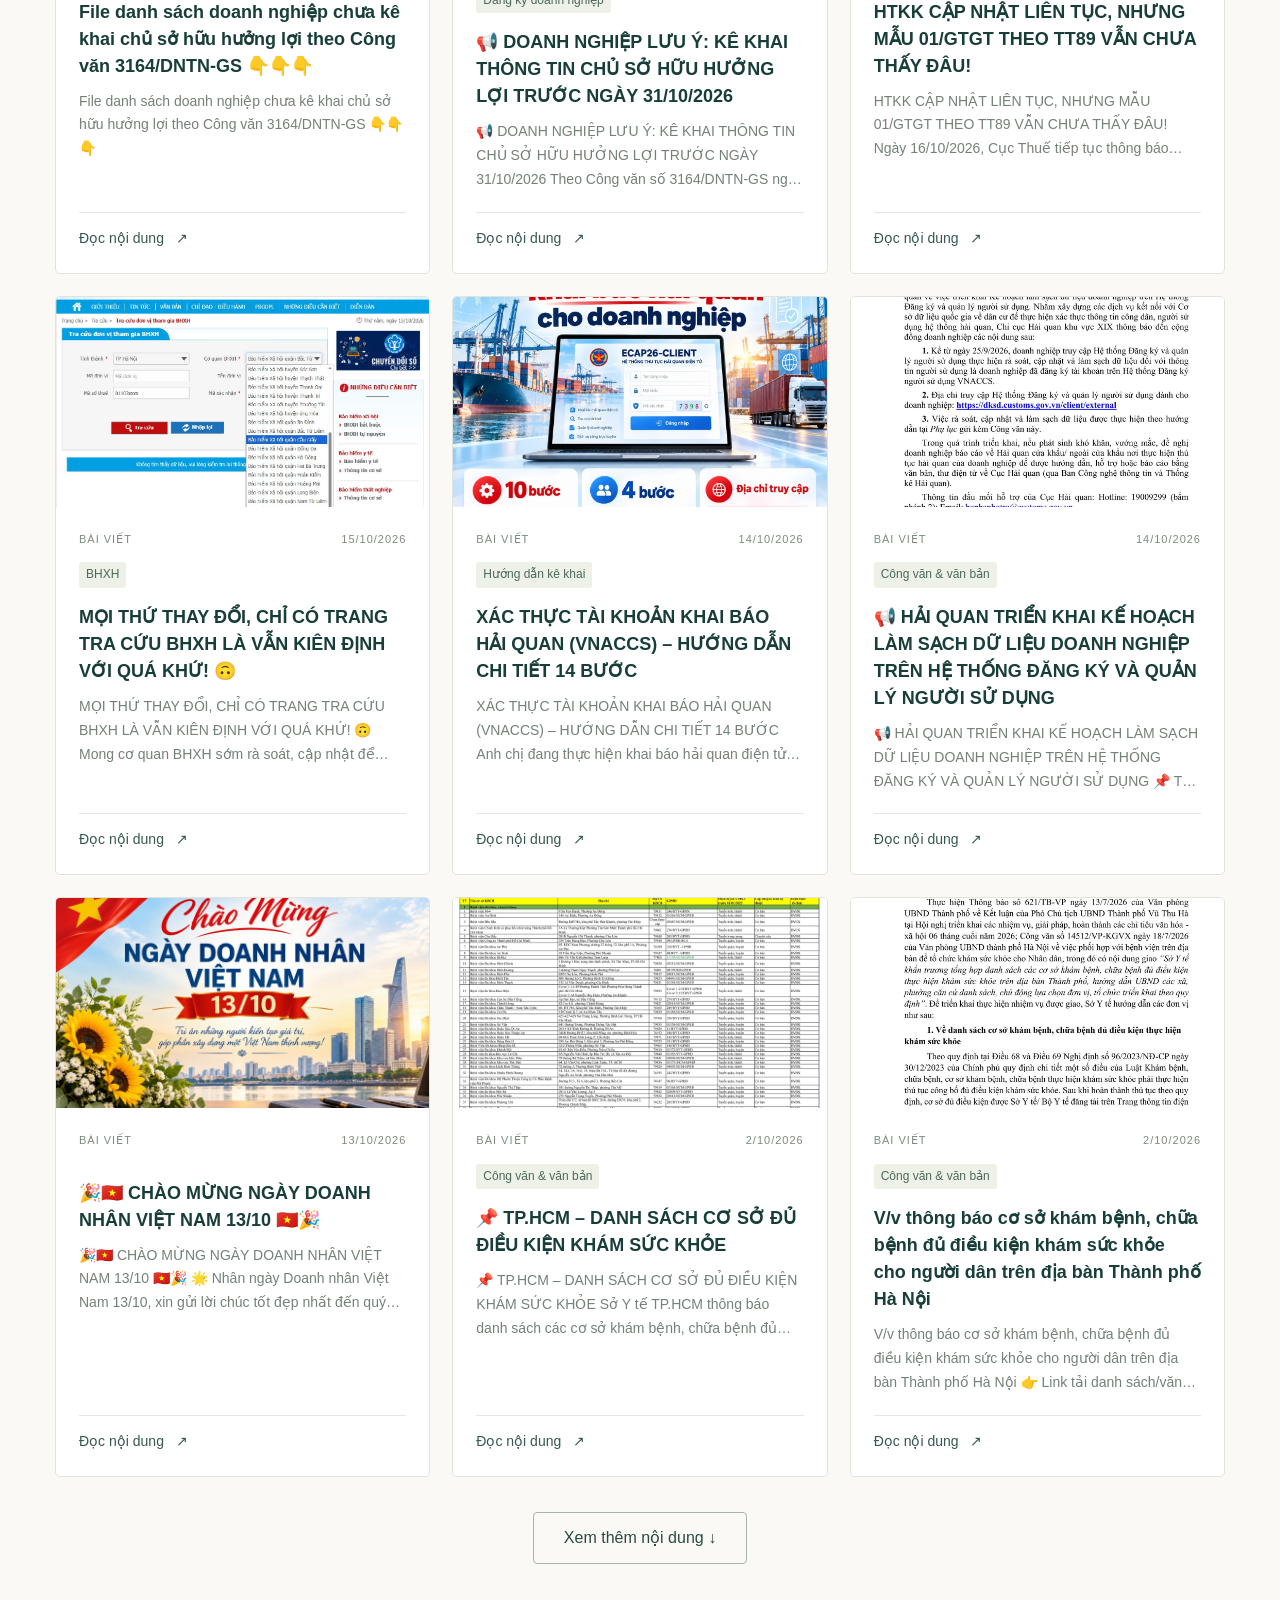
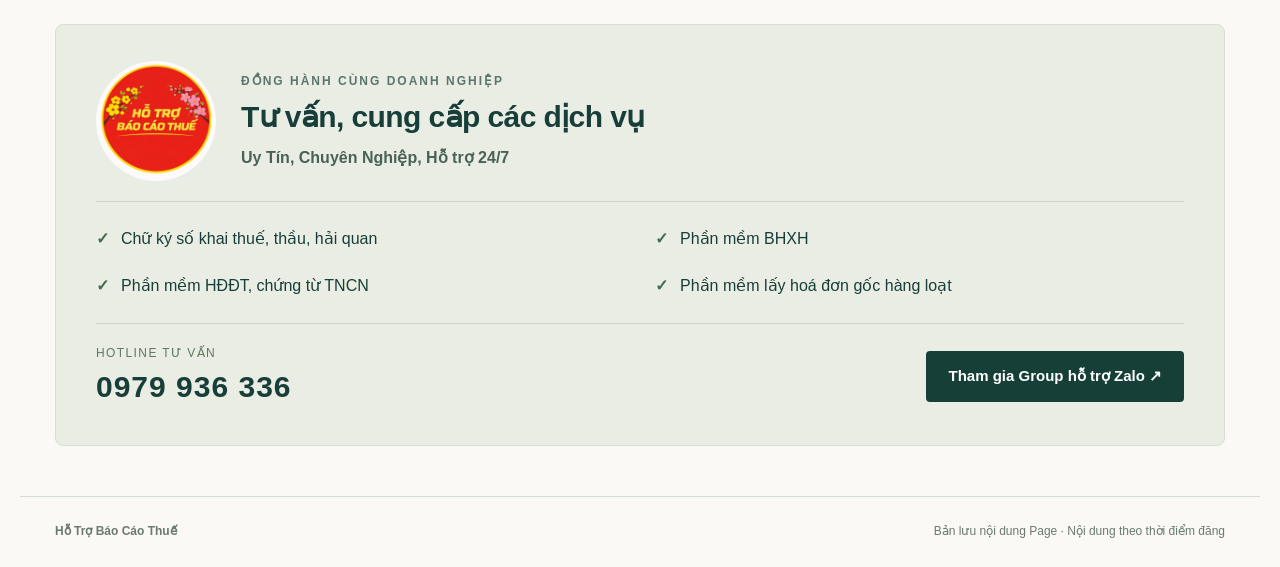
==== commit fa91ad4a: "Add disaster prevention fund lookup and remove retired Tet and BKNT tools" ====
--- a/index.html
+++ b/index.html
@@ -1,5 +1,5 @@
-<!doctype html><html lang="vi"><meta charset="utf-8"><meta name="viewport" content="width=device-width,initial-scale=1"><title>Hỗ Trợ Báo Cáo Thuế | Thư viện kiến thức</title><meta name="description" content="Tra cứu bài viết, tài liệu, hình ảnh và video từ Page Hỗ Trợ Báo Cáo Thuế."><link rel="stylesheet" href="style.css"><body>
-<header class="wide-nav"><a class="brand" href="index.html"><img class="brand-logo" src="assets/logo.png" alt="Logo Hỗ Trợ Báo Cáo Thuế" width="72" height="72"><span>HỖ TRỢ<br><b>BÁO CÁO THUẾ</b></span></a><nav><a href="index.html#library">Thư viện kiến thức</a><a href="xml-etax-htkk.html">Công cụ XML eTax → HTKK</a><a href="sua-xml-01-bknt-ktnt.html">Sửa XML 01/BKNT-KTNT</a><a href="https://tra-cuu-cshhl-0979936336.mellow-duck-3403.chatgpt.site/" target="_blank" rel="noopener">Hướng dẫn kê khai chủ sở hữu hưởng lợi ↗</a><a href="bao-cao-luong-thuong-tet-2027.html">Lương, thưởng Tết 2027</a><a href="bao-cao-su-dung-lao-dong-cuoi-nam-2026.html">Báo cáo tình hình sử dụng lao động 6 tháng cuối năm</a><a href="index.html#services">Dịch vụ</a><a href="https://www.facebook.com/hotrobaocaothue/" target="_blank" rel="noopener">Facebook ↗</a><a href="https://zalo.me/g/i14chdfycnaoaeculynd" target="_blank" rel="noopener">Nhóm Zalo hỗ trợ ↗</a></nav></header>
-<main><section class="hero"><div><p class="eyebrow">KIẾN THỨC THUẾ • KẾ TOÁN • DOANH NGHIỆP</p><h1>Kiến thức cần tìm.<br><em>Ở ngay một nơi.</em></h1><p class="intro">Bài viết, tài liệu và hướng dẫn từ Hỗ Trợ Báo Cáo Thuế.<br>Tra cứu thuận tiện, đọc lại bất cứ khi nào anh chị cần.</p><a class="cta" href="#library">Khám phá thư viện <span>↓</span></a></div><aside><span class="issue">THƯ VIỆN NỘI DUNG</span><div class="graphic">§<span>THUẾ & KẾ TOÁN</span></div><p>Từ kinh nghiệm chia sẻ<br>đến tài liệu dễ tìm.</p><div class="numbers"><span><b>246</b>Bài đăng & tài liệu</span><span><b>37</b>Video trong thư viện</span></div></aside></section><section id="library"><div class="section-head"><div><p class="eyebrow">ĐỌC • TÌM KIẾM • TRA CỨU</p><h2>Thư viện kiến thức</h2></div><p>Nội dung lưu từ Facebook Page<br>Giữ nguyên ngày đăng gốc</p></div><div id="topics" class="topic-grid" aria-label="Chọn chủ đề"></div><p class="topic-note">Một bài có thể thuộc nhiều chủ đề. Chọn chủ đề hoặc tìm theo từ khóa để tra cứu.</p><div class="tools"><label class="search"><span>⌕</span><input id="search" type="search" placeholder="Tìm bài viết, ví dụ: hóa đơn, VNeID, thuế GTGT…" aria-label="Tìm nội dung"></label><select id="year" aria-label="Năm đăng"><option value="">Tất cả các năm</option></select><select id="sort" aria-label="Sắp xếp"><option value="new">Mới nhất</option><option value="old">Cũ nhất</option></select></div><div class="filters" aria-label="Loại nội dung"><button class="active" data-type="all">Tất cả</button><button data-type="text">Bài viết</button><button data-type="video">Video</button><button data-type="photo">Hình ảnh</button><button data-type="link">Liên kết & tài liệu</button></div><p id="count" role="status"></p><div id="grid" class="grid"></div><button id="more" class="more">Xem thêm nội dung ↓</button></section>
-<section id="services" class="services"><div class="service-heading"><img src="assets/logo.png" alt="Hỗ Trợ Báo Cáo Thuế" width="120" height="120"><div><p class="eyebrow">ĐỒNG HÀNH CÙNG DOANH NGHIỆP</p><h2>Tư vấn, cung cấp các dịch vụ</h2><p class="service-promise">Uy Tín, Chuyên Nghiệp, Hỗ trợ 24/7</p></div></div><ul class="service-list"><li><span aria-hidden="true">✓</span> Chữ ký số khai thuế, thầu, hải quan</li><li><span aria-hidden="true">✓</span> Phần mềm BHXH</li><li><span aria-hidden="true">✓</span> Phần mềm HĐĐT, chứng từ TNCN</li><li><span aria-hidden="true">✓</span> Phần mềm lấy hoá đơn gốc hàng loạt</li></ul><div class="service-contact"><a class="hotline" href="tel:0979936336"><span>HOTLINE TƯ VẤN</span><strong>0979 936 336</strong></a><a class="cta" href="https://zalo.me/g/i14chdfycnaoaeculynd" target="_blank" rel="noopener">Tham gia Group hỗ trợ Zalo ↗</a></div></section></main><footer><b>Hỗ Trợ Báo Cáo Thuế</b><span>Bản lưu nội dung Page · Nội dung theo thời điểm đăng</span></footer>
-<dialog id="detail"><button id="close" aria-label="Đóng bài viết">✕</button><div id="article"></div></dialog><script src="data.js?v=zalo-i14chd"></script><script src="app.js"></script><style>header{gap:24px}header nav{flex-wrap:wrap;justify-content:flex-end;gap:12px 22px;max-width:800px}header nav a{font-size:14px;line-height:1.5}header nav a:hover{text-decoration:underline}header .brand{flex-shrink:0}@media(max-width:700px){header{flex-direction:column;align-items:flex-start}header nav{justify-content:flex-start;gap:10px 18px}header nav a:first-child{display:block}}</style></body></html>
+<!doctype html><html lang="vi"><meta charset="utf-8"><meta name="viewport" content="width=device-width,initial-scale=1"><title>Hỗ Trợ Báo Cáo Thuế | Thư viện kiến thức</title><meta name="description" content="Tra cứu bài viết, tài liệu, hình ảnh và video từ Page Hỗ Trợ Báo Cáo Thuế."><link rel="stylesheet" href="style.css"><body>
+<header class="wide-nav"><a class="brand" href="index.html"><img class="brand-logo" src="assets/logo.png" alt="Logo Hỗ Trợ Báo Cáo Thuế" width="72" height="72"><span>HỖ TRỢ<br><b>BÁO CÁO THUẾ</b></span></a><nav><a href="index.html#library">Thư viện kiến thức</a><a href="xml-etax-htkk.html">Công cụ XML eTax → HTKK</a><a href="https://tra-cuu-cshhl-0979936336.mellow-duck-3403.chatgpt.site/" target="_blank" rel="noopener">Hướng dẫn kê khai chủ sở hữu hưởng lợi ↗</a><a href="bao-cao-su-dung-lao-dong-cuoi-nam-2026.html">Báo cáo tình hình sử dụng lao động 6 tháng cuối năm</a><a href="index.html#services">Dịch vụ</a><a href="https://www.facebook.com/hotrobaocaothue/" target="_blank" rel="noopener">Facebook ↗</a><a href="https://zalo.me/g/i14chdfycnaoaeculynd" target="_blank" rel="noopener">Nhóm Zalo hỗ trợ ↗</a><a href="quy-phong-chong-thien-tai-2026.html">Quỹ phòng chống thiên tai</a></nav></header>
+<main><section class="hero"><div><p class="eyebrow">KIẾN THỨC THUẾ • KẾ TOÁN • DOANH NGHIỆP</p><h1>Kiến thức cần tìm.<br><em>Ở ngay một nơi.</em></h1><p class="intro">Bài viết, tài liệu và hướng dẫn từ Hỗ Trợ Báo Cáo Thuế.<br>Tra cứu thuận tiện, đọc lại bất cứ khi nào anh chị cần.</p><a class="cta" href="#library">Khám phá thư viện <span>↓</span></a></div><aside><span class="issue">THƯ VIỆN NỘI DUNG</span><div class="graphic">§<span>THUẾ & KẾ TOÁN</span></div><p>Từ kinh nghiệm chia sẻ<br>đến tài liệu dễ tìm.</p><div class="numbers"><span><b>246</b>Bài đăng & tài liệu</span><span><b>37</b>Video trong thư viện</span></div></aside></section><section id="library"><div class="section-head"><div><p class="eyebrow">ĐỌC • TÌM KIẾM • TRA CỨU</p><h2>Thư viện kiến thức</h2></div><p>Nội dung lưu từ Facebook Page<br>Giữ nguyên ngày đăng gốc</p></div><div id="topics" class="topic-grid" aria-label="Chọn chủ đề"></div><p class="topic-note">Một bài có thể thuộc nhiều chủ đề. Chọn chủ đề hoặc tìm theo từ khóa để tra cứu.</p><div class="tools"><label class="search"><span>⌕</span><input id="search" type="search" placeholder="Tìm bài viết, ví dụ: hóa đơn, VNeID, thuế GTGT…" aria-label="Tìm nội dung"></label><select id="year" aria-label="Năm đăng"><option value="">Tất cả các năm</option></select><select id="sort" aria-label="Sắp xếp"><option value="new">Mới nhất</option><option value="old">Cũ nhất</option></select></div><div class="filters" aria-label="Loại nội dung"><button class="active" data-type="all">Tất cả</button><button data-type="text">Bài viết</button><button data-type="video">Video</button><button data-type="photo">Hình ảnh</button><button data-type="link">Liên kết & tài liệu</button></div><p id="count" role="status"></p><div id="grid" class="grid"></div><button id="more" class="more">Xem thêm nội dung ↓</button></section>
+<section id="services" class="services"><div class="service-heading"><img src="assets/logo.png" alt="Hỗ Trợ Báo Cáo Thuế" width="120" height="120"><div><p class="eyebrow">ĐỒNG HÀNH CÙNG DOANH NGHIỆP</p><h2>Tư vấn, cung cấp các dịch vụ</h2><p class="service-promise">Uy Tín, Chuyên Nghiệp, Hỗ trợ 24/7</p></div></div><ul class="service-list"><li><span aria-hidden="true">✓</span> Chữ ký số khai thuế, thầu, hải quan</li><li><span aria-hidden="true">✓</span> Phần mềm BHXH</li><li><span aria-hidden="true">✓</span> Phần mềm HĐĐT, chứng từ TNCN</li><li><span aria-hidden="true">✓</span> Phần mềm lấy hoá đơn gốc hàng loạt</li></ul><div class="service-contact"><a class="hotline" href="tel:0979936336"><span>HOTLINE TƯ VẤN</span><strong>0979 936 336</strong></a><a class="cta" href="https://zalo.me/g/i14chdfycnaoaeculynd" target="_blank" rel="noopener">Tham gia Group hỗ trợ Zalo ↗</a></div></section></main><footer><b>Hỗ Trợ Báo Cáo Thuế</b><span>Bản lưu nội dung Page · Nội dung theo thời điểm đăng</span></footer>
+<dialog id="detail"><button id="close" aria-label="Đóng bài viết">✕</button><div id="article"></div></dialog><script src="data.js?v=zalo-i14chd"></script><script src="app.js"></script><style>header{gap:24px}header nav{flex-wrap:wrap;justify-content:flex-end;gap:12px 22px;max-width:800px}header nav a{font-size:14px;line-height:1.5}header nav a:hover{text-decoration:underline}header .brand{flex-shrink:0}@media(max-width:700px){header{flex-direction:column;align-items:flex-start}header nav{justify-content:flex-start;gap:10px 18px}header nav a:first-child{display:block}}</style></body></html>
